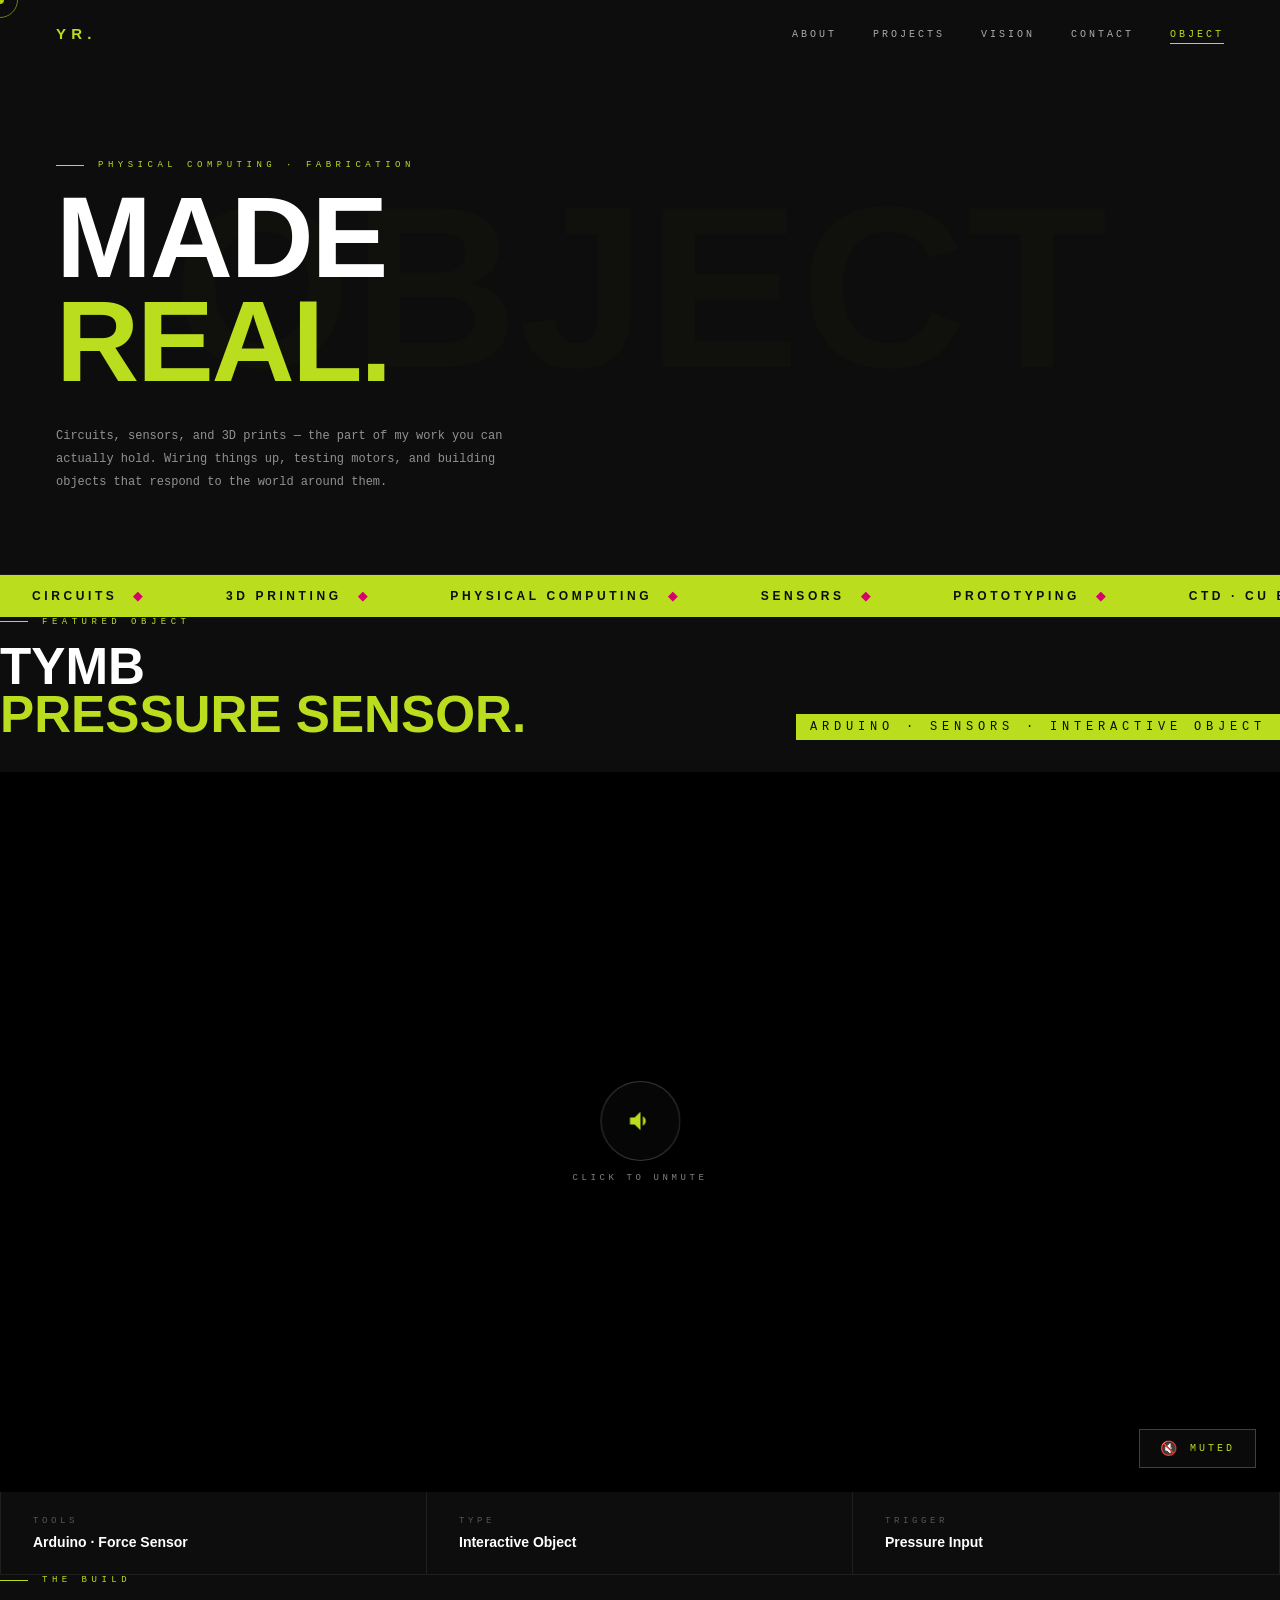
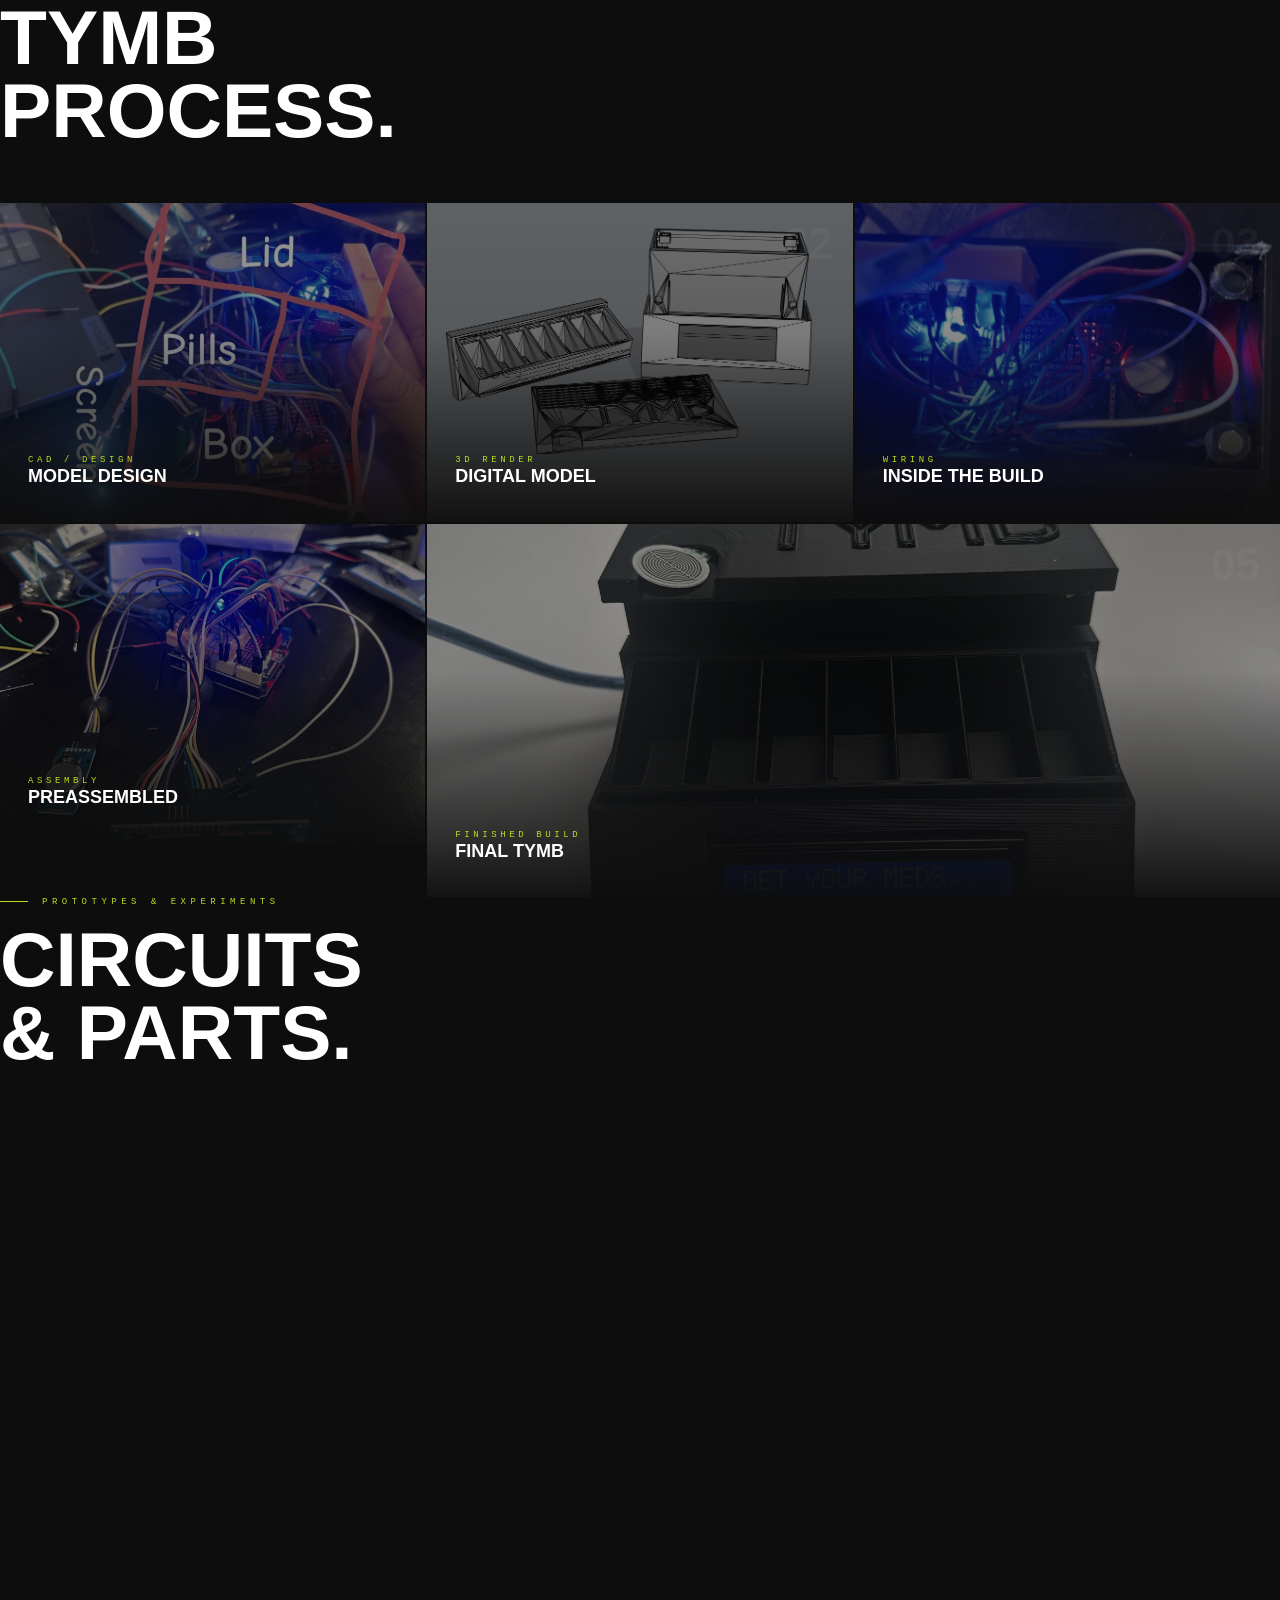
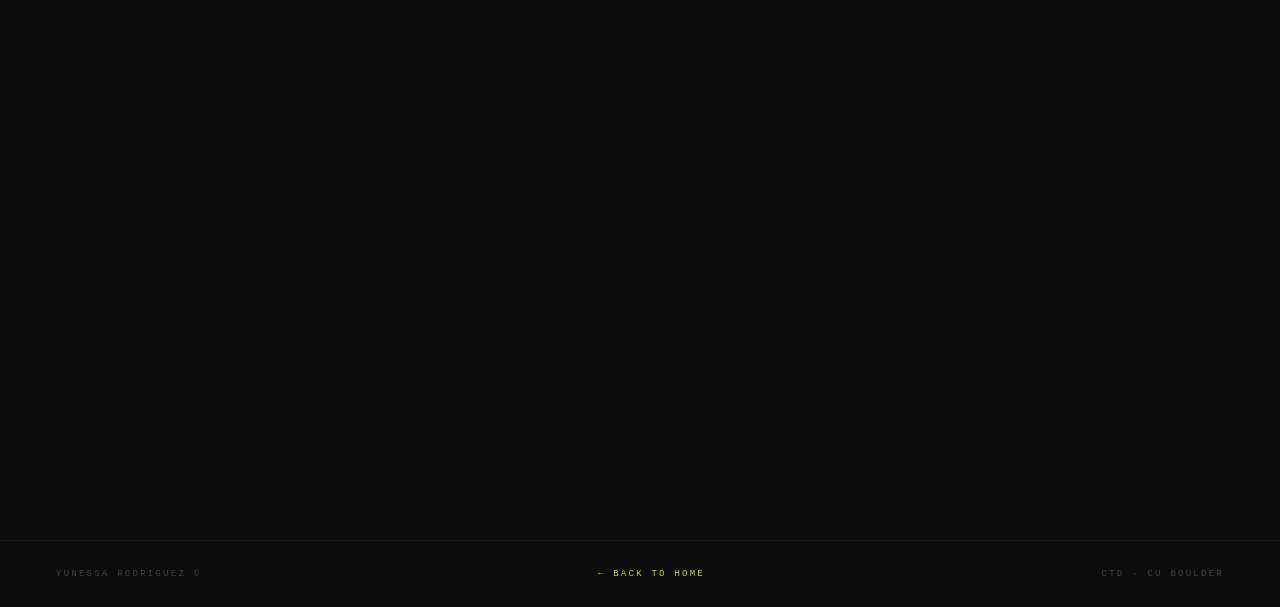
==== object.html @ 344a4f60 "ok again" ====
<!DOCTYPE html>
<html lang="en">
<head>
  <meta charset="UTF-8"/>
  <meta name="viewport" content="width=device-width, initial-scale=1.0"/>
  <title>Object — Yunessa Rodriguez</title>
  <link rel="stylesheet" href="https://use.typekit.net/gbq3omn.css">
  <link rel="stylesheet" href="styles.css">
</head>
<body>

  <div class="cursor-dot" id="cursorDot"></div>
  <div class="cursor-ring" id="cursorRing"></div>

  <nav id="mainNav">
    <a href="index.html#hero" class="nav-logo">YR.</a>
    <button class="nav-toggle" id="navToggle" aria-label="Toggle menu">
      <span></span><span></span><span></span>
    </button>

    <ul class="nav-links">
      <li><a href="index#about.html">About</a></li>
      <li><a href="projects.html">Projects</a></li>
      <li><a href="index#goals.html">Vision</a></li>
      <li><a href="index#contact.html">Contact</a></li>
      <li><a href="object.html" class="active">Object</a></li>
    </ul>
  </nav>

  <!-- PAGE HEADER -->
  <div class="page-header">
    <div class="page-header-bg">OBJECT</div>
    <div class="page-header-inner">
      <p class="page-eyebrow">Physical Computing · Fabrication</p>
      <h1 class="page-title">MADE<br><span>REAL.</span></h1>
      <p class="page-desc">
        Circuits, sensors, and 3D prints — the part of my work you can actually hold.
        Wiring things up, testing motors, and building objects that respond to the world around them.
      </p>
    </div>
  </div>

  <!-- MARQUEE -->
  <div class="marquee-divider">
    <div class="marquee-track">
      <span class="marquee-item">Circuits<span class="sep">◆</span></span>
      <span class="marquee-item">3D Printing<span class="sep">◆</span></span>
      <span class="marquee-item">Physical Computing<span class="sep">◆</span></span>
      <span class="marquee-item">Sensors<span class="sep">◆</span></span>
      <span class="marquee-item">Prototyping<span class="sep">◆</span></span>
      <span class="marquee-item">CTD · CU Boulder<span class="sep">◆</span></span>
      <span class="marquee-item">Circuits<span class="sep">◆</span></span>
      <span class="marquee-item">3D Printing<span class="sep">◆</span></span>
      <span class="marquee-item">Physical Computing<span class="sep">◆</span></span>
      <span class="marquee-item">Sensors<span class="sep">◆</span></span>
      <span class="marquee-item">Prototyping<span class="sep">◆</span></span>
      <span class="marquee-item">CTD · CU Boulder<span class="sep">◆</span></span>
    </div>
  </div>

  <!-- FEATURED: TYMB PRESSURE SENSOR -->
  <section id="tymb-featured">
    <div class="featured-header reveal">
      <div>
        <p class="section-label">Featured Object</p>
        <h2 class="featured-title">TYMB<br><span>Pressure Sensor.</span></h2>
      </div>
      <span class="featured-tag">Arduino · Sensors · Interactive Object</span>
    </div>
    <div class="featured-video-wrap reveal reveal-d1" id="tymbWrap">
      <video id="tymbVideo" src="circutsshit/TYMB-pressure-sensor.MOV" autoplay loop muted playsinline></video>
      <div class="unmute-hint" id="tymbUnmuteHint">
        <div class="unmute-circle">
          <svg viewBox="0 0 24 24" xmlns="http://www.w3.org/2000/svg">
            <path d="M3 9v6h4l5 5V4L7 9H3zm13.5 3c0-1.77-1.02-3.29-2.5-4.03v8.05c1.48-.73 2.5-2.25 2.5-4.02z"/>
          </svg>
        </div>
        <p class="unmute-text">Click to unmute</p>
      </div>
      <button class="sound-toggle" id="tymbSoundToggle">
        <span class="sound-icon">🔇</span>
        <span id="tymbSoundLabel">Muted</span>
      </button>
    </div>
    <div class="featured-meta reveal reveal-d2">
      <div class="meta-item">
        <div class="meta-label">Tools</div>
        <div class="meta-value">Arduino · Force Sensor</div>
      </div>
      <div class="meta-item">
        <div class="meta-label">Type</div>
        <div class="meta-value">Interactive Object</div>
      </div>
      <div class="meta-item">
        <div class="meta-label">Trigger</div>
        <div class="meta-value">Pressure Input</div>
      </div>
    </div>
  </section>

  <!-- TYMB BUILD PROCESS -->
  <section id="tymb-process">
    <p class="section-label reveal">The Build</p>
    <h2 class="section-title reveal">TYMB<br>PROCESS.</h2>
    <div class="projects-grid">
      <div class="project-card reveal" id="tymbDesignWrap">
        <img src="circutsshit/TYMB-model-Design.JPG" alt="TYMB Model Design" />
        <span class="project-num">01</span>
        <div class="project-overlay">
          <span class="project-cat">CAD / Design</span>
          <div class="project-name">Model Design</div>
          <div class="project-desc">Early design pass before any wiring or printing began.</div>
        </div>
      </div>
      <div class="project-card reveal reveal-d1">
        <img src="circutsshit/tymb-model.png" alt="TYMB 3D Model" />
        <span class="project-num">02</span>
        <div class="project-overlay">
          <span class="project-cat">3D Render</span>
          <div class="project-name">Digital Model</div>
          <div class="project-desc">The full digital model, refined before moving to the physical build.</div>
        </div>
      </div>
      <div class="project-card reveal">
        <img src="circutsshit/Inside-TYMB.JPG" alt="Inside TYMB" />
        <span class="project-num">03</span>
        <div class="project-overlay">
          <span class="project-cat">Wiring</span>
          <div class="project-name">Inside The Build</div>
          <div class="project-desc">Wiring and sensor placement before the case closed up.</div>
        </div>
      </div>
      <div class="project-card reveal reveal-d1">
        <img src="circutsshit/preassembled-TYMB.JPG" alt="Preassembled TYMB" />
        <span class="project-num">04</span>
        <div class="project-overlay">
          <span class="project-cat">Assembly</span>
          <div class="project-name">Preassembled</div>
          <div class="project-desc">Components staged and test-fit before final assembly.</div>
        </div>
      </div>
      <div class="project-card wide reveal">
        <img src="circutsshit/Final-TYMB.JPG" alt="Final TYMB" />
        <span class="project-num">05</span>
        <div class="project-overlay">
          <span class="project-cat">Finished Build</span>
          <div class="project-name">Final TYMB</div>
          <div class="project-desc">The finished object, sensor and all.</div>
        </div>
      </div>
    </div>
  </section>

  <!-- CIRCUITS & EXPERIMENTS -->
  <section id="circuits">
    <p class="section-label reveal">Prototypes &amp; Experiments</p>
    <h2 class="section-title reveal">CIRCUITS<br>&amp; PARTS.</h2>
    <div class="projects-grid">
      <div class="project-card reveal">
        <img src="circutsshit/DC-motor.JPG" alt="DC Motor" />
        <span class="project-num">01</span>
        <div class="project-overlay">
          <span class="project-cat">Electronics</span>
          <div class="project-name">DC Motor</div>
          <div class="project-desc">Basic DC motor testing — the starting point for a lot of these builds.</div>
        </div>
      </div>
      <div class="project-card reveal reveal-d1">
        <img src="circutsshit/Stepper-Motor.JPG" alt="Stepper Motor" />
        <span class="project-num">02</span>
        <div class="project-overlay">
          <span class="project-cat">Electronics</span>
          <div class="project-name">Stepper Motor</div>
          <div class="project-desc">Precision movement testing with a stepper motor.</div>
        </div>
      </div>
      <div class="project-card reveal">
        <img src="circutsshit/knob-motor.JPG" alt="Knob Motor Control" />
        <span class="project-num">03</span>
        <div class="project-overlay">
          <span class="project-cat">Electronics</span>
          <div class="project-name">Knob Control</div>
          <div class="project-desc">Motor control through a manual knob interface.</div>
        </div>
      </div>
      <div class="project-card reveal reveal-d1">
        <img src="circutsshit/button.JPG" alt="Button Input" />
        <span class="project-num">04</span>
        <div class="project-overlay">
          <span class="project-cat">Input</span>
          <div class="project-name">Button Input</div>
          <div class="project-desc">Sometimes the simplest interface is the best one.</div>
        </div>
      </div>
      <div class="project-card wide reveal" id="sweepWrap">
        <video id="sweepVideo" src="circutsshit/sweep-motor.MOV" autoplay loop muted playsinline></video>
        <span class="play-badge">Video</span>
        <span class="project-num">05</span>
        <div class="project-overlay">
          <span class="project-cat">Motion Test</span>
          <div class="project-name">Sweep Motor</div>
          <div class="project-desc">A servo sweeping back and forth — motion testing in action.</div>
        </div>
        <button class="sound-toggle" id="sweepToggle" onclick="event.stopPropagation()">
          <span class="sound-icon">🔇</span>
          <span>Muted</span>
        </button>
      </div>
      <div class="project-card reveal reveal-d1">
        <img src="circutsshit/labubu-model.png" alt="Labubu 3D Model" />
        <span class="project-num">06</span>
        <div class="project-overlay">
          <span class="project-cat">3D Design</span>
          <div class="project-name">Labubu Model</div>
          <div class="project-desc">3D model made just for fun — proof not everything has to be serious.</div>
        </div>
      </div>
      <div class="project-card reveal">
        <img src="circutsshit/Final-Labubu.JPG" alt="Printed Labubu" />
        <span class="project-num">07</span>
        <div class="project-overlay">
          <span class="project-cat">3D Print</span>
          <div class="project-name">Printed Labubu</div>
          <div class="project-desc">The finished 3D print, straight off the bed.</div>
        </div>
      </div>
    </div>
  </section>

  <!-- LIGHTBOX -->
  <div class="lightbox" id="lightbox">
    <div class="lightbox-close" id="lightboxClose">✕</div>
    <img id="lightboxImg" class="lightbox-media" src="" alt="" style="display:none;" />
    <video id="lightboxVid" class="lightbox-video" style="display:none;" playsinline controls></video>
    <div class="lightbox-caption" id="lightboxCaption"></div>
    <button class="lightbox-sound" id="lightboxSound">🔇 Muted</button>
  </div>

  <footer>
    <span>Yunessa Rodriguez ©</span>
    <span><a href="index.html" style="color:var(--acid);text-decoration:none;">← Back to Home</a></span>
    <span>CTD · CU Boulder</span>
  </footer>

  <script>
    // ── Cursor ──
    const dot=document.getElementById('cursorDot'), ring=document.getElementById('cursorRing');
    let mx=0,my=0,rx=0,ry=0;
    document.addEventListener('mousemove',e=>{mx=e.clientX;my=e.clientY;dot.style.left=mx+'px';dot.style.top=my+'px';});
    (function animRing(){rx+=(mx-rx)*0.11;ry+=(my-ry)*0.11;ring.style.left=rx+'px';ring.style.top=ry+'px';requestAnimationFrame(animRing);})();
    document.querySelectorAll('a,button,.project-card,.lightbox-close').forEach(el=>{
      el.addEventListener('mouseenter',()=>ring.classList.add('hover'));
      el.addEventListener('mouseleave',()=>ring.classList.remove('hover'));
    });

    // ── Nav ──
    const nav=document.getElementById('mainNav');
    window.addEventListener('scroll',()=>nav.classList.toggle('scrolled',scrollY>60),{passive:true});
    const navToggle=document.getElementById('navToggle');
    if(navToggle){
      navToggle.addEventListener('click',()=>nav.classList.toggle('nav-open'));
      document.querySelectorAll('.nav-links a').forEach(a=>a.addEventListener('click',()=>nav.classList.remove('nav-open')));
    }

    // ── Scroll reveal ──
    const obs=new IntersectionObserver(entries=>{
      entries.forEach(e=>{if(e.isIntersecting){e.target.classList.add('visible');obs.unobserve(e.target);}});
    },{threshold:0.08});
    document.querySelectorAll('.reveal').forEach(el=>obs.observe(el));

    // ── TYMB featured video sound toggle ──
    const tymbVideo=document.getElementById('tymbVideo');
    const tymbSoundToggle=document.getElementById('tymbSoundToggle');
    const tymbSoundLabel=document.getElementById('tymbSoundLabel');
    const tymbSoundIcon=tymbSoundToggle.querySelector('.sound-icon');
    const tymbUnmuteHint=document.getElementById('tymbUnmuteHint');
    function setTymbMuted(m){
      tymbVideo.muted=m;
      tymbSoundIcon.textContent=m?'🔇':'🔊';
      tymbSoundLabel.textContent=m?'Muted':'Sound On';
      if(!m)tymbUnmuteHint.classList.add('hidden');
    }
    tymbSoundToggle.addEventListener('click',()=>setTymbMuted(!tymbVideo.muted));
    document.getElementById('tymbWrap').addEventListener('click',e=>{
      if(e.target!==tymbSoundToggle&&!tymbSoundToggle.contains(e.target))setTymbMuted(!tymbVideo.muted);
    });
    setTimeout(()=>tymbUnmuteHint.classList.add('hidden'),4000);

    // ── Sweep motor video sound toggle ──
    const sweepVideo=document.getElementById('sweepVideo');
    const sweepToggle=document.getElementById('sweepToggle');
    if(sweepVideo&&sweepToggle){
      sweepToggle.addEventListener('click',()=>{
        sweepVideo.muted=!sweepVideo.muted;
        sweepToggle.textContent=sweepVideo.muted?'🔇 Muted':'🔊 Sound On';
      });
      document.getElementById('sweepWrap').addEventListener('click',e=>{
        if(e.target!==sweepToggle&&!sweepToggle.contains(e.target)){
          sweepVideo.muted=!sweepVideo.muted;
          sweepToggle.textContent=sweepVideo.muted?'🔇 Muted':'🔊 Sound On';
        }
      });
    }

    // ── Universal lightbox ──
    const lightbox=document.getElementById('lightbox');
    const lightboxImg=document.getElementById('lightboxImg');
    const lightboxVid=document.getElementById('lightboxVid');
    const lightboxCaption=document.getElementById('lightboxCaption');
    const lightboxSound=document.getElementById('lightboxSound');

    function openLightboxImg(src, label){
      lightboxImg.src=src; lightboxImg.style.display='block';
      lightboxVid.style.display='none'; lightboxVid.pause();
      lightboxSound.classList.remove('visible');
      lightboxCaption.textContent=label||'';
      lightbox.classList.add('open');
      document.body.style.overflow='hidden';
    }

    function openLightboxVideo(src, label){
      lightboxVid.src=src; lightboxVid.muted=true;
      lightboxVid.style.display='block'; lightboxVid.play();
      lightboxImg.style.display='none';
      lightboxSound.classList.add('visible');
      lightboxSound.textContent='🔇 Muted';
      lightboxCaption.textContent=label||'';
      lightbox.classList.add('open');
      document.body.style.overflow='hidden';
    }

    function closeLightbox(){
      lightbox.classList.remove('open');
      lightboxVid.pause(); lightboxVid.src='';
      lightboxImg.src='';
      document.body.style.overflow='';
    }

    lightboxSound.addEventListener('click',e=>{
      e.stopPropagation();
      lightboxVid.muted=!lightboxVid.muted;
      lightboxSound.textContent=lightboxVid.muted?'🔇 Muted':'🔊 Sound On';
    });

    // project cards (images + videos)
    document.querySelectorAll('.project-card').forEach(card=>{
      card.addEventListener('click',e=>{
        if(e.target.closest('button')) return;
        const vid=card.querySelector('video');
        const img=card.querySelector('img');
        const label=card.querySelector('.project-name')?.textContent||'';
        if(vid) openLightboxVideo(vid.src||vid.currentSrc, label);
        else if(img) openLightboxImg(img.src, label);
      });
    });

    document.getElementById('lightboxClose').addEventListener('click',closeLightbox);
    lightbox.addEventListener('click',e=>{if(e.target===lightbox)closeLightbox();});
    document.addEventListener('keydown',e=>{if(e.key==='Escape')closeLightbox();});
  </script>
</body>
</html>
---- styles.css ----
/* ═══════════════════════════════════════
   YUNESSA RODRIGUEZ — PORTFOLIO STYLES
   styles.css
═══════════════════════════════════════ */

:root {
  --acid: #badd1e;
  --pink: #D7006F;
  --blue: #1E1EFA;
  --black: #0D0D0D;
  --white: #FFFFFF;
}

*, *::before, *::after { box-sizing: border-box; margin: 0; padding: 0; }
html { scroll-behavior: smooth; }

body {
  background: var(--black);
  color: var(--white);
  font-family: "fantabular-sans-mvb", monospace;
  font-weight: 400;
  cursor: none;
  overflow-x: hidden;
}

/* ══════════════════════════════
   CURSOR
══════════════════════════════ */
.cursor-dot {
  width: 8px; height: 8px;
  background: var(--acid); border-radius: 50%;
  position: fixed; top: 0; left: 0;
  pointer-events: none; z-index: 9999;
  transform: translate(-50%,-50%);
  mix-blend-mode: difference;
}
.cursor-ring {
  width: 36px; height: 36px;
  border: 1.5px solid var(--acid); border-radius: 50%;
  position: fixed; top: 0; left: 0;
  pointer-events: none; z-index: 9998;
  transform: translate(-50%,-50%);
  transition: width 0.3s, height 0.3s, border-color 0.2s, opacity 0.2s;
  opacity: 0.6;
  mix-blend-mode: difference;
}
.cursor-ring.hover { width: 64px; height: 64px; border-color: var(--pink); opacity: 1; }

/* ══════════════════════════════
   NAV
══════════════════════════════ */
nav {
  position: fixed; top: 0; left: 0; right: 0; z-index: 200;
  display: flex; justify-content: space-between; align-items: center;
  padding: 24px 56px;
  transition: background 0.4s, padding 0.3s;
}
nav.scrolled {
  background: rgba(13,13,13,0.92);
  backdrop-filter: blur(14px);
  padding: 14px 56px;
  border-bottom: 1px solid rgba(186,221,30,0.1);
}
.nav-logo {
  font-family: kallisto, sans-serif; font-weight: 900; font-size: 15px;
  letter-spacing: 0.35em; color: var(--acid); text-decoration: none; text-transform: uppercase;
}
.nav-links { display: flex; gap: 36px; list-style: none; }
.nav-links a {
  color: rgba(255,255,255,0.65); text-decoration: none;
  font-size: 10px; letter-spacing: 0.3em; text-transform: uppercase;
  position: relative; transition: color 0.2s; padding-bottom: 4px;
}
.nav-links a::after {
  content: ''; position: absolute; bottom: 0; left: 0;
  width: 0; height: 1px; background: var(--acid); transition: width 0.3s;
}
.nav-links a:hover,
.nav-links a.active { color: var(--acid); }
.nav-links a:hover::after,
.nav-links a.active::after { width: 100%; }

.nav-toggle {
  display: none;
  flex-direction: column; justify-content: center; gap: 5px;
  width: 30px; height: 24px; background: none; border: none; cursor: pointer;
  z-index: 250; position: relative; padding: 0;
}
.nav-toggle span {
  display: block; width: 100%; height: 2px; background: var(--acid);
  transition: transform 0.3s ease, opacity 0.2s ease;
}
nav.nav-open .nav-toggle span:nth-child(1) { transform: translateY(7px) rotate(45deg); }
nav.nav-open .nav-toggle span:nth-child(2) { opacity: 0; }
nav.nav-open .nav-toggle span:nth-child(3) { transform: translateY(-7px) rotate(-45deg); }

/* ══════════════════════════════
   SHARED SECTION ELEMENTS
══════════════════════════════ */
.section-label {
  font-size: 9px; letter-spacing: 0.5em; text-transform: uppercase;
  color: var(--acid); margin-bottom: 16px;
  display: flex; align-items: center; gap: 14px;
}
.section-label::before {
  content: ''; width: 28px; height: 1px; background: var(--acid); display: block;
}
.section-title {
  font-family: kallisto, sans-serif;
  font-size: clamp(42px, 6vw, 80px);
  font-weight: 900; line-height: 0.95; text-transform: uppercase; margin-bottom: 56px;
}

/* ══════════════════════════════
   MARQUEE
══════════════════════════════ */
.marquee-divider { overflow: hidden; padding: 14px 0; background: var(--acid); }
.marquee-divider.pink { background: var(--pink); }
.marquee-track { display: flex; width: max-content; animation: ticker 14s linear infinite; }
.marquee-divider.pink .marquee-track { animation-direction: reverse; }
.marquee-item {
  font-family: kallisto, sans-serif; font-size: 12px; font-weight: 900;
  letter-spacing: 0.3em; text-transform: uppercase; color: var(--black);
  padding: 0 32px; white-space: nowrap;
}
.marquee-divider.pink .marquee-item { color: var(--white); }
.marquee-item .sep { color: var(--pink); margin: 0 16px; }
.marquee-divider.pink .marquee-item .sep { color: var(--acid); }

/* ══════════════════════════════
   BUTTONS
══════════════════════════════ */
.btn {
  font-family: "fantabular-sans-mvb", monospace; font-size: 10px;
  letter-spacing: 0.3em; text-transform: uppercase; text-decoration: none;
  padding: 16px 32px; border: 1px solid; transition: all 0.3s ease;
  display: inline-block; position: relative; overflow: hidden;
}
.btn::before {
  content: ''; position: absolute; inset: 0;
  transform: translateX(-101%); transition: transform 0.3s ease;
}
.btn:hover::before { transform: translateX(0); }
.btn span { position: relative; z-index: 1; }
.btn-primary { background: var(--acid); color: var(--black); border-color: var(--acid); }
.btn-primary::before { background: var(--pink); }
.btn-primary:hover { color: var(--white); border-color: var(--pink); }
.btn-secondary { background: transparent; color: var(--white); border-color: rgba(255,255,255,0.25); }
.btn-secondary::before { background: rgba(255,255,255,0.06); }
.btn-secondary:hover { border-color: rgba(255,255,255,0.5); }
.btn-outline { background: transparent; color: var(--white); border-color: rgba(255,255,255,0.25); }
.btn-outline::before { background: rgba(255,255,255,0.05); }
.btn-outline:hover { border-color: rgba(255,255,255,0.5); }

/* ══════════════════════════════
   FOOTER
══════════════════════════════ */
footer {
  border-top: 1px solid rgba(255,255,255,0.06); padding: 28px 56px;
  display: flex; justify-content: space-between; align-items: center;
  font-size: 9px; letter-spacing: 0.25em; text-transform: uppercase;
  color: rgba(255,255,255,0.22);
}

/* ══════════════════════════════
   SCROLL REVEAL
══════════════════════════════ */
.reveal { opacity: 0; transform: translateY(36px); transition: opacity 0.75s ease, transform 0.75s ease; }
.reveal.visible { opacity: 1; transform: none; }
.reveal-d1 { transition-delay: 0.1s; }
.reveal-d2 { transition-delay: 0.2s; }
.reveal-d3 { transition-delay: 0.3s; }
.reveal-d4 { transition-delay: 0.4s; }

/* ══════════════════════════════
   KEYFRAMES
══════════════════════════════ */
@keyframes fadeUp {
  from { opacity: 0; transform: translateY(28px); }
  to   { opacity: 1; transform: none; }
}
@keyframes fadeIn { from { opacity: 0; } to { opacity: 1; } }
@keyframes ticker { from { transform: translateX(0); } to { transform: translateX(-50%); } }

/* ══════════════════════════════
   HERO
══════════════════════════════ */
#hero { position: relative; width: 100%; height: 100vh; overflow: hidden; }

.hero-bg { position: absolute; inset: 0; z-index: 0; isolation: isolate; }

.hero-bg img {
  width: 100%; height: 100%;
  object-fit: cover; object-position: center top;
  animation: heroZoom 12s ease forwards;
  filter: grayscale(100%) brightness(0.55) contrast(1.1);
  transform: scaleX(-1) scale(1.06);
}
@keyframes heroZoom {
  from { transform: scaleX(-1) scale(1.08); }
  to   { transform: scaleX(-1) scale(1.0); }
}

/* green duotone */
.hero-bg::before {
  content: ''; position: absolute; inset: 0; z-index: 1;
  background: var(--acid);
  mix-blend-mode: multiply;
  pointer-events: none;
}
/* dark gradients */
.hero-bg::after {
  content: ''; position: absolute; inset: 0; z-index: 2;
  background:
    linear-gradient(to top,   rgba(13,13,13,1.0) 0%, rgba(13,13,13,0.85) 45%, rgba(13,13,13,0.4) 70%, transparent 100%),
    linear-gradient(to right, rgba(13,13,13,0.85) 0%, transparent 65%),
    linear-gradient(to bottom,rgba(13,13,13,0.7)  0%, transparent 30%);
  pointer-events: none;
}

.hero-scanlines {
  position: absolute; inset: 0; z-index: 3; pointer-events: none;
  background: repeating-linear-gradient(
    to bottom, transparent 0, transparent 3px, rgba(0,0,0,0.12) 3px, rgba(0,0,0,0.12) 4px
  );
}
.hero-grain {
  position: absolute; inset: -40px; z-index: 3; pointer-events: none; opacity: 0.045;
  background-image: url("data:image/svg+xml,%3Csvg viewBox='0 0 200 200' xmlns='http://www.w3.org/2000/svg'%3E%3Cfilter id='n'%3E%3CfeTurbulence type='fractalNoise' baseFrequency='0.85' numOctaves='4' stitchTiles='stitch'/%3E%3C/filter%3E%3Crect width='100%25' height='100%25' filter='url(%23n)'/%3E%3C/svg%3E");
  animation: grainShift 0.6s steps(1) infinite;
}
@keyframes grainShift {
  0%  { transform: translate(0,0); }
  25% { transform: translate(-3%,-2%); }
  50% { transform: translate(2%,3%); }
  75% { transform: translate(3%,-1%); }
}

.hero-content {
  position: relative; z-index: 10; height: 100%;
  display: flex; flex-direction: column; justify-content: flex-end;
  padding: 0 56px 108px; max-width: 980px;
}
.hero-eyebrow {
  font-size: 10px; letter-spacing: 0.5em; text-transform: uppercase;
  color: var(--acid); margin-bottom: 20px;
  opacity: 0; animation: fadeUp 0.8s ease 0.3s forwards;
  display: flex; align-items: center; gap: 14px;
}
.hero-eyebrow::before { content: ''; width: 28px; height: 1px; background: var(--acid); display: block; }
.hero-name {
  font-family: kallisto, sans-serif;
  font-size: clamp(42px, 12vw, 156px);
  font-weight: 900; line-height: 0.88; text-transform: uppercase;
  color: var(--white); opacity: 0; animation: fadeUp 0.9s ease 0.5s forwards;
  letter-spacing: -0.02em;
}
.hero-name .outline {
  display: block;
  -webkit-text-stroke: 2px var(--acid);
  color: transparent;
  transition: color 0.4s, -webkit-text-stroke 0.4s;
}
.hero-name .outline:hover { color: var(--acid); -webkit-text-stroke: 2px transparent; }
.hero-sub {
  display: flex; align-items: flex-end; gap: 56px; margin-top: 36px;
  opacity: 0; animation: fadeUp 0.8s ease 0.8s forwards;
}
.hero-desc { font-size: 12px; line-height: 1.9; max-width: 340px; color: rgba(255,255,255,0.6); }
.hero-desc em { color: var(--acid); font-style: normal; }
.hero-ctas { display: flex; gap: 14px; flex-shrink: 0; }

.scroll-hint {
  position: absolute; bottom: 44px; right: 56px; z-index: 10;
  display: flex; flex-direction: column; align-items: center; gap: 10px;
  opacity: 0; animation: fadeIn 1s ease 1.5s forwards;
}
.scroll-hint span {
  font-size: 9px; letter-spacing: 0.45em; text-transform: uppercase;
  color: rgba(255,255,255,0.3); writing-mode: vertical-rl;
}
.scroll-line {
  width: 1px; height: 56px;
  background: linear-gradient(to bottom, var(--acid), transparent);
  animation: scrollPulse 2.2s ease infinite;
}
@keyframes scrollPulse {
  0%,100% { opacity:1; transform:scaleY(1); transform-origin:top; }
  50%      { opacity:0.25; transform:scaleY(0.4); transform-origin:top; }
}

.ticker-wrap {
  position: absolute; bottom: 0; left: 0; right: 0;
  overflow: hidden; z-index: 10; padding: 13px 0;
  border-top: 1px solid rgba(186,221,30,0.12);
  background: rgba(13,13,13,0.55); backdrop-filter: blur(6px);
}
.ticker { display: flex; width: max-content; animation: ticker 24s linear infinite; }
.ticker-item {
  font-family: kallisto, sans-serif; font-size: 10px;
  letter-spacing: 0.35em; text-transform: uppercase;
  color: rgba(255,255,255,0.4); padding: 0 44px; white-space: nowrap;
}
.ticker-item .dot { color: var(--acid); margin-right: 44px; }

/* ══════════════════════════════
   ABOUT
══════════════════════════════ */
#about {
  display: grid; grid-template-columns: 1fr 1fr; gap: 80px; align-items: center;
  padding: 120px 56px; border-top: 1px solid rgba(255,255,255,0.06);
}
.about-image-wrap { position: relative; overflow: hidden; }
.about-image-wrap img {
  width: 100%; aspect-ratio: 4/5; object-fit: cover; object-position: center top;
  display: block; transition: transform 0.6s ease, filter 0.5s; filter: grayscale(15%);
}
.about-image-wrap:hover img { transform: scale(1.03); filter: grayscale(0%); }
.about-image-wrap::before, .about-image-wrap::after {
  content: ''; position: absolute; width: 22px; height: 22px; z-index: 2; pointer-events: none;
}
.about-image-wrap::before { top: 14px; left: 14px; border-top: 2px solid var(--acid); border-left: 2px solid var(--acid); }
.about-image-wrap::after  { bottom: 14px; right: 14px; border-bottom: 2px solid var(--acid); border-right: 2px solid var(--acid); }
.about-content p { font-size: 12px; line-height: 2; color: rgba(255,255,255,0.68); margin-bottom: 20px; }
.about-content p strong { color: var(--white); }
.stat-row { display: flex; gap: 32px; margin-top: 48px; padding-top: 40px; border-top: 1px solid rgba(255,255,255,0.08); }
.stat { flex: 1; }
.stat-num { font-family: kallisto, sans-serif; font-size: 44px; font-weight: 900; color: var(--acid); line-height: 1; }
.stat-label { font-size: 9px; letter-spacing: 0.3em; text-transform: uppercase; color: rgba(255,255,255,0.3); margin-top: 6px; }

/* ══════════════════════════════
   INTERESTS
══════════════════════════════ */
#interests { padding: 120px 56px 0; border-top: 1px solid rgba(255,255,255,0.06); }
.interests-grid {
  display: grid;
  grid-template-columns: repeat(3, 1fr);
  grid-template-rows: 320px 320px;
  gap: 3px;
}
.interest-card { position: relative; overflow: hidden; background: #0e0e0e; }
.interest-card.wide { grid-column: span 2; }
.interest-card img {
  width: 100%; height: 100%; object-fit: cover;
  transition: transform 0.7s cubic-bezier(0.25,0.46,0.45,0.94), filter 0.5s;
  filter: grayscale(55%) brightness(0.5);
}
.interest-card:hover img { transform: scale(1.06); filter: grayscale(0%) brightness(0.72); }
.interest-overlay {
  position: absolute; inset: 0;
  display: flex; flex-direction: column; justify-content: flex-end;
  padding: 32px;
  background: linear-gradient(to top, rgba(13,13,13,0.95) 0%, rgba(13,13,13,0.25) 55%, transparent 100%);
}
.interest-tag {
  font-size: 9px; letter-spacing: 0.4em; text-transform: uppercase; color: var(--acid);
  margin-bottom: 8px; transform: translateY(4px); transition: transform 0.3s;
}
.interest-card:hover .interest-tag { transform: translateY(0); }
.interest-title {
  font-family: kallisto, sans-serif; font-size: 22px; font-weight: 900;
  text-transform: uppercase; line-height: 1.05;
}
.interest-desc {
  font-size: 11px; line-height: 1.75; color: rgba(255,255,255,0.58);
  margin-top: 10px; max-height: 0; overflow: hidden; opacity: 0;
  transition: max-height 0.5s cubic-bezier(0.25,0.46,0.45,0.94), opacity 0.35s;
}
.interest-card:hover .interest-desc { max-height: 110px; opacity: 1; }
.interest-num {
  position: absolute; top: 18px; right: 22px;
  font-family: kallisto, sans-serif; font-size: 52px; font-weight: 900;
  color: rgba(255,255,255,0.05); line-height: 1; pointer-events: none; transition: color 0.4s;
}
.interest-card:hover .interest-num { color: rgba(186,221,30,0.1); }

/* ══════════════════════════════
   GOALS
══════════════════════════════ */
#goals {
  padding: 140px 56px; border-top: 1px solid rgba(255,255,255,0.06);
  position: relative; overflow: hidden;
}
.goals-watermark {
  position: absolute; font-family: kallisto, sans-serif;
  font-size: clamp(130px, 24vw, 300px); font-weight: 900;
  top: 50%; left: 50%; transform: translate(-50%,-50%);
  color: rgba(186,221,30,0.025); text-transform: uppercase;
  white-space: nowrap; pointer-events: none; letter-spacing: -0.04em; user-select: none;
}
.goals-inner {
  display: grid; grid-template-columns: 1fr 2fr; gap: 96px;
  align-items: start; position: relative; z-index: 1;
}
.goals-quote {
  font-family: kallisto, sans-serif; font-size: clamp(30px, 3.5vw, 52px);
  font-weight: 900; line-height: 1.05; text-transform: uppercase;
}
.goals-quote em { color: var(--acid); font-style: normal; }
.acc-item { border-top: 1px solid rgba(255,255,255,0.1); }
.acc-item:last-child { border-bottom: 1px solid rgba(255,255,255,0.1); }
.acc-header {
  display: flex; justify-content: space-between; align-items: center;
  padding: 22px 0; cursor: pointer; user-select: none; transition: color 0.2s;
}
.acc-header:hover { color: var(--acid); }
.acc-title {
  font-family: kallisto, sans-serif; font-size: 13px; font-weight: 700;
  letter-spacing: 0.1em; text-transform: uppercase;
}
.acc-icon { font-size: 22px; color: var(--acid); transition: transform 0.35s ease; line-height: 1; }
.acc-item.open .acc-icon { transform: rotate(45deg); }
.acc-body { max-height: 0; overflow: hidden; transition: max-height 0.45s cubic-bezier(0.25,0.46,0.45,0.94); }
.acc-item.open .acc-body { max-height: 260px; }
.acc-body-inner { padding-bottom: 24px; font-size: 12px; line-height: 1.9; color: rgba(255,255,255,0.62); }
.acc-body-inner strong { color: var(--white); }
.acc-body-inner em { color: var(--acid); font-style: normal; }
.goals-cta { margin-top: 48px; display: flex; gap: 16px; }

/* ══════════════════════════════
   CONTACT
══════════════════════════════ */
#contact { border-top: 1px solid rgba(255,255,255,0.06); padding: 120px 56px; text-align: center; }
.contact-big {
  font-family: kallisto, sans-serif;
  font-size: clamp(40px, 10vw, 140px); font-weight: 900;
  text-transform: uppercase; line-height: 0.88; margin-bottom: 72px; letter-spacing: -0.02em;
}
.contact-big span { color: var(--acid); }
.contact-links { display: flex; justify-content: center; gap: 64px; flex-wrap: wrap; }
.contact-link {
  color: var(--white); text-decoration: none; font-size: 10px;
  letter-spacing: 0.3em; text-transform: uppercase;
  display: flex; flex-direction: column; align-items: center; gap: 14px;
  transition: color 0.25s;
}
.contact-link:hover { color: var(--acid); }
.contact-icon {
  width: 56px; height: 56px; border: 1px solid rgba(255,255,255,0.15);
  display: flex; align-items: center; justify-content: center;
  font-size: 15px; font-family: kallisto, sans-serif; font-weight: 700;
  transition: border-color 0.25s, background 0.25s, transform 0.3s;
}
.contact-link:hover .contact-icon {
  border-color: var(--acid); background: rgba(186,221,30,0.08); transform: translateY(-5px);
}

/* ══════════════════════════════
   PROJECTS PAGE — PAGE HEADER
══════════════════════════════ */
.page-header {
  padding: 160px 56px 80px;
  border-bottom: 1px solid rgba(255,255,255,0.06);
  position: relative; overflow: hidden;
}
.page-header-bg {
  position: absolute; font-family: kallisto, sans-serif;
  font-size: clamp(100px, 18vw, 240px); font-weight: 900;
  top: 50%; left: 50%; transform: translate(-50%,-50%);
  color: rgba(186,221,30,0.025); text-transform: uppercase;
  white-space: nowrap; pointer-events: none; user-select: none;
}
.page-header-inner { position: relative; z-index: 1; }
.page-eyebrow {
  font-size: 9px; letter-spacing: 0.5em; text-transform: uppercase;
  color: var(--acid); margin-bottom: 16px;
  display: flex; align-items: center; gap: 14px;
  opacity: 0; animation: fadeUp 0.7s ease 0.2s forwards;
}
.page-eyebrow::before { content: ''; width: 28px; height: 1px; background: var(--acid); display: block; }
.page-title {
  font-family: kallisto, sans-serif;
  font-size: clamp(38px, 9vw, 120px); font-weight: 900;
  line-height: 0.9; text-transform: uppercase; letter-spacing: -0.02em;
  opacity: 0; animation: fadeUp 0.8s ease 0.4s forwards;
}
.page-title span { color: var(--acid); }
.page-desc {
  font-size: 12px; line-height: 1.9; max-width: 480px;
  color: rgba(255,255,255,0.55); margin-top: 32px;
  opacity: 0; animation: fadeUp 0.7s ease 0.6s forwards;
}

/* ══════════════════════════════
   PROJECTS PAGE — FEATURED VIDEO
══════════════════════════════ */
#visualizer { padding: 100px 56px; border-bottom: 1px solid rgba(255,255,255,0.06); }
.featured-header { display: flex; justify-content: space-between; align-items: flex-end; margin-bottom: 32px; }
.featured-title {
  font-family: kallisto, sans-serif; font-size: clamp(28px, 4vw, 52px);
  font-weight: 900; text-transform: uppercase; line-height: 0.95;
}
.featured-title span { color: var(--acid); }
.featured-tag {
  font-size: 12px; letter-spacing: 0.4em; text-transform: uppercase;
  color: var(--black); background: var(--acid); padding: 6px 14px; align-self: flex-end;
}
.featured-video-wrap {
  position: relative; width: 100%; aspect-ratio: 16/9;
  background: #000; overflow: hidden; cursor: pointer;
}
.featured-video-wrap video { width: 100%; height: 100%; object-fit: cover; display: block; filter: brightness(0.33) contrast(1.1); }
.sound-toggle {
  position: absolute; bottom: 24px; right: 24px; z-index: 10;
  background: rgba(13,13,13,0.8); backdrop-filter: blur(8px);
  border: 1px solid rgba(186,221,30,0.3);
  color: var(--acid); font-family: "fantabular-sans-mvb", monospace;
  font-size: 10px; letter-spacing: 0.3em; text-transform: uppercase;
  padding: 10px 20px; cursor: pointer;
  transition: background 0.2s, border-color 0.2s;
  display: flex; align-items: center; gap: 10px;
}
.sound-toggle:hover { background: rgba(186,221,30,0.1); border-color: var(--acid); }
.sound-icon { font-size: 14px; }
.unmute-hint {
  position: absolute; top: 50%; left: 50%; transform: translate(-50%,-50%);
  z-index: 10; text-align: center; pointer-events: none;
  opacity: 1; transition: opacity 0.5s;
}
.unmute-hint.hidden { opacity: 0; }
.unmute-circle {
  width: 80px; height: 80px; border: 1px solid rgba(255,255,255,0.2);
  border-radius: 50%; display: flex; align-items: center; justify-content: center;
  margin: 0 auto 12px; backdrop-filter: blur(4px); background: rgba(13,13,13,0.5);
  animation: pulseRing 2s ease infinite;
}
.unmute-circle svg { width: 28px; height: 28px; fill: var(--acid); }
.unmute-text { font-size: 9px; letter-spacing: 0.4em; text-transform: uppercase; color: rgba(255,255,255,0.5); }
@keyframes pulseRing {
  0%,100% { box-shadow: 0 0 0 0 rgba(186,221,30,0.3); }
  50%      { box-shadow: 0 0 0 16px rgba(186,221,30,0); }
}
.featured-meta {
  display: grid; grid-template-columns: 1fr 1fr 1fr; gap: 0;
  border: 1px solid rgba(255,255,255,0.08); border-top: none;
}
.meta-item { padding: 24px 32px; border-right: 1px solid rgba(255,255,255,0.08); }
.meta-item:last-child { border-right: none; }
.meta-label { font-size: 9px; letter-spacing: 0.4em; text-transform: uppercase; color: rgba(255,255,255,0.3); margin-bottom: 8px; }
.meta-value { font-family: kallisto, sans-serif; font-size: 14px; font-weight: 700; }

/* ══════════════════════════════
   PROJECTS PAGE — GRID
══════════════════════════════ */
#projects { padding: 100px 56px; border-bottom: 1px solid rgba(255,255,255,0.06); }
.projects-grid { display: grid; grid-template-columns: repeat(3, 1fr); gap: 2px; }
.project-card { position: relative; overflow: hidden; background: #0e0e0e; aspect-ratio: 4/3; cursor: pointer; }
.project-card.wide { grid-column: span 2; aspect-ratio: 16/7; }
.project-card img, .project-card video {
  width: 100%; height: 100%; object-fit: cover; display: block;
  transition: transform 0.7s cubic-bezier(0.25,0.46,0.45,0.94), filter 0.5s;
  filter: grayscale(30%) brightness(0.6);
}
.project-card:hover img, .project-card:hover video { transform: scale(1.05); filter: grayscale(0%) brightness(0.8); }
.project-overlay {
  position: absolute; inset: 0;
  display: flex; flex-direction: column; justify-content: flex-end; padding: 28px;
  background: linear-gradient(to top, rgba(13,13,13,0.95) 0%, rgba(13,13,13,0.1) 60%, transparent 100%);
}
.project-cat { font-size: 9px; letter-spacing: 0.4em; text-transform: uppercase; color: var(--acid); margin-bottom: 6px; transform: translateY(4px); transition: transform 0.3s; }
.project-card:hover .project-cat { transform: translateY(0); }
.project-name { font-family: kallisto, sans-serif; font-size: 18px; font-weight: 900; text-transform: uppercase; line-height: 1.05; }
.project-desc { font-size: 11px; line-height: 1.7; color: rgba(255,255,255,0.55); margin-top: 8px; max-height: 0; overflow: hidden; opacity: 0; transition: max-height 0.5s ease, opacity 0.3s; }
.project-card:hover .project-desc { max-height: 80px; opacity: 1; }
.project-num { position: absolute; top: 16px; right: 20px; font-family: kallisto, sans-serif; font-size: 44px; font-weight: 900; color: rgba(255,255,255,0.04); pointer-events: none; transition: color 0.4s; }
.project-card:hover .project-num { color: rgba(186,221,30,0.08); }
.play-badge { position: absolute; top: 16px; left: 16px; background: var(--pink); color: var(--white); font-size: 9px; letter-spacing: 0.3em; text-transform: uppercase; padding: 5px 10px; }

/* ══════════════════════════════
   PROJECTS PAGE — MEDIUM SERIES
══════════════════════════════ */
#medium { padding: 100px 56px; border-bottom: 1px solid rgba(255,255,255,0.06); }
.medium-intro { display: grid; grid-template-columns: 1fr 1fr; gap: 80px; align-items: end; margin-bottom: 64px; }
.medium-desc { font-size: 12px; line-height: 2; color: rgba(255,255,255,0.6); }
.medium-desc strong { color: var(--white); }
.medium-grid { display: grid; grid-template-columns: repeat(4, 1fr); gap: 2px; }
.medium-item { position: relative; overflow: hidden; aspect-ratio: 1; background: #0a0a0a; cursor: pointer; }
.medium-item.wide2 { grid-column: span 2; grid-row: span 2; aspect-ratio: 1; }
.medium-item.wide3 { grid-column: span 2; aspect-ratio: 2/1; }
.medium-item img { width: 100%; height: 100%; object-fit: cover; display: block; transition: transform 0.6s ease, filter 0.4s; filter: grayscale(20%) brightness(0.65); }
.medium-item:hover img { transform: scale(1.06); filter: grayscale(0%) brightness(0.85); }
.medium-label {
  position: absolute; bottom: 0; left: 0; right: 0; padding: 16px 18px;
  background: linear-gradient(to top, rgba(13,13,13,0.9) 0%, transparent 100%);
  font-size: 9px; letter-spacing: 0.3em; text-transform: uppercase; color: rgba(255,255,255,0.5);
  transform: translateY(4px); opacity: 0; transition: opacity 0.3s, transform 0.3s;
}
.medium-item:hover .medium-label { opacity: 1; transform: translateY(0); }

/* ══════════════════════════════
   LIGHTBOX
══════════════════════════════ */
.lightbox {
  position: fixed; inset: 0; z-index: 1000;
  background: rgba(13,13,13,0.96); backdrop-filter: blur(12px);
  display: flex; align-items: center; justify-content: center;
  opacity: 0; pointer-events: none; transition: opacity 0.3s;
}
.lightbox.open { opacity: 1; pointer-events: all; }
.lightbox-media { max-width: 88vw; max-height: 88vh; object-fit: contain; display: block; transform: scale(0.95); transition: transform 0.3s; }
.lightbox.open .lightbox-media { transform: scale(1); }
.lightbox-video { max-width: 88vw; max-height: 88vh; width: 80vw; display: block; transform: scale(0.95); transition: transform 0.3s; }
.lightbox.open .lightbox-video { transform: scale(1); }
.lightbox-close { position: absolute; top: 32px; right: 40px; font-family: kallisto, sans-serif; font-size: 28px; font-weight: 900; color: rgba(255,255,255,0.4); cursor: pointer; transition: color 0.2s; line-height: 1; z-index: 10; }
.lightbox-close:hover { color: var(--acid); }
.lightbox-caption { position: absolute; bottom: 32px; left: 50%; transform: translateX(-50%); font-size: 9px; letter-spacing: 0.4em; text-transform: uppercase; color: rgba(255,255,255,0.3); }
.lightbox-sound {
  position: absolute; bottom: 32px; right: 40px; z-index: 10;
  background: rgba(13,13,13,0.8); backdrop-filter: blur(8px);
  border: 1px solid rgba(186,221,30,0.3); color: var(--acid);
  font-family: "fantabular-sans-mvb", monospace;
  font-size: 10px; letter-spacing: 0.3em; text-transform: uppercase;
  padding: 8px 16px; cursor: pointer;
  transition: background 0.2s, border-color 0.2s;
  display: none; align-items: center; gap: 8px;
}
.lightbox-sound.visible { display: flex; }
.lightbox-sound:hover { background: rgba(186,221,30,0.1); border-color: var(--acid); }

/* ══════════════════════════════
   DRAWING PLANS
══════════════════════════════ */
#drawing-plans { padding: 100px 56px; border-bottom: 1px solid rgba(255,255,255,0.06); }
.drawing-intro { display: grid; grid-template-columns: 1fr 1fr; gap: 80px; align-items: end; margin-bottom: 48px; }
.drawing-desc { font-size: 12px; line-height: 2; color: rgba(255,255,255,0.55); }
.drawing-embed { border: 1px solid rgba(186,221,30,0.15); overflow: hidden; }
.drawing-embed iframe { display: block; border: none; background: #111; width: 100%; height: 880px; }

/* ══════════════════════════════
   RESPONSIVE
══════════════════════════════ */
@media (max-width: 900px) {
  nav, nav.scrolled { padding: 20px 28px; }
  .nav-toggle { display: flex; }
  .nav-links {
    position: fixed; inset: 0; flex-direction: column;
    align-items: flex-start; justify-content: center; gap: 30px;
    padding: 0 40px; margin: 0;
    background: rgba(13,13,13,0.98); backdrop-filter: blur(16px);
    transform: translateX(100%); transition: transform 0.4s ease;
  }
  nav.nav-open .nav-links { transform: translateX(0); }
  .nav-links a {
    font-family: kallisto, sans-serif; font-size: 26px; font-weight: 900;
    letter-spacing: 0.05em;
  }
  #about { grid-template-columns: 1fr; gap: 48px; padding: 80px 28px; }
  .interests-grid { grid-template-columns: 1fr 1fr; grid-template-rows: auto; }
  .interest-card.wide { grid-column: span 2; height: 280px; }
  .goals-inner { grid-template-columns: 1fr; gap: 48px; }
  #interests { padding: 80px 28px 0; }
  #goals, #contact { padding: 80px 28px; }
  .hero-content { padding: 0 28px 100px; }
  .page-header { padding: 120px 28px 60px; }
  #visualizer, #projects, #medium, #drawing-plans,
  #tymb-featured, #tymb-process, #circuits { padding: 80px 28px; }
  .drawing-embed iframe { height: 480px; }
  .projects-grid { grid-template-columns: 1fr 1fr; }
  .project-card.wide { grid-column: span 2; }
  .medium-grid { grid-template-columns: repeat(2, 1fr); }
  .medium-item.wide2 { grid-column: span 2; }
  .medium-intro, .drawing-intro { grid-template-columns: 1fr; gap: 32px; }
  .featured-header { flex-direction: column; align-items: flex-start; gap: 16px; }
  .featured-meta { grid-template-columns: 1fr 1fr; }
  .featured-meta .meta-item:nth-child(2) { border-right: none; }
  footer { padding: 24px 28px; flex-direction: column; gap: 8px; text-align: center; }
}
@media (max-width: 600px) {
  .interests-grid { grid-template-columns: 1fr; }
  .interest-card.wide { grid-column: span 1; height: 260px; }
  .projects-grid { grid-template-columns: 1fr; }
  .project-card.wide { grid-column: span 1; aspect-ratio: 4/3; }
  .medium-grid { grid-template-columns: 1fr 1fr; }
  .nav-links { gap: 16px; }
  .hero-sub { flex-direction: column; gap: 24px; }
}
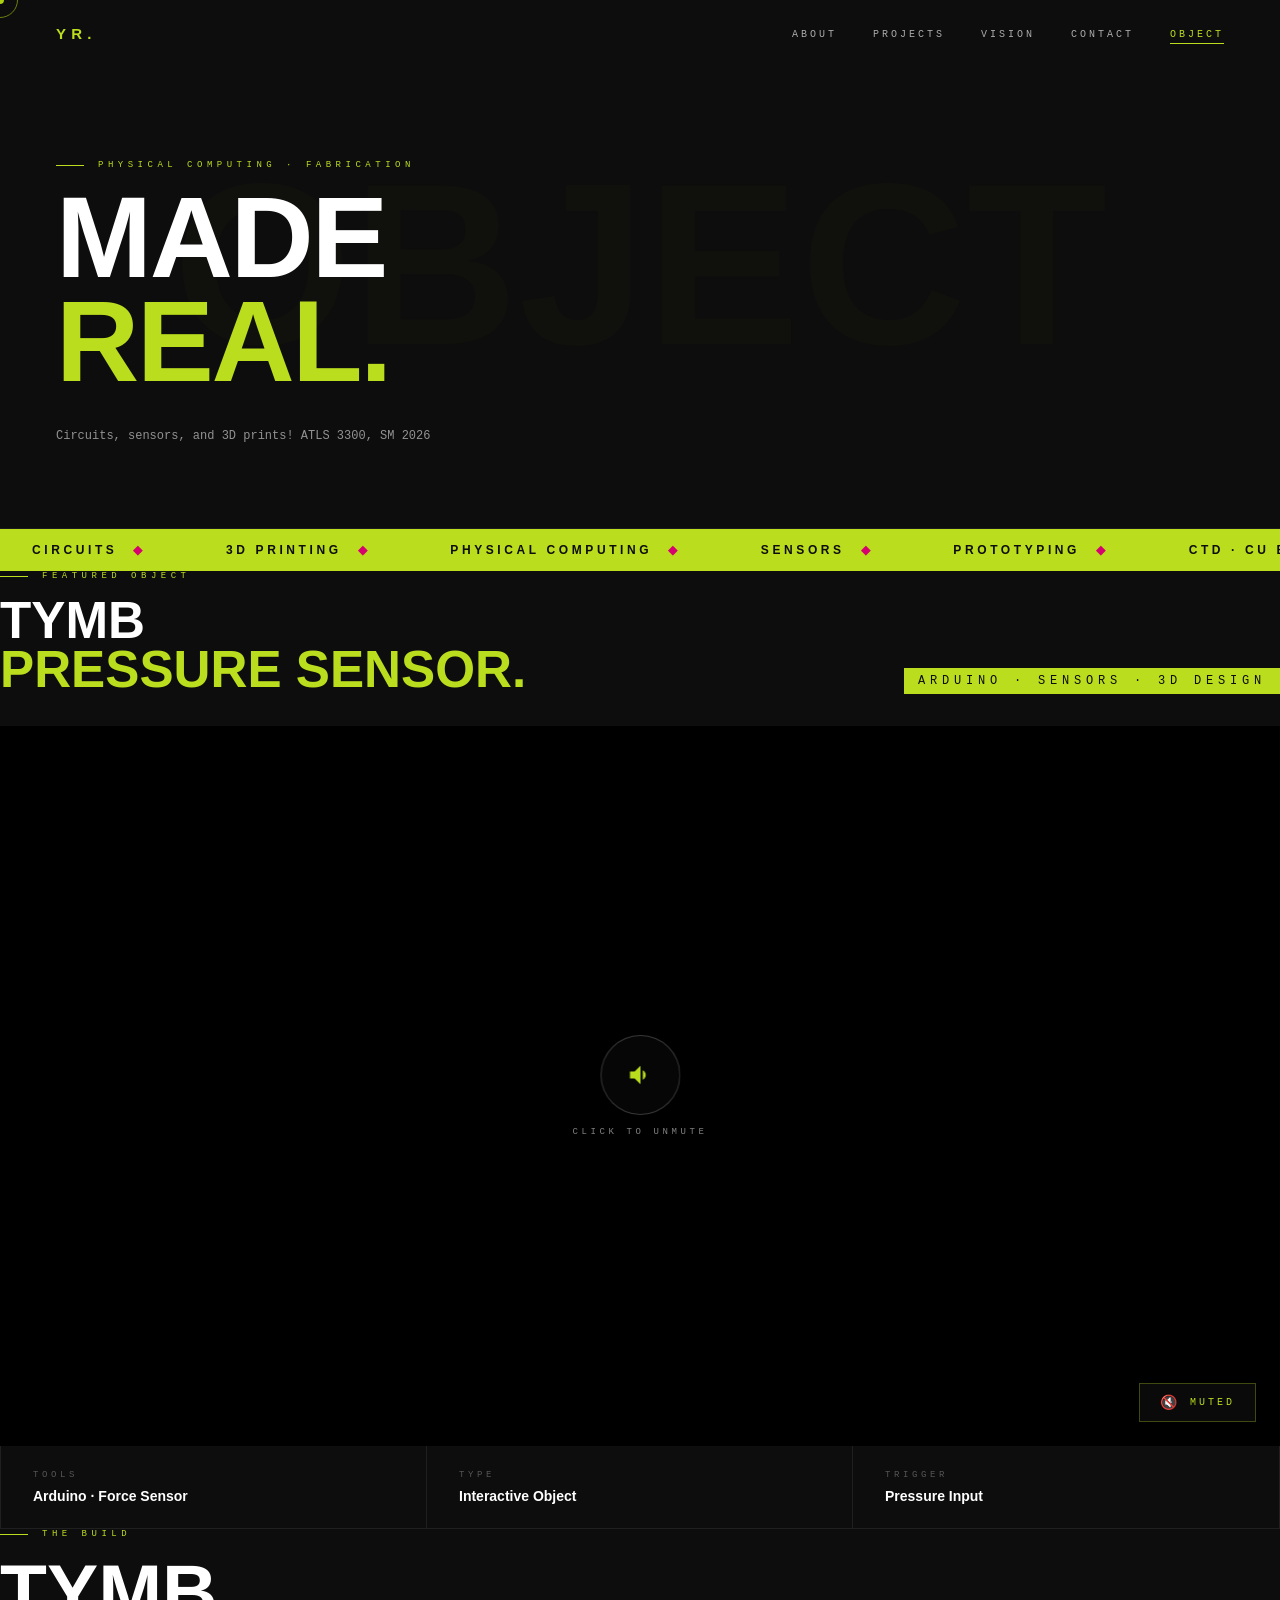
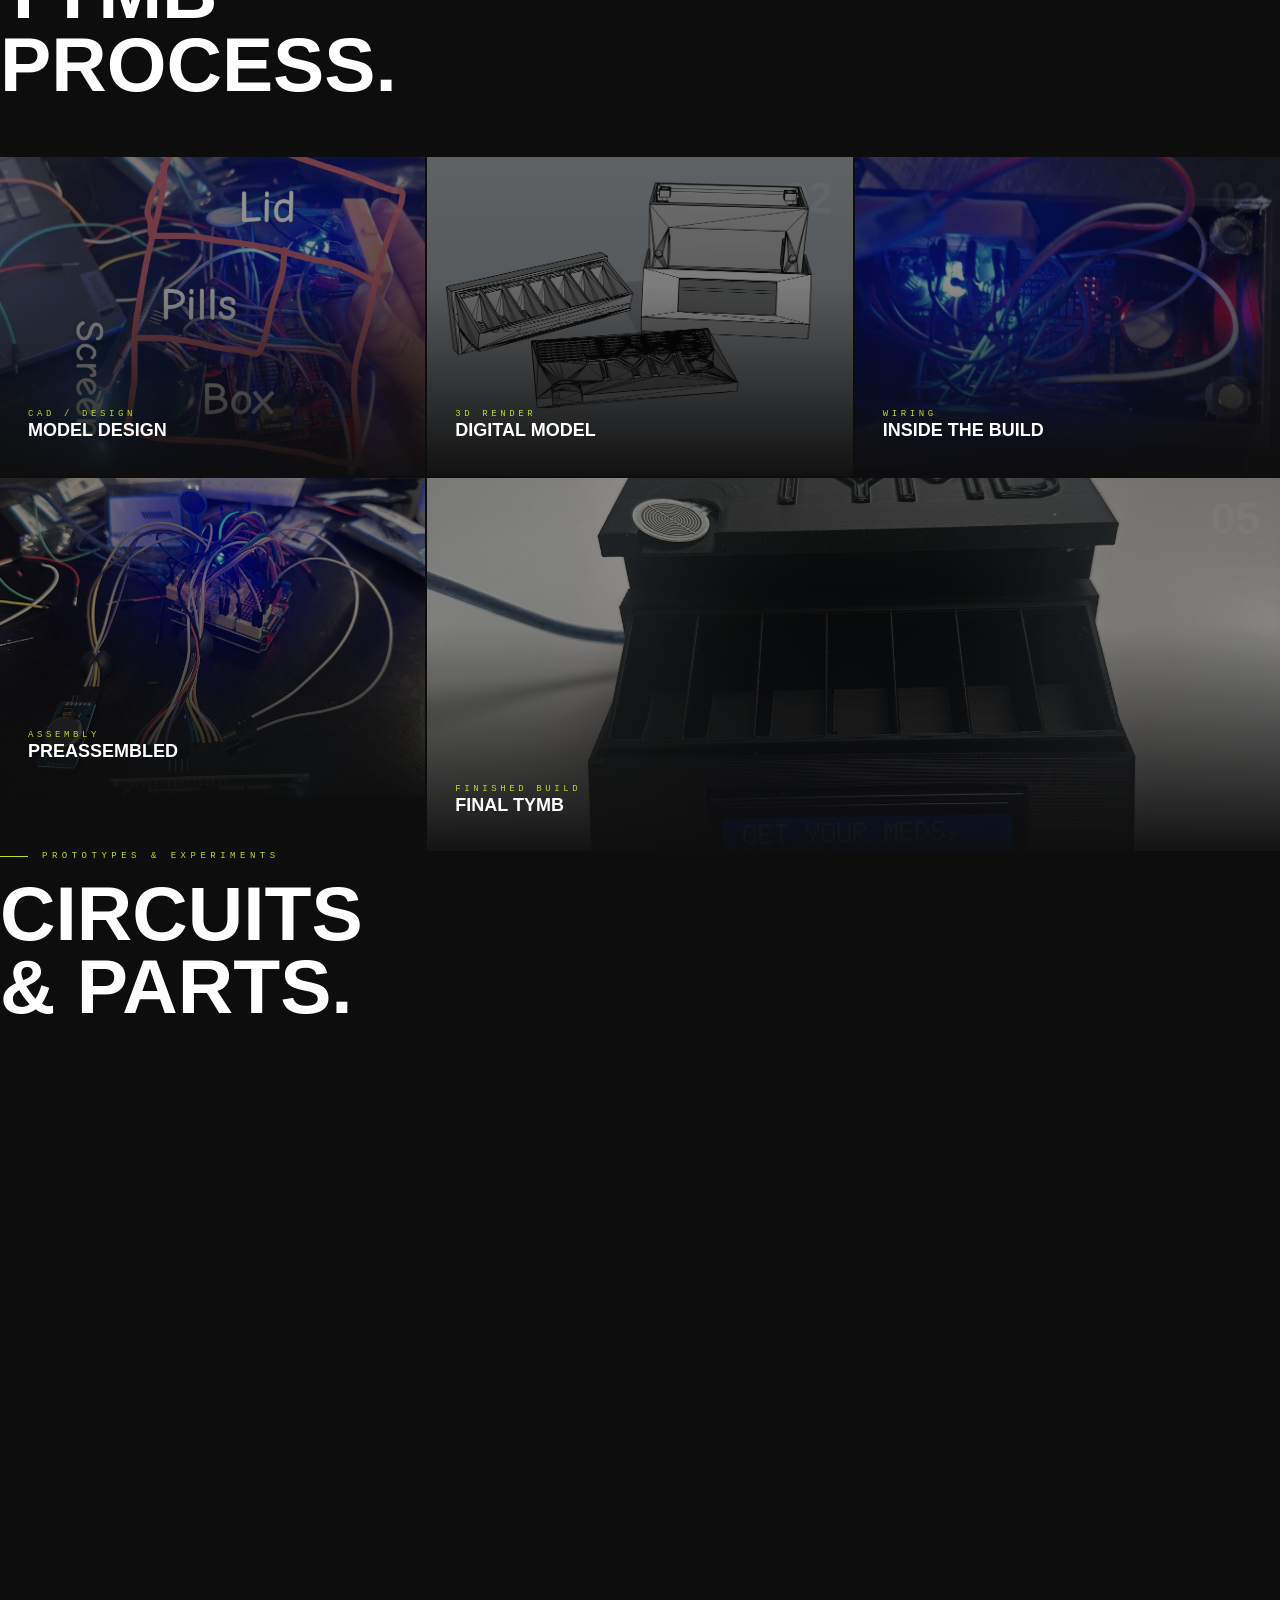
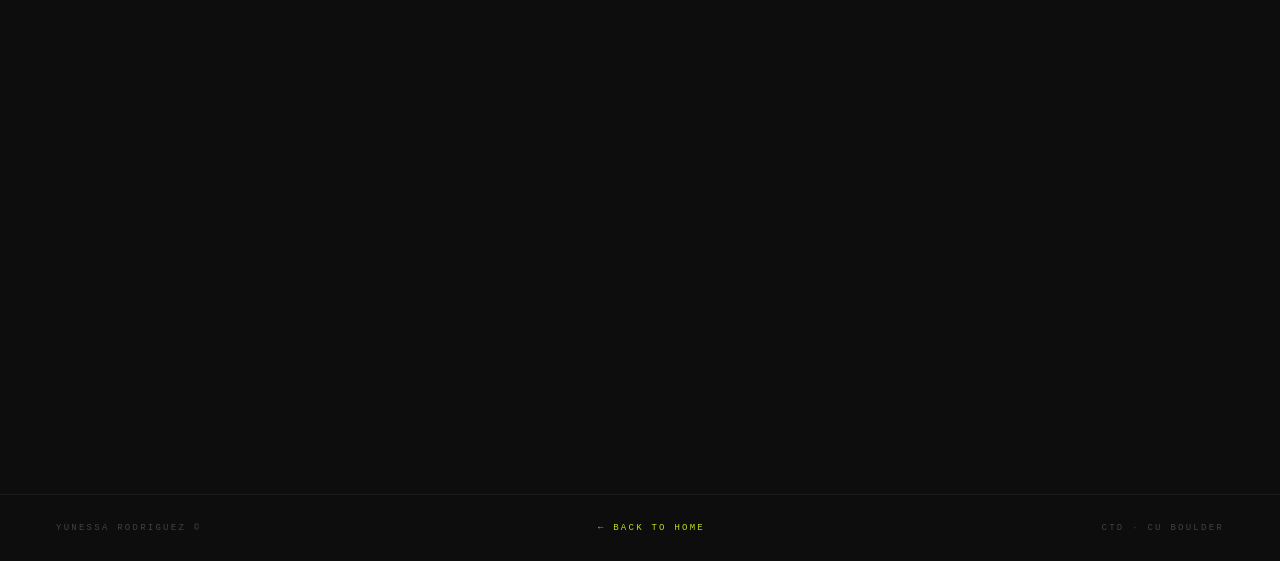
==== commit 7cd8a3a3: "Update object.html" ====
--- a/object.html
+++ b/object.html
@@ -19,10 +19,10 @@
     </button>
 
     <ul class="nav-links">
-      <li><a href="index#about.html">About</a></li>
+      <li><a href="index.html#about">About</a></li>
       <li><a href="projects.html">Projects</a></li>
-      <li><a href="index#goals.html">Vision</a></li>
-      <li><a href="index#contact.html">Contact</a></li>
+      <li><a href="index.html#goals">Vision</a></li>
+      <li><a href="index.html#contact">Contact</a></li>
       <li><a href="object.html" class="active">Object</a></li>
     </ul>
   </nav>
@@ -34,8 +34,8 @@
       <p class="page-eyebrow">Physical Computing · Fabrication</p>
       <h1 class="page-title">MADE<br><span>REAL.</span></h1>
       <p class="page-desc">
-        Circuits, sensors, and 3D prints — the part of my work you can actually hold.
-        Wiring things up, testing motors, and building objects that respond to the world around them.
+        Circuits, sensors, and 3D prints! 
+        ATLS 3300, SM 2026
       </p>
     </div>
   </div>
@@ -65,7 +65,7 @@
         <p class="section-label">Featured Object</p>
         <h2 class="featured-title">TYMB<br><span>Pressure Sensor.</span></h2>
       </div>
-      <span class="featured-tag">Arduino · Sensors · Interactive Object</span>
+      <span class="featured-tag">Arduino · Sensors · 3D design</span>
     </div>
     <div class="featured-video-wrap reveal reveal-d1" id="tymbWrap">
       <video id="tymbVideo" src="circutsshit/TYMB-pressure-sensor.MOV" autoplay loop muted playsinline></video>
@@ -145,7 +145,7 @@
         <div class="project-overlay">
           <span class="project-cat">Finished Build</span>
           <div class="project-name">Final TYMB</div>
-          <div class="project-desc">The finished object, sensor and all.</div>
+          <div class="project-desc">The finished object. Originally, this piece was going to work based on the force pressure sensor detecting the opening and closing of the lid, but later redesigned.</div>
         </div>
       </div>
     </div>
@@ -162,7 +162,7 @@
         <div class="project-overlay">
           <span class="project-cat">Electronics</span>
           <div class="project-name">DC Motor</div>
-          <div class="project-desc">Basic DC motor testing — the starting point for a lot of these builds.</div>
+          <div class="project-desc">Basic DC motor testing.</div>
         </div>
       </div>
       <div class="project-card reveal reveal-d1">
@@ -171,7 +171,7 @@
         <div class="project-overlay">
           <span class="project-cat">Electronics</span>
           <div class="project-name">Stepper Motor</div>
-          <div class="project-desc">Precision movement testing with a stepper motor.</div>
+          <div class="project-desc">Precision movement testing with a stepper motor, hopefully later integrated into TYMB.</div>
         </div>
       </div>
       <div class="project-card reveal">
@@ -189,7 +189,7 @@
         <div class="project-overlay">
           <span class="project-cat">Input</span>
           <div class="project-name">Button Input</div>
-          <div class="project-desc">Sometimes the simplest interface is the best one.</div>
+          <div class="project-desc">Wow, look where we started!</div>
         </div>
       </div>
       <div class="project-card wide reveal" id="sweepWrap">
@@ -212,7 +212,7 @@
         <div class="project-overlay">
           <span class="project-cat">3D Design</span>
           <div class="project-name">Labubu Model</div>
-          <div class="project-desc">3D model made just for fun — proof not everything has to be serious.</div>
+          <div class="project-desc">3D model in Rhino3D</div>
         </div>
       </div>
       <div class="project-card reveal">
@@ -221,7 +221,7 @@
         <div class="project-overlay">
           <span class="project-cat">3D Print</span>
           <div class="project-name">Printed Labubu</div>
-          <div class="project-desc">The finished 3D print, straight off the bed.</div>
+          <div class="project-desc">The finished 3D print, surrounding a basic button and light circut</div>
         </div>
       </div>
     </div>
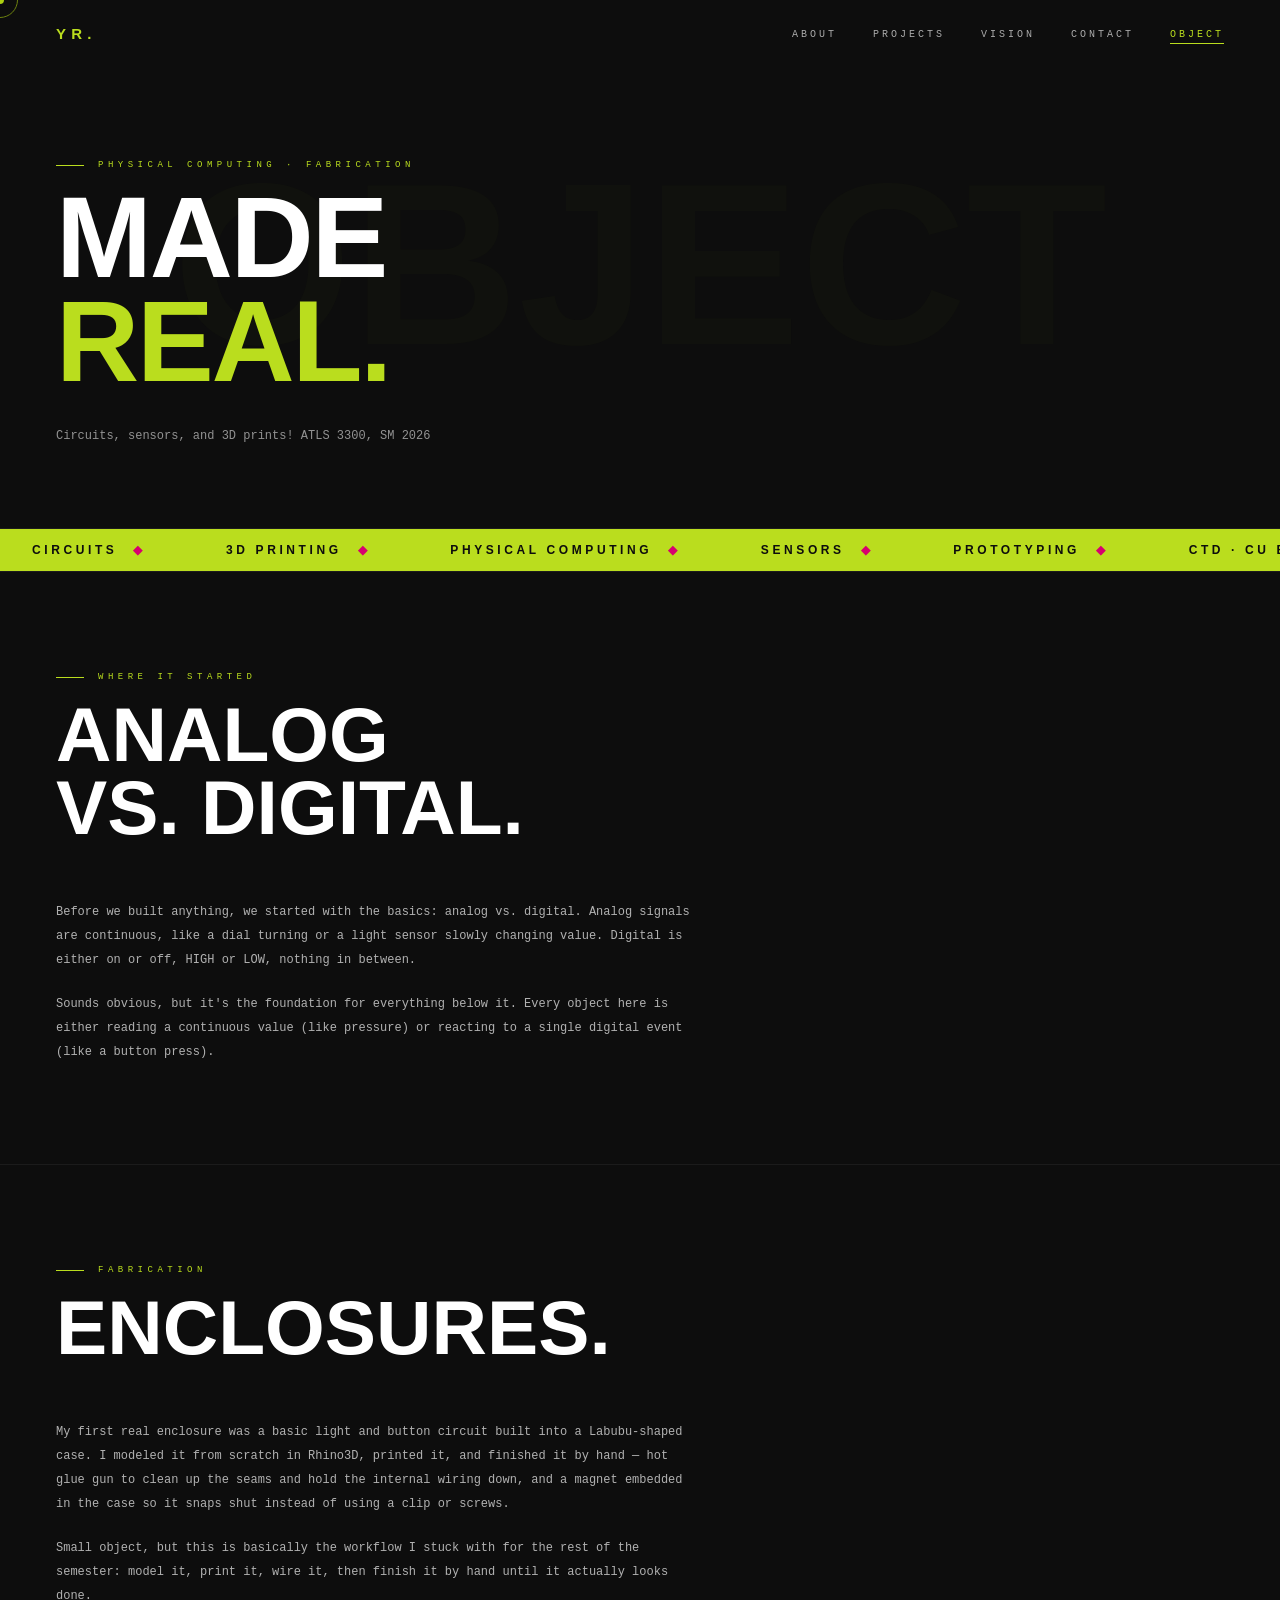
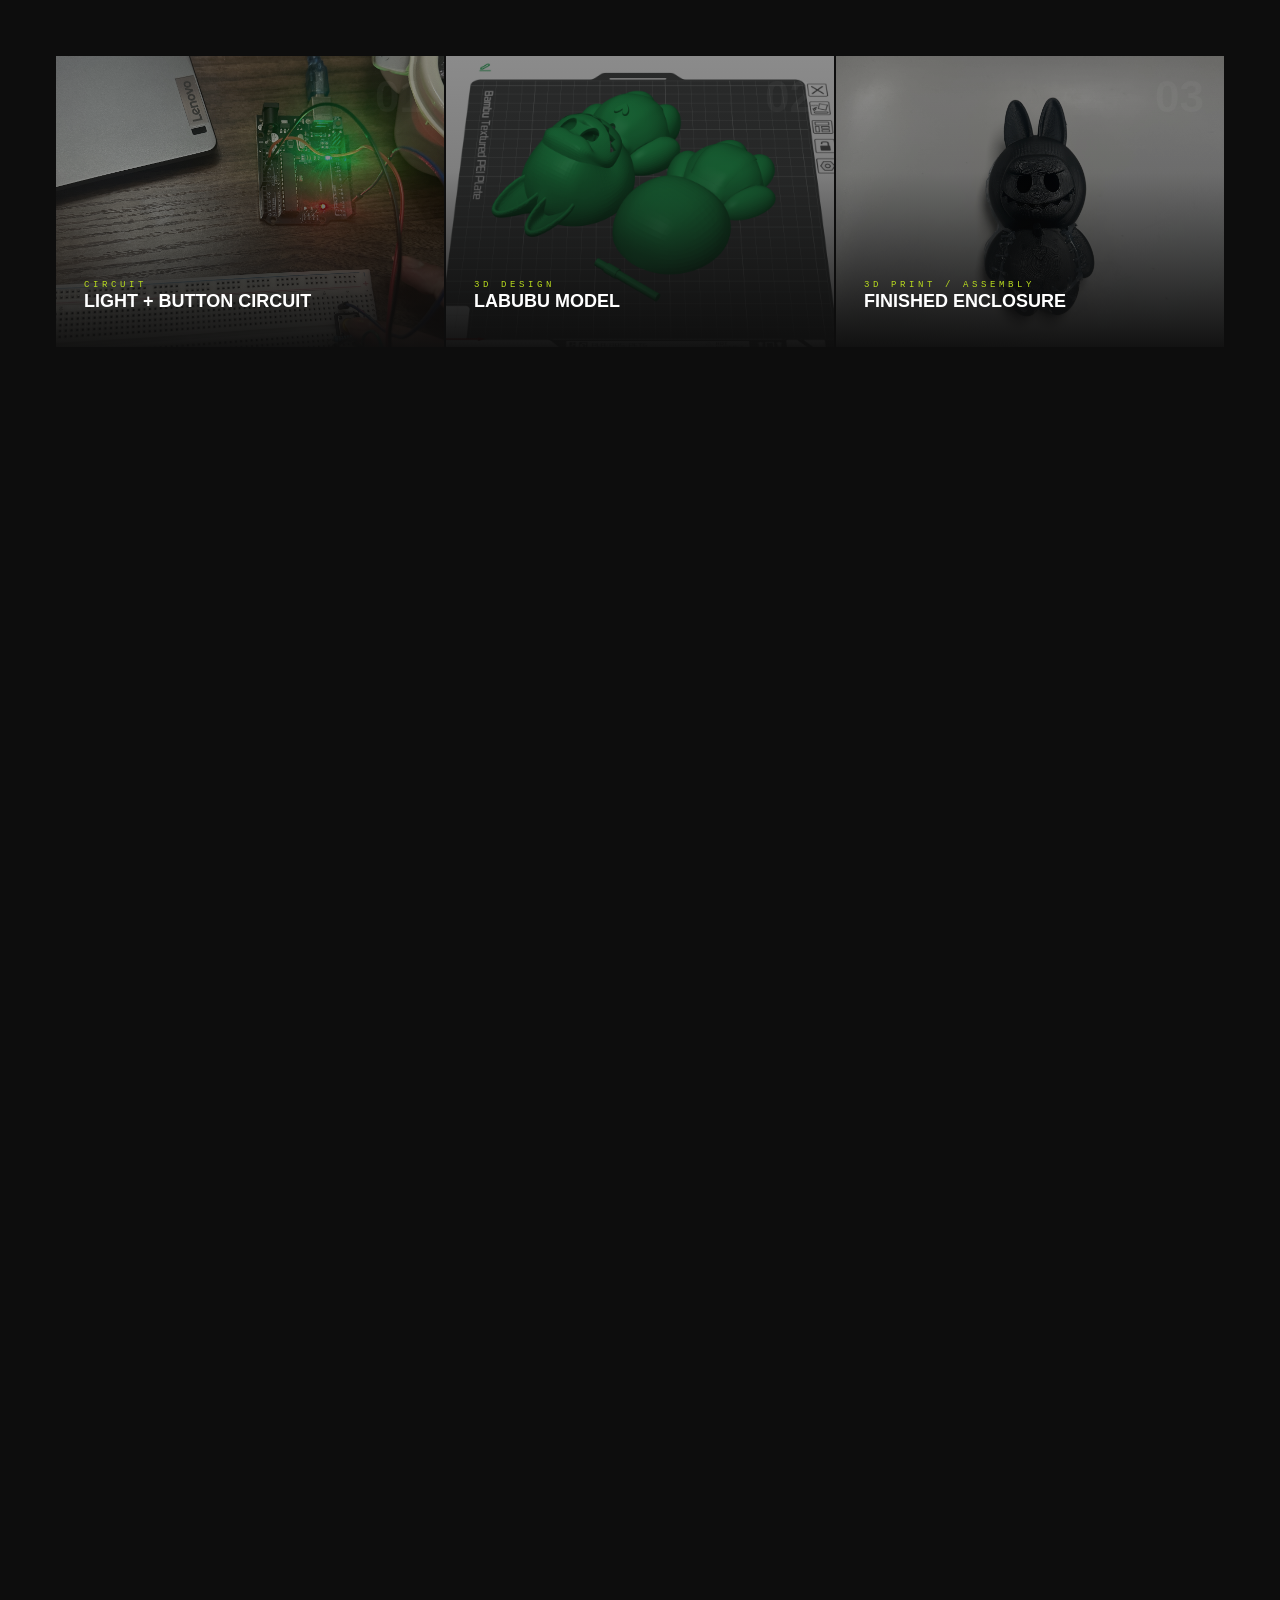
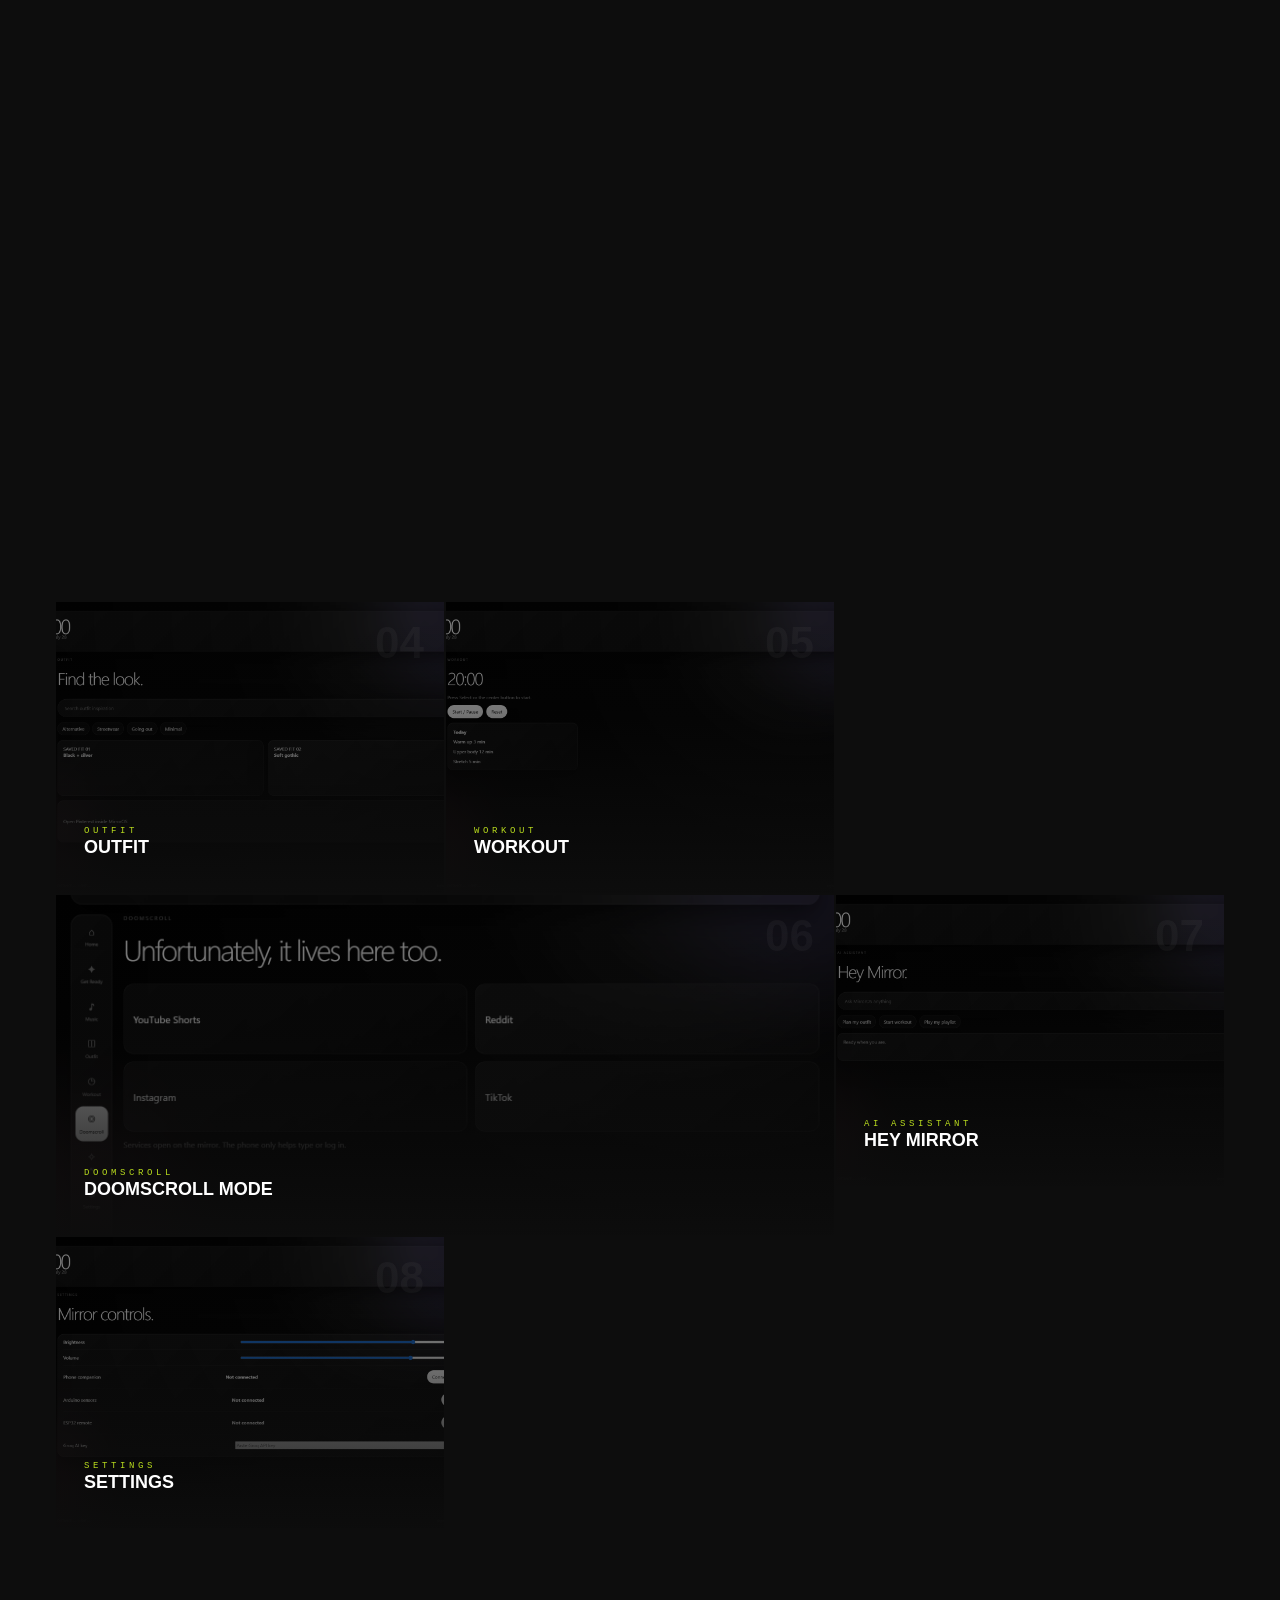
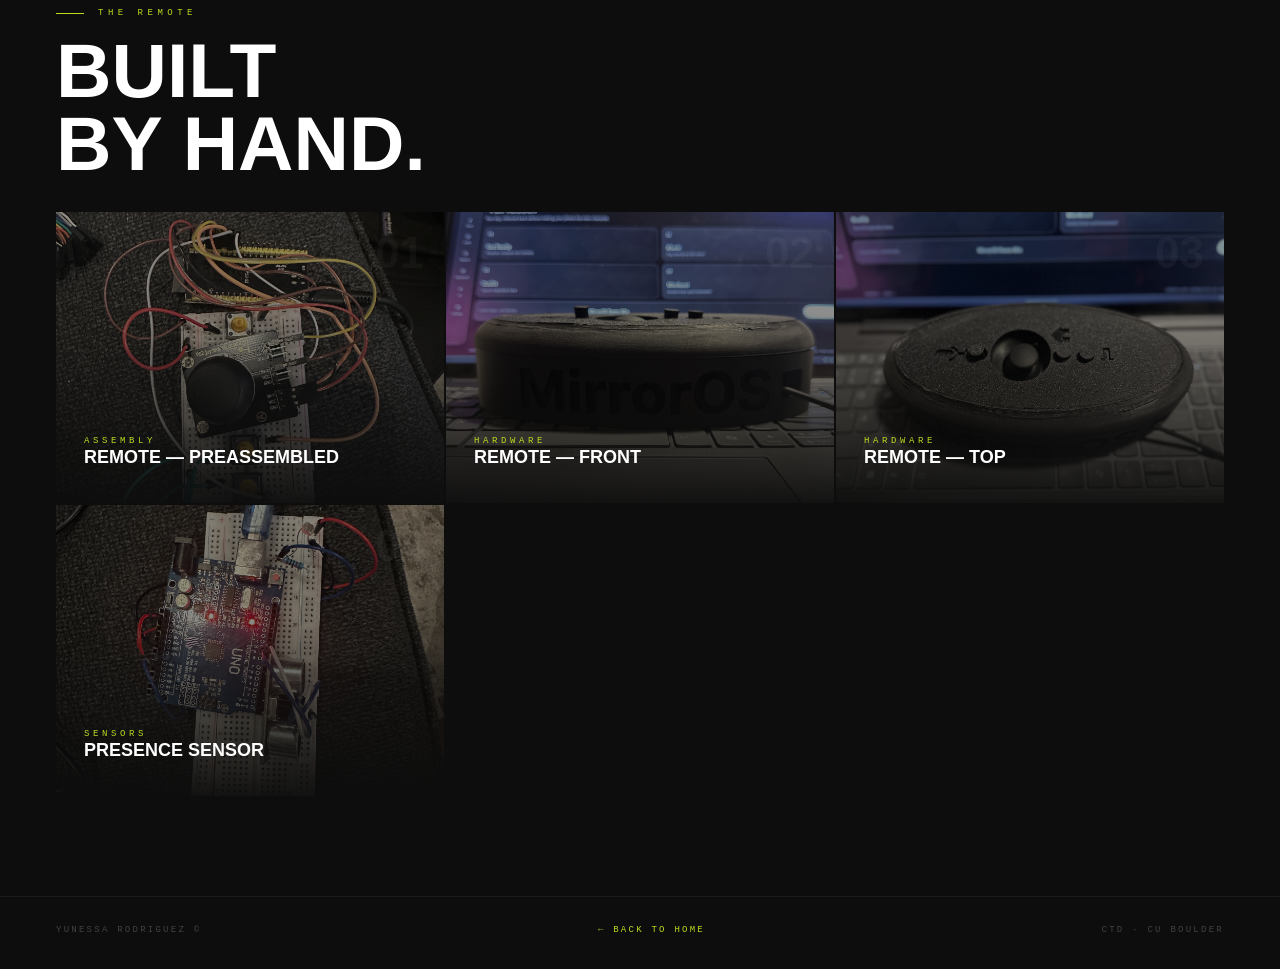
==== commit 76eca624: "oop" ====
--- a/object.html
+++ b/object.html
@@ -58,15 +58,67 @@
     </div>
   </div>
 
+  <!-- BASICS -->
+  <section id="basics" class="doc-section">
+    <p class="section-label reveal">Where It Started</p>
+    <h2 class="section-title reveal">ANALOG<br>VS. DIGITAL.</h2>
+    <div class="doc-copy reveal reveal-d1">
+      <p>Before we built anything, we started with the basics: analog vs. digital. Analog signals are continuous, like a dial turning or a light sensor slowly changing value. Digital is either on or off, HIGH or LOW, nothing in between.</p>
+      <p>Sounds obvious, but it's the foundation for everything below it. Every object here is either reading a continuous value (like pressure) or reacting to a single digital event (like a button press).</p>
+    </div>
+  </section>
+
+  <!-- ENCLOSURES -->
+  <section id="enclosures" class="doc-section">
+    <p class="section-label reveal">Fabrication</p>
+    <h2 class="section-title reveal">ENCLOSURES.</h2>
+    <div class="doc-copy reveal reveal-d1">
+      <p>My first real enclosure was a basic light and button circuit built into a Labubu-shaped case. I modeled it from scratch in Rhino3D, printed it, and finished it by hand — hot glue gun to clean up the seams and hold the internal wiring down, and a magnet embedded in the case so it snaps shut instead of using a clip or screws.</p>
+      <p>Small object, but this is basically the workflow I stuck with for the rest of the semester: model it, print it, wire it, then finish it by hand until it actually looks done.</p>
+    </div>
+    <div class="projects-grid" style="margin-top:48px;">
+      <div class="project-card reveal">
+        <img src="circutsshit/button.JPG" alt="Button Input Circuit" />
+        <span class="project-num">01</span>
+        <div class="project-overlay">
+          <span class="project-cat">Circuit</span>
+          <div class="project-name">Light + Button Circuit</div>
+          <div class="project-desc">The circuit before it had a home. Just a button triggering a light.</div>
+        </div>
+      </div>
+      <div class="project-card reveal reveal-d1">
+        <img src="circutsshit/labubu-model.png" alt="Labubu 3D Model" />
+        <span class="project-num">02</span>
+        <div class="project-overlay">
+          <span class="project-cat">3D Design</span>
+          <div class="project-name">Labubu Model</div>
+          <div class="project-desc">Modeled from scratch in Rhino3D to fit the circuit and close with a magnet.</div>
+        </div>
+      </div>
+      <div class="project-card reveal">
+        <img src="circutsshit/Final-Labubu.JPG" alt="Printed Labubu Enclosure" />
+        <span class="project-num">03</span>
+        <div class="project-overlay">
+          <span class="project-cat">3D Print / Assembly</span>
+          <div class="project-name">Finished Enclosure</div>
+          <div class="project-desc">Printed, wired, and cleaned up with hot glue around the internals.</div>
+        </div>
+      </div>
+    </div>
+  </section>
+
   <!-- FEATURED: TYMB PRESSURE SENSOR -->
   <section id="tymb-featured">
     <div class="featured-header reveal">
       <div>
-        <p class="section-label">Featured Object</p>
-        <h2 class="featured-title">TYMB<br><span>Pressure Sensor.</span></h2>
+        <p class="section-label">IDC 1</p>
+        <h2 class="featured-title">TYMB<br><span>Take Your Meds.</span></h2>
       </div>
       <span class="featured-tag">Arduino · Sensors · 3D design</span>
     </div>
+    <p class="doc-copy reveal reveal-d1" style="margin: -24px 0 32px;">
+      TYMB stands for <strong>Take Your Meds, Bitch</strong>. I have ADHD, so remembering to take my meds is genuinely hard — before this, I'd get anxious about forgetting and end up counting all my pills by hand almost every day just to check. TYMB does that counting for me now.
+    </p>
     <div class="featured-video-wrap reveal reveal-d1" id="tymbWrap">
       <video id="tymbVideo" src="circutsshit/TYMB-pressure-sensor.MOV" autoplay loop muted playsinline></video>
       <div class="unmute-hint" id="tymbUnmuteHint">
@@ -85,7 +137,7 @@
     <div class="featured-meta reveal reveal-d2">
       <div class="meta-item">
         <div class="meta-label">Tools</div>
-        <div class="meta-value">Arduino · Force Sensor</div>
+        <div class="meta-value">Arduino · Force Sensor · RTC · LCD</div>
       </div>
       <div class="meta-item">
         <div class="meta-label">Type</div>
@@ -94,6 +146,35 @@
       <div class="meta-item">
         <div class="meta-label">Trigger</div>
         <div class="meta-value">Pressure Input</div>
+      </div>
+    </div>
+
+    <div class="doc-grid">
+      <div class="doc-copy reveal">
+        <p>There's a pressure sensor built into a finger slot on the case. Press it to pull out a dose and it logs that against a real-time clock. An LCD screen shows what's been taken, what's next, and how many pills you've got left.</p>
+        <p>The <strong>pill tray</strong> and the <strong>lid</strong> both come off separately, so refilling doesn't mean taking the whole thing apart. There are seven slots total, one for each day of the week.</p>
+        <div class="future-box">
+          <span class="future-label">Future Work</span>
+          I want to switch the navigation over to a physical button, and pair the pressure sensor with stepper motors so the case can actually dispense a pill on its own instead of just logging that one was taken.
+        </div>
+      </div>
+      <div class="state-list reveal reveal-d1">
+        <div class="state-row">
+          <span class="state-dot blue"></span>
+          <div class="state-copy"><strong>Blue — Logged</strong><span>A dose was tracked and the day is on schedule.</span></div>
+        </div>
+        <div class="state-row">
+          <span class="state-dot yellow"></span>
+          <div class="state-copy"><strong>Yellow — Almost Time</strong><span>The next dose window is coming up.</span></div>
+        </div>
+        <div class="state-row">
+          <span class="state-dot red"></span>
+          <div class="state-copy"><strong>Red + Buzzer — Take Your Meds</strong><span>The window is here and nothing's been logged yet.</span></div>
+        </div>
+        <div class="state-row">
+          <span class="state-dot red"></span>
+          <div class="state-copy"><strong>Solid Red — Refill</strong><span>The case is running low, and the screen switches to a standing refill reminder until it's restocked.</span></div>
+        </div>
       </div>
     </div>
   </section>
@@ -145,16 +226,20 @@
         <div class="project-overlay">
           <span class="project-cat">Finished Build</span>
           <div class="project-name">Final TYMB</div>
-          <div class="project-desc">The finished object. Originally, this piece was going to work based on the force pressure sensor detecting the opening and closing of the lid, but later redesigned.</div>
+          <div class="project-desc">The finished object. I originally wanted the pressure sensor to trigger off the lid opening and closing, but switched to the finger slot — it ended up being a much cleaner trigger.</div>
         </div>
       </div>
     </div>
   </section>
 
-  <!-- CIRCUITS & EXPERIMENTS -->
+  <!-- MOTOR BUFFET -->
   <section id="circuits">
     <p class="section-label reveal">Prototypes &amp; Experiments</p>
-    <h2 class="section-title reveal">CIRCUITS<br>&amp; PARTS.</h2>
+    <h2 class="section-title reveal">MOTOR<br>BUFFET.</h2>
+    <div class="doc-copy reveal reveal-d1" style="margin-bottom:48px;">
+      <p>For this one I built all three required sensor circuits on a breadboard, each one running off a battery instead of the bench power supply.</p>
+      <p>I want to reuse this same logic with stepper motors for TYMB's auto-dispenser eventually, and maybe for an automatic joint roller down the line too.</p>
+    </div>
     <div class="projects-grid">
       <div class="project-card reveal">
         <img src="circutsshit/DC-motor.JPG" alt="DC Motor" />
@@ -162,7 +247,7 @@
         <div class="project-overlay">
           <span class="project-cat">Electronics</span>
           <div class="project-name">DC Motor</div>
-          <div class="project-desc">Basic DC motor testing.</div>
+          <div class="project-desc">Basic DC motor test, just continuous rotation.</div>
         </div>
       </div>
       <div class="project-card reveal reveal-d1">
@@ -171,7 +256,7 @@
         <div class="project-overlay">
           <span class="project-cat">Electronics</span>
           <div class="project-name">Stepper Motor</div>
-          <div class="project-desc">Precision movement testing with a stepper motor, hopefully later integrated into TYMB.</div>
+          <div class="project-desc">Step-by-step movement — this is what I want to build TYMB's dispenser around.</div>
         </div>
       </div>
       <div class="project-card reveal">
@@ -180,48 +265,164 @@
         <div class="project-overlay">
           <span class="project-cat">Electronics</span>
           <div class="project-name">Knob Control</div>
-          <div class="project-desc">Motor control through a manual knob interface.</div>
-        </div>
-      </div>
-      <div class="project-card reveal reveal-d1">
-        <img src="circutsshit/button.JPG" alt="Button Input" />
-        <span class="project-num">04</span>
-        <div class="project-overlay">
-          <span class="project-cat">Input</span>
-          <div class="project-name">Button Input</div>
-          <div class="project-desc">Wow, look where we started!</div>
-        </div>
-      </div>
-      <div class="project-card wide reveal" id="sweepWrap">
+          <div class="project-desc">Motor speed controlled directly with a knob.</div>
+        </div>
+      </div>
+      <div class="project-card wide reveal reveal-d1" id="sweepWrap">
         <video id="sweepVideo" src="circutsshit/sweep-motor.MOV" autoplay loop muted playsinline></video>
         <span class="play-badge">Video</span>
-        <span class="project-num">05</span>
+        <span class="project-num">04</span>
         <div class="project-overlay">
           <span class="project-cat">Motion Test</span>
           <div class="project-name">Sweep Motor</div>
-          <div class="project-desc">A servo sweeping back and forth — motion testing in action.</div>
+          <div class="project-desc">A servo sweeping back and forth, testing the motion before mounting it to anything.</div>
         </div>
         <button class="sound-toggle" id="sweepToggle" onclick="event.stopPropagation()">
           <span class="sound-icon">🔇</span>
           <span>Muted</span>
         </button>
       </div>
-      <div class="project-card reveal reveal-d1">
-        <img src="circutsshit/labubu-model.png" alt="Labubu 3D Model" />
+    </div>
+  </section>
+
+  <!-- IDC 2: MIRROROS -->
+  <section id="mirroros" class="doc-section">
+    <p class="section-label reveal">IDC 2</p>
+    <h2 class="section-title reveal">MIRROROS.</h2>
+    <div class="doc-copy reveal reveal-d1">
+      <p>MirrorOS is a smart mirror app, plus a physical remote that controls it so I never have to touch my phone. I wanted the interface to feel like Apple software — clean, glassy panels, no clutter. I built it in Electron and used Claude to help write a lot of the code.</p>
+      <p>The mirror itself is a discontinued Lululemon smart mirror, which already came with speakers, a camera, and a mic built in, so I figured I'd build on top of that instead of starting from a blank panel. There's an ultrasonic sensor behind the glass that checks if someone's actually standing in front of it, and dims, lights up, or turns the display off based on that.</p>
+    </div>
+
+    <div class="doc-grid">
+      <div class="doc-copy reveal">
+        <p>I built a remote to control it instead of relying on touch. It's got a joystick — every direction moves you through the app, pressing down selects — plus back, home, and voice buttons. There's an ESP32 inside, which is what gives it Bluetooth and Wi-Fi. It talks to the mirror over Wi-Fi, but I set it up to run off a phone hotspot too, so it's not locked to one router.</p>
+      </div>
+      <ul class="spec-list reveal reveal-d1">
+        <li><strong>Voice</strong>Hold it down and it triggers an AI agent (powered by Groq) that can navigate the app for you — "mirror, open Spotify," "mirror, open Pinterest."</li>
+        <li><strong>Joystick</strong>Moves through every page. Press down to select.</li>
+        <li><strong>Back / Home</strong>Gets you out of whatever page you're on.</li>
+        <li><strong>ESP32</strong>Bluetooth and Wi-Fi, can run off a phone hotspot to stay portable.</li>
+      </ul>
+    </div>
+
+    <p class="section-label reveal" style="margin-top:80px;">Inside The App</p>
+    <h2 class="section-title reveal" style="margin-bottom:32px;">WHAT IT<br>DOES.</h2>
+    <div class="doc-copy reveal reveal-d1" style="margin-bottom:48px;">
+      <p><strong>Getting ready</strong> pulls outfit ideas from Pinterest. <strong>Workout</strong> is just a timer. <strong>Music</strong> connects to YouTube Music and Spotify. And <strong>doomscroll mode</strong> — because apparently that had to exist too — puts TikTok, Instagram, Reddit, and YouTube Shorts on the mirror instead of your phone.</p>
+    </div>
+    <div class="projects-grid">
+      <div class="project-card reveal">
+        <img src="circutsshit/mirroros-home.png" alt="MirrorOS Home Screen" />
+        <span class="project-num">01</span>
+        <div class="project-overlay">
+          <span class="project-cat">Home</span>
+          <div class="project-name">Home</div>
+          <div class="project-desc">Greeting, weather, and quick links into everything else.</div>
+        </div>
+      </div>
+      <div class="project-card reveal reveal-d1">
+        <img src="circutsshit/mirroros-ready.png" alt="MirrorOS Get Ready Screen" />
+        <span class="project-num">02</span>
+        <div class="project-overlay">
+          <span class="project-cat">Get Ready</span>
+          <div class="project-name">Get Ready</div>
+          <div class="project-desc">Weather, what's next on the calendar, a checklist, and an AI prompt to help plan the outfit.</div>
+        </div>
+      </div>
+      <div class="project-card reveal">
+        <img src="circutsshit/mirroros-music.png" alt="MirrorOS Music Screen" />
+        <span class="project-num">03</span>
+        <div class="project-overlay">
+          <span class="project-cat">Music</span>
+          <div class="project-name">Music</div>
+          <div class="project-desc">Playback controls on the mirror itself, or hand it off to Spotify or YouTube Music.</div>
+        </div>
+      </div>
+      <div class="project-card reveal reveal-d1">
+        <img src="circutsshit/mirroros-outfit.png" alt="MirrorOS Outfit Screen" />
+        <span class="project-num">04</span>
+        <div class="project-overlay">
+          <span class="project-cat">Outfit</span>
+          <div class="project-name">Outfit</div>
+          <div class="project-desc">Pulls outfit inspo straight from Pinterest.</div>
+        </div>
+      </div>
+      <div class="project-card reveal">
+        <img src="circutsshit/mirroros-workout.png" alt="MirrorOS Workout Screen" />
+        <span class="project-num">05</span>
+        <div class="project-overlay">
+          <span class="project-cat">Workout</span>
+          <div class="project-name">Workout</div>
+          <div class="project-desc">Just a guided timer, runs from the remote.</div>
+        </div>
+      </div>
+      <div class="project-card wide reveal reveal-d1">
+        <img src="circutsshit/mirroros-doomscroll.png" alt="MirrorOS Doomscroll Screen" />
         <span class="project-num">06</span>
         <div class="project-overlay">
-          <span class="project-cat">3D Design</span>
-          <div class="project-name">Labubu Model</div>
-          <div class="project-desc">3D model in Rhino3D</div>
-        </div>
-      </div>
-      <div class="project-card reveal">
-        <img src="circutsshit/Final-Labubu.JPG" alt="Printed Labubu" />
+          <span class="project-cat">Doomscroll</span>
+          <div class="project-name">Doomscroll Mode</div>
+          <div class="project-desc">TikTok, Reddit, Instagram, YouTube Shorts. Yes, on the mirror.</div>
+        </div>
+      </div>
+      <div class="project-card reveal">
+        <img src="circutsshit/mirroros-assistant.png" alt="MirrorOS AI Assistant Screen" />
         <span class="project-num">07</span>
         <div class="project-overlay">
-          <span class="project-cat">3D Print</span>
-          <div class="project-name">Printed Labubu</div>
-          <div class="project-desc">The finished 3D print, surrounding a basic button and light circut</div>
+          <span class="project-cat">AI Assistant</span>
+          <div class="project-name">Hey Mirror</div>
+          <div class="project-desc">Same voice agent as the remote, but you can type to it here too.</div>
+        </div>
+      </div>
+      <div class="project-card reveal reveal-d1">
+        <img src="circutsshit/mirroros-settings.png" alt="MirrorOS Settings Screen" />
+        <span class="project-num">08</span>
+        <div class="project-overlay">
+          <span class="project-cat">Settings</span>
+          <div class="project-name">Settings</div>
+          <div class="project-desc">Brightness, volume, and connection status for everything else.</div>
+        </div>
+      </div>
+    </div>
+
+    <p class="section-label reveal" style="margin-top:80px;">The Remote</p>
+    <h2 class="section-title reveal" style="margin-bottom:32px;">BUILT<br>BY HAND.</h2>
+    <div class="projects-grid">
+      <div class="project-card reveal">
+        <img src="circutsshit/IDC2-joystick-preassembled.JPG" alt="MirrorOS Remote Preassembled" />
+        <span class="project-num">01</span>
+        <div class="project-overlay">
+          <span class="project-cat">Assembly</span>
+          <div class="project-name">Remote — Preassembled</div>
+          <div class="project-desc">Joystick and buttons wired up before I closed the case.</div>
+        </div>
+      </div>
+      <div class="project-card reveal reveal-d1">
+        <img src="circutsshit/IDC2-front-remote.jpg" alt="MirrorOS Remote Front" />
+        <span class="project-num">02</span>
+        <div class="project-overlay">
+          <span class="project-cat">Hardware</span>
+          <div class="project-name">Remote — Front</div>
+          <div class="project-desc">Joystick in the center, back/home/voice buttons around it.</div>
+        </div>
+      </div>
+      <div class="project-card reveal">
+        <img src="circutsshit/IDC2-top-remote.jpg" alt="MirrorOS Remote Top" />
+        <span class="project-num">03</span>
+        <div class="project-overlay">
+          <span class="project-cat">Hardware</span>
+          <div class="project-name">Remote — Top</div>
+          <div class="project-desc">The ESP32 inside, this is what gives the remote Bluetooth and Wi-Fi.</div>
+        </div>
+      </div>
+      <div class="project-card reveal reveal-d1">
+        <img src="circutsshit/IDC2-Ultrasonic-Sensor.JPG" alt="MirrorOS Ultrasonic Presence Sensor" />
+        <span class="project-num">04</span>
+        <div class="project-overlay">
+          <span class="project-cat">Sensors</span>
+          <div class="project-name">Presence Sensor</div>
+          <div class="project-desc">Sits behind the glass and reads distance to dim, light, or sleep the mirror.</div>
         </div>
       </div>
     </div>
--- a/styles.css
+++ b/styles.css
@@ -625,6 +625,48 @@
 .drawing-desc { font-size: 12px; line-height: 2; color: rgba(255,255,255,0.55); }
 .drawing-embed { border: 1px solid rgba(186,221,30,0.15); overflow: hidden; }
 .drawing-embed iframe { display: block; border: none; background: #111; width: 100%; height: 880px; }
+
+/* ══════════════════════════════
+   OBJECT PAGE — DOC SECTIONS
+══════════════════════════════ */
+.doc-section { padding: 100px 56px; border-top: 1px solid rgba(255,255,255,0.06); }
+.doc-copy { max-width: 640px; }
+.doc-copy p { font-size: 12px; line-height: 2; color: rgba(255,255,255,0.68); margin-bottom: 20px; }
+.doc-copy p:last-child { margin-bottom: 0; }
+.doc-copy strong { color: var(--white); }
+.doc-grid { display: grid; grid-template-columns: 1.3fr 1fr; gap: 64px; align-items: start; margin-top: 48px; }
+.doc-grid .doc-copy { max-width: none; }
+
+.spec-list { list-style: none; border-top: 1px solid rgba(255,255,255,0.08); }
+.spec-list li {
+  padding: 16px 0; border-bottom: 1px solid rgba(255,255,255,0.08);
+  font-size: 12px; line-height: 1.8; color: rgba(255,255,255,0.65);
+  display: flex; gap: 12px;
+}
+.spec-list li::before { content: '◆'; color: var(--acid); font-size: 8px; flex: none; margin-top: 5px; }
+.spec-list li strong { color: var(--white); display: block; font-family: kallisto, sans-serif; font-size: 11px; letter-spacing: 0.15em; text-transform: uppercase; margin-bottom: 4px; }
+
+.state-list { border-top: 1px solid rgba(255,255,255,0.08); }
+.state-row {
+  display: flex; gap: 16px; align-items: flex-start;
+  padding: 16px 0; border-bottom: 1px solid rgba(255,255,255,0.08);
+}
+.state-dot { width: 10px; height: 10px; border-radius: 50%; margin-top: 5px; flex: none; box-shadow: 0 0 10px currentColor; }
+.state-dot.blue { background: var(--blue); color: var(--blue); }
+.state-dot.yellow { background: #F0C93A; color: #F0C93A; }
+.state-dot.red { background: #E6493A; color: #E6493A; }
+.state-copy strong { display: block; font-family: kallisto, sans-serif; font-size: 12px; letter-spacing: 0.1em; text-transform: uppercase; color: var(--white); margin-bottom: 4px; }
+.state-copy span { font-size: 11.5px; line-height: 1.7; color: rgba(255,255,255,0.6); }
+
+.future-box {
+  margin-top: 32px; padding: 22px 28px;
+  border: 1px solid rgba(186,221,30,0.25); background: rgba(186,221,30,0.03);
+  font-size: 12px; line-height: 1.85; color: rgba(255,255,255,0.65);
+}
+.future-box .future-label {
+  display: block; font-size: 9px; letter-spacing: 0.4em; text-transform: uppercase;
+  color: var(--acid); margin-bottom: 10px;
+}
 
 /* ══════════════════════════════
    RESPONSIVE
@@ -654,6 +696,8 @@
   .page-header { padding: 120px 28px 60px; }
   #visualizer, #projects, #medium, #drawing-plans,
   #tymb-featured, #tymb-process, #circuits { padding: 80px 28px; }
+  .doc-section { padding: 80px 28px; }
+  .doc-grid { grid-template-columns: 1fr; gap: 32px; }
   .drawing-embed iframe { height: 480px; }
   .projects-grid { grid-template-columns: 1fr 1fr; }
   .project-card.wide { grid-column: span 2; }
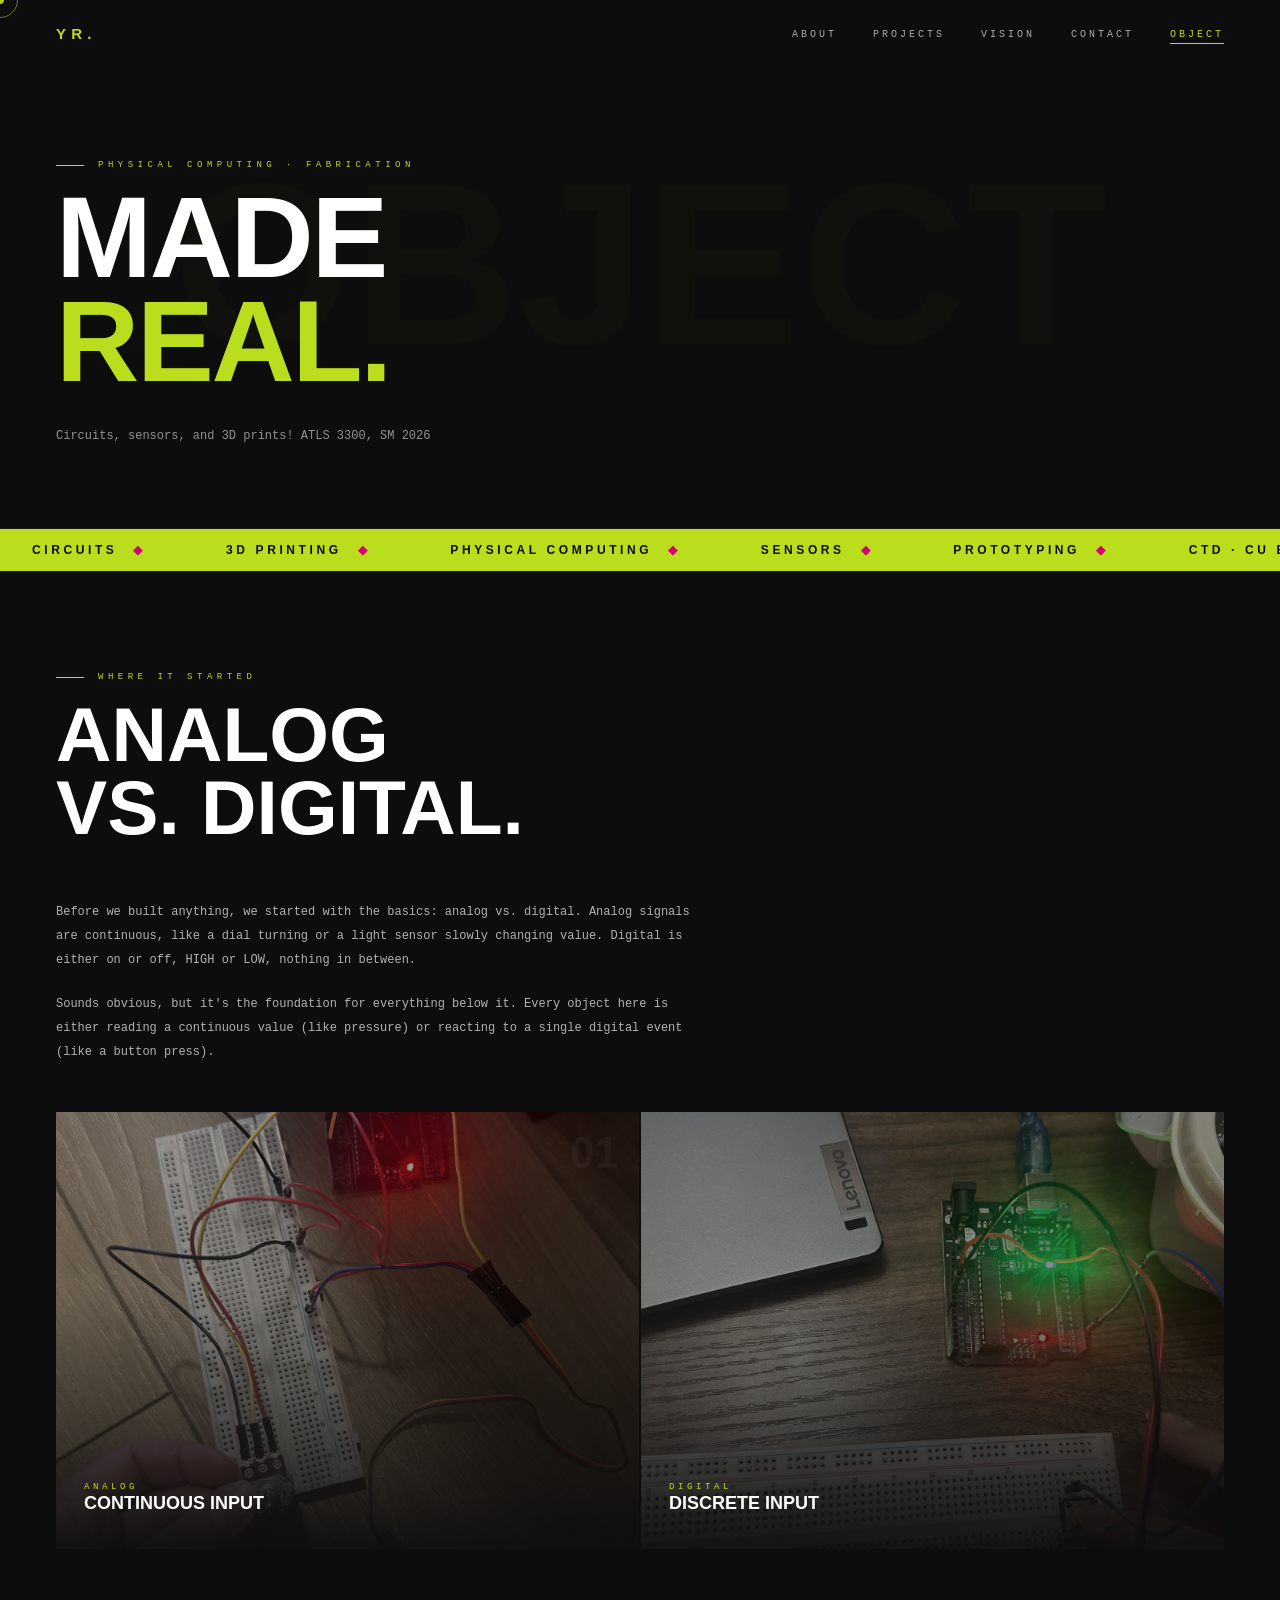
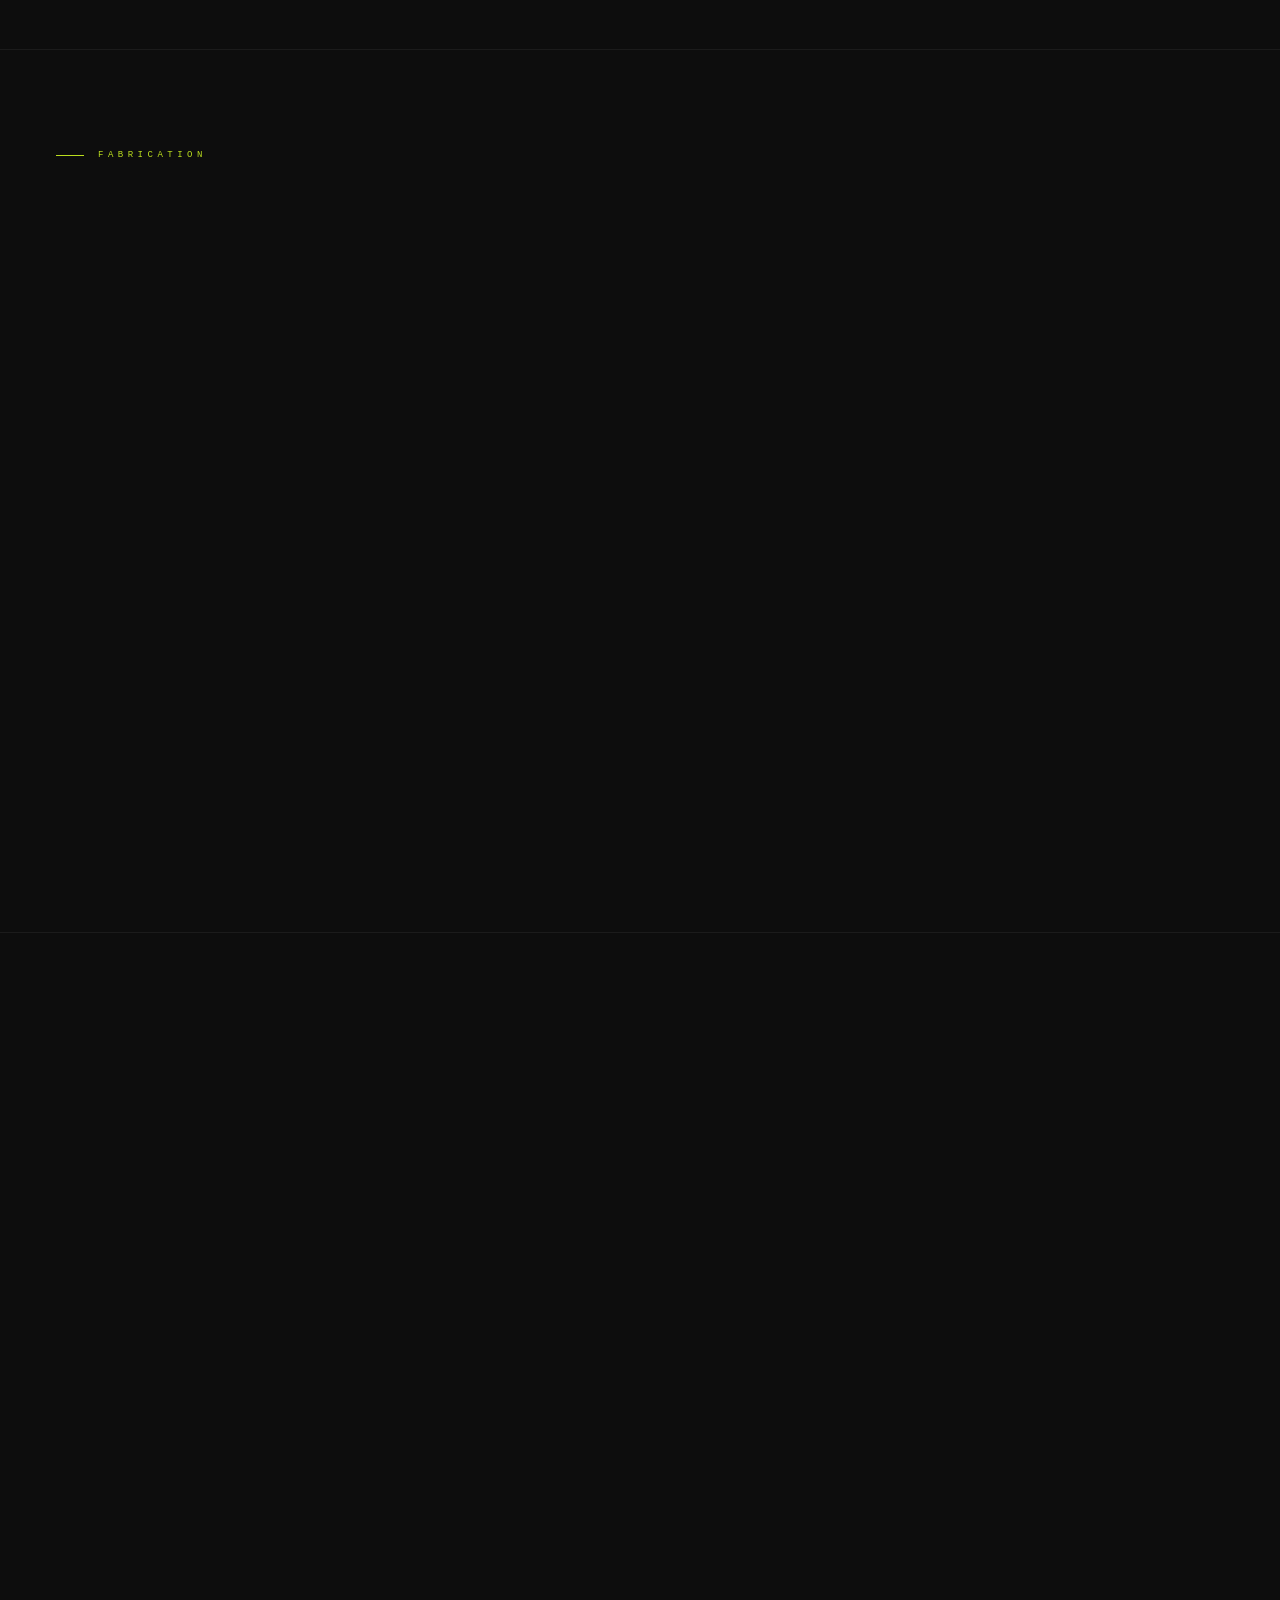
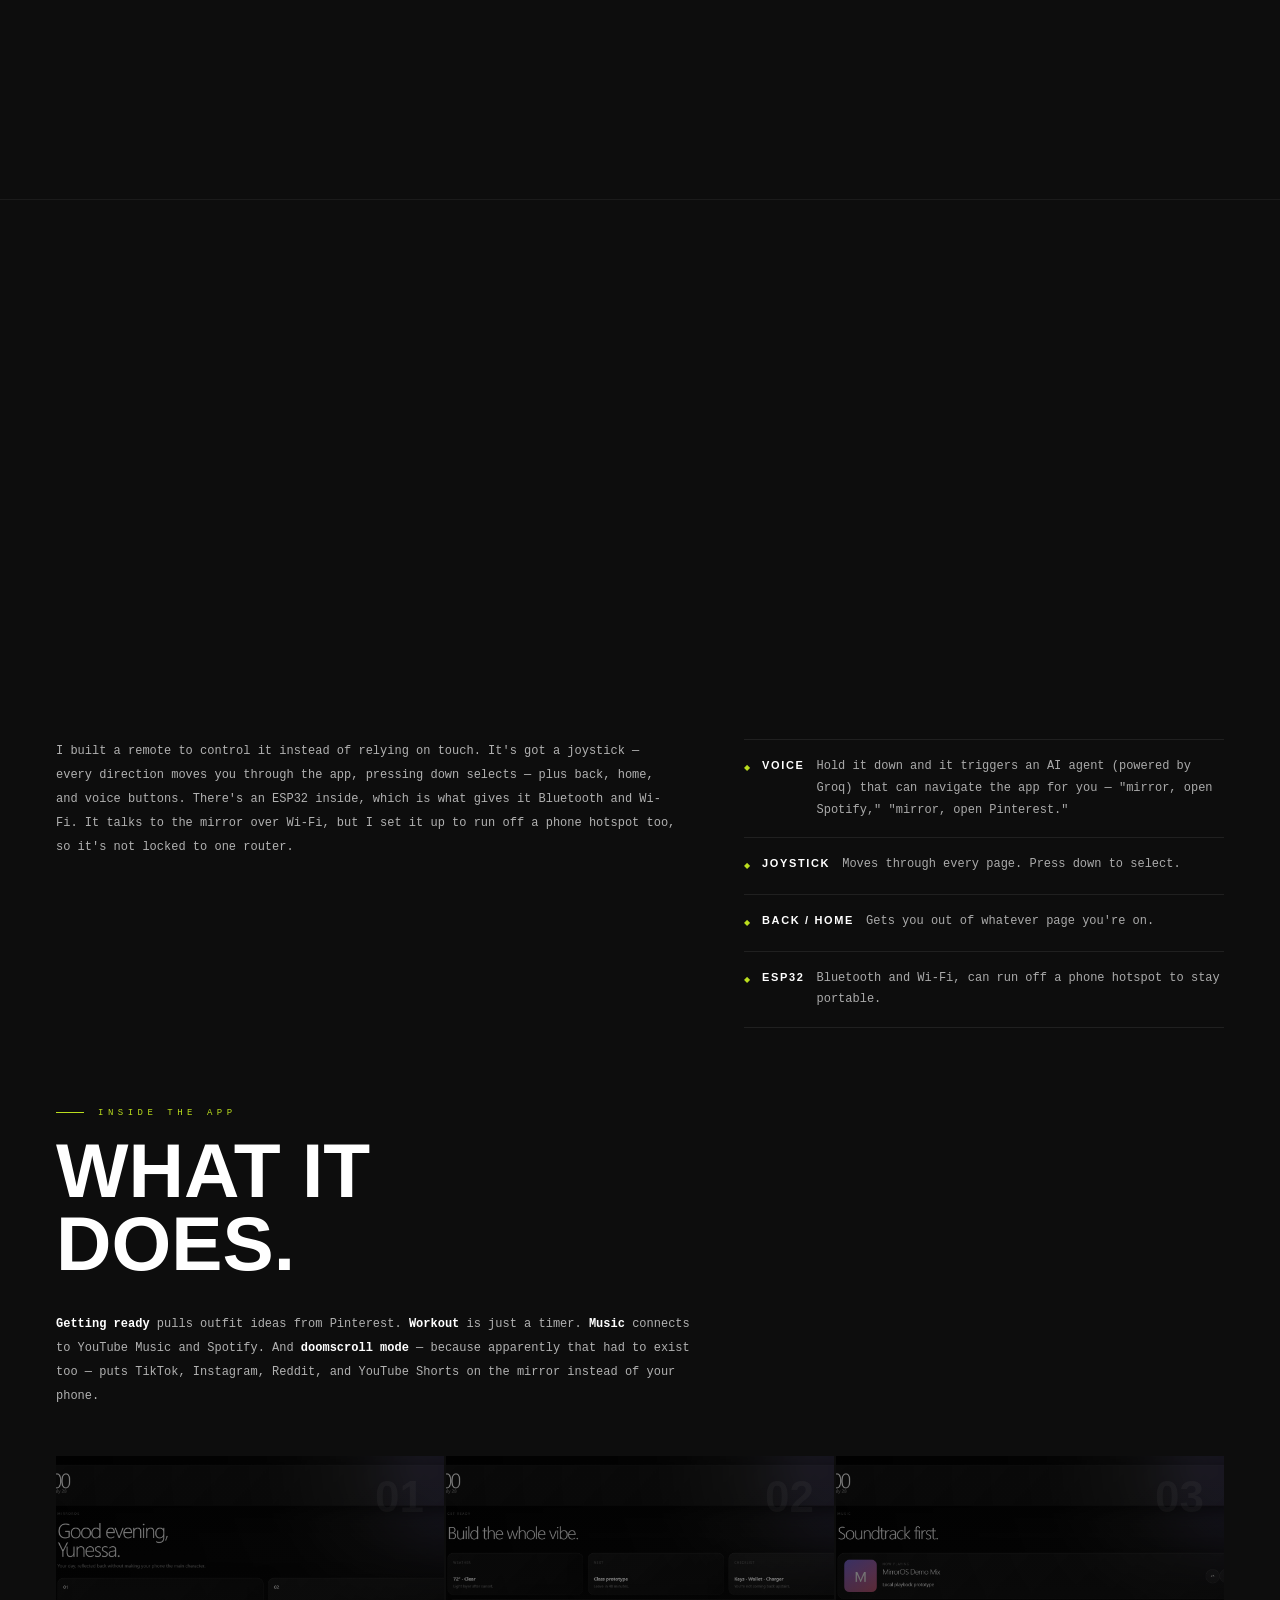
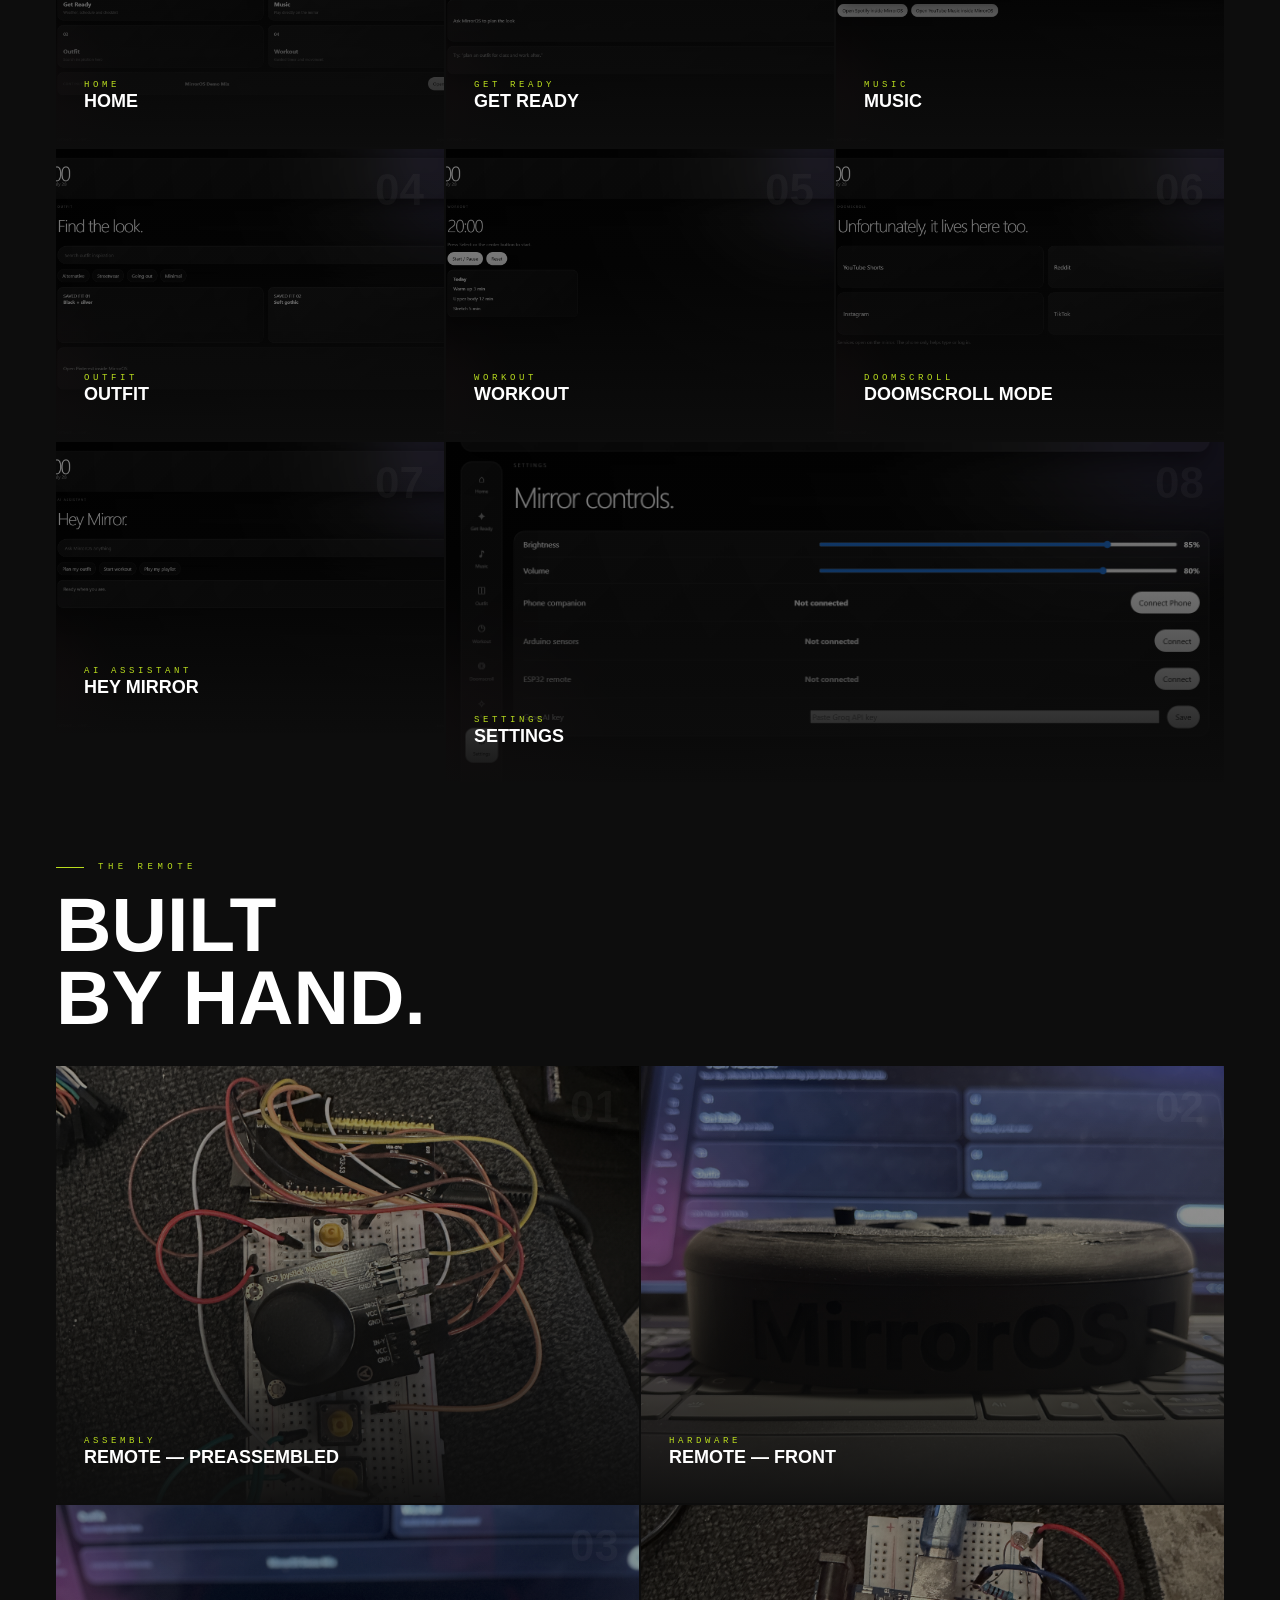
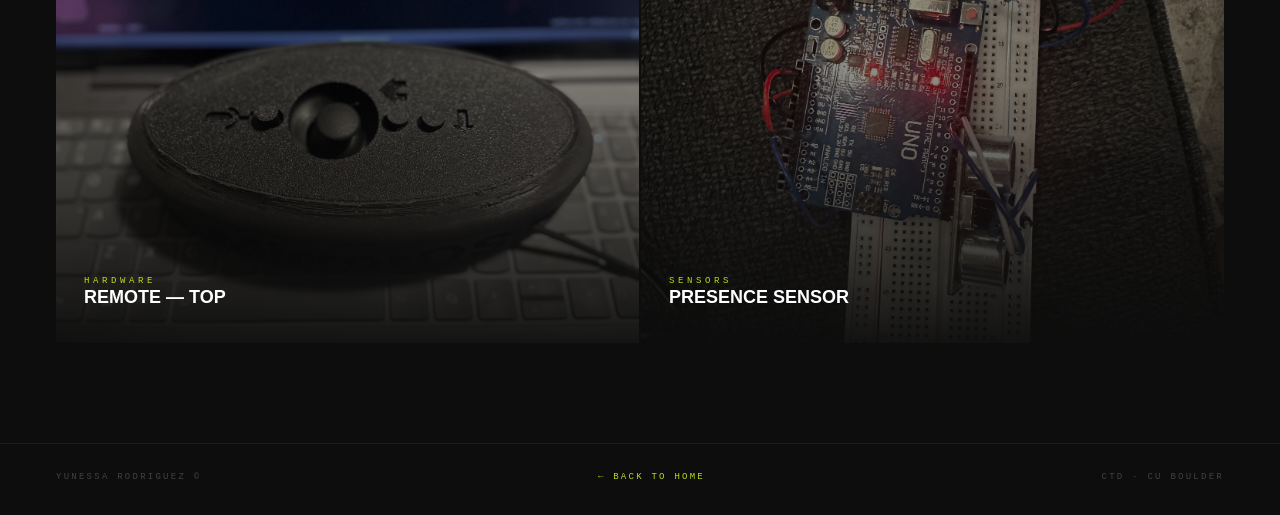
==== commit 73383c5d: "a" ====
--- a/object.html
+++ b/object.html
@@ -66,6 +66,26 @@
       <p>Before we built anything, we started with the basics: analog vs. digital. Analog signals are continuous, like a dial turning or a light sensor slowly changing value. Digital is either on or off, HIGH or LOW, nothing in between.</p>
       <p>Sounds obvious, but it's the foundation for everything below it. Every object here is either reading a continuous value (like pressure) or reacting to a single digital event (like a button press).</p>
     </div>
+    <div class="projects-grid grid-2col" style="margin-top:48px;">
+      <div class="project-card reveal">
+        <img src="circutsshit/knob-motor.JPG" alt="Potentiometer Knob" />
+        <span class="project-num">01</span>
+        <div class="project-overlay">
+          <span class="project-cat">Analog</span>
+          <div class="project-name">Continuous Input</div>
+          <div class="project-desc">A potentiometer — the value slides smoothly across a range instead of snapping between states.</div>
+        </div>
+      </div>
+      <div class="project-card reveal reveal-d1">
+        <img src="circutsshit/button.JPG" alt="Button Input" />
+        <span class="project-num">02</span>
+        <div class="project-overlay">
+          <span class="project-cat">Digital</span>
+          <div class="project-name">Discrete Input</div>
+          <div class="project-desc">A button — only ever reads as one of two states, HIGH or LOW.</div>
+        </div>
+      </div>
+    </div>
   </section>
 
   <!-- ENCLOSURES -->
@@ -240,7 +260,7 @@
       <p>For this one I built all three required sensor circuits on a breadboard, each one running off a battery instead of the bench power supply.</p>
       <p>I want to reuse this same logic with stepper motors for TYMB's auto-dispenser eventually, and maybe for an automatic joint roller down the line too.</p>
     </div>
-    <div class="projects-grid">
+    <div class="projects-grid grid-2col">
       <div class="project-card reveal">
         <img src="circutsshit/DC-motor.JPG" alt="DC Motor" />
         <span class="project-num">01</span>
@@ -268,7 +288,7 @@
           <div class="project-desc">Motor speed controlled directly with a knob.</div>
         </div>
       </div>
-      <div class="project-card wide reveal reveal-d1" id="sweepWrap">
+      <div class="project-card reveal reveal-d1" id="sweepWrap">
         <video id="sweepVideo" src="circutsshit/sweep-motor.MOV" autoplay loop muted playsinline></video>
         <span class="play-badge">Video</span>
         <span class="project-num">04</span>
@@ -357,7 +377,7 @@
           <div class="project-desc">Just a guided timer, runs from the remote.</div>
         </div>
       </div>
-      <div class="project-card wide reveal reveal-d1">
+      <div class="project-card reveal reveal-d1">
         <img src="circutsshit/mirroros-doomscroll.png" alt="MirrorOS Doomscroll Screen" />
         <span class="project-num">06</span>
         <div class="project-overlay">
@@ -375,7 +395,7 @@
           <div class="project-desc">Same voice agent as the remote, but you can type to it here too.</div>
         </div>
       </div>
-      <div class="project-card reveal reveal-d1">
+      <div class="project-card wide reveal reveal-d1">
         <img src="circutsshit/mirroros-settings.png" alt="MirrorOS Settings Screen" />
         <span class="project-num">08</span>
         <div class="project-overlay">
@@ -388,7 +408,7 @@
 
     <p class="section-label reveal" style="margin-top:80px;">The Remote</p>
     <h2 class="section-title reveal" style="margin-bottom:32px;">BUILT<br>BY HAND.</h2>
-    <div class="projects-grid">
+    <div class="projects-grid grid-2col">
       <div class="project-card reveal">
         <img src="circutsshit/IDC2-joystick-preassembled.JPG" alt="MirrorOS Remote Preassembled" />
         <span class="project-num">01</span>
--- a/styles.css
+++ b/styles.css
@@ -629,6 +629,9 @@
 /* ══════════════════════════════
    OBJECT PAGE — DOC SECTIONS
 ══════════════════════════════ */
+#tymb-featured, #tymb-process, #circuits {
+  padding: 100px 56px; border-top: 1px solid rgba(255,255,255,0.06);
+}
 .doc-section { padding: 100px 56px; border-top: 1px solid rgba(255,255,255,0.06); }
 .doc-copy { max-width: 640px; }
 .doc-copy p { font-size: 12px; line-height: 2; color: rgba(255,255,255,0.68); margin-bottom: 20px; }
@@ -636,6 +639,7 @@
 .doc-copy strong { color: var(--white); }
 .doc-grid { display: grid; grid-template-columns: 1.3fr 1fr; gap: 64px; align-items: start; margin-top: 48px; }
 .doc-grid .doc-copy { max-width: none; }
+.projects-grid.grid-2col { grid-template-columns: repeat(2, 1fr); }
 
 .spec-list { list-style: none; border-top: 1px solid rgba(255,255,255,0.08); }
 .spec-list li {
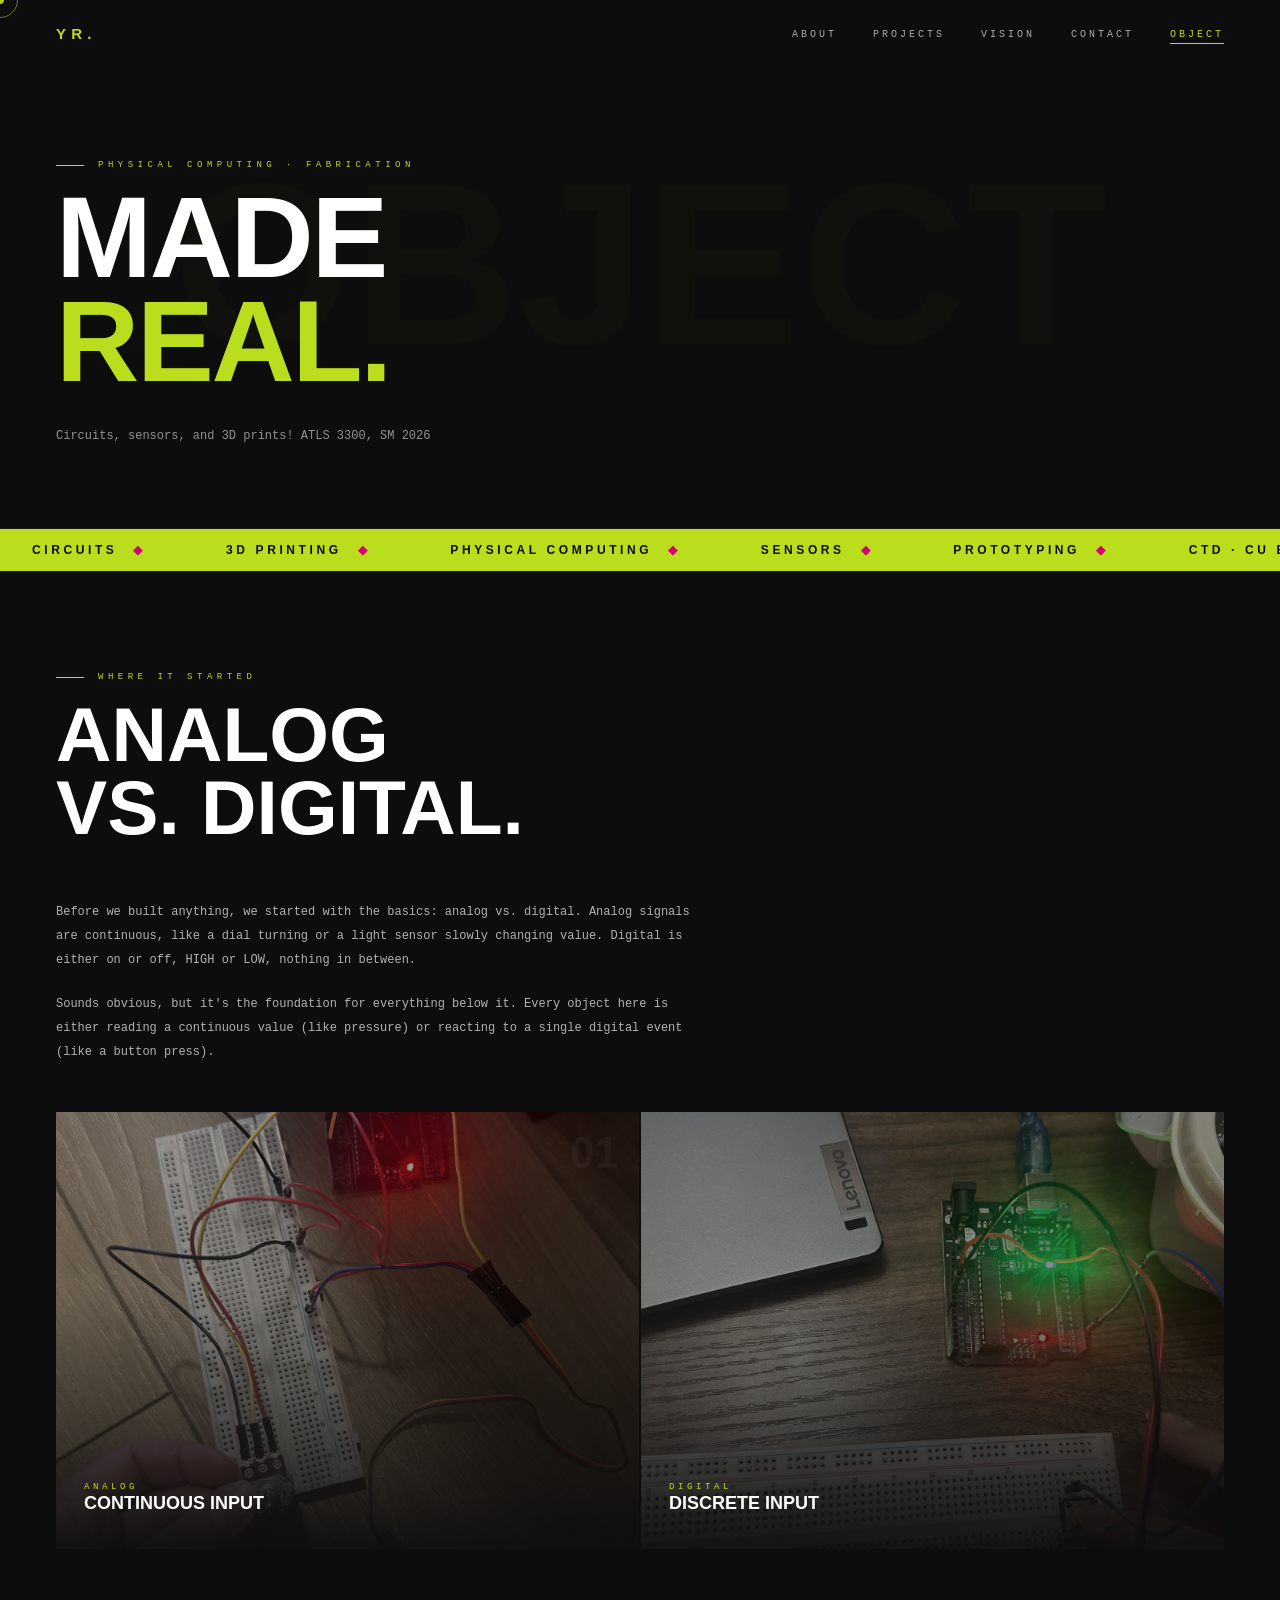
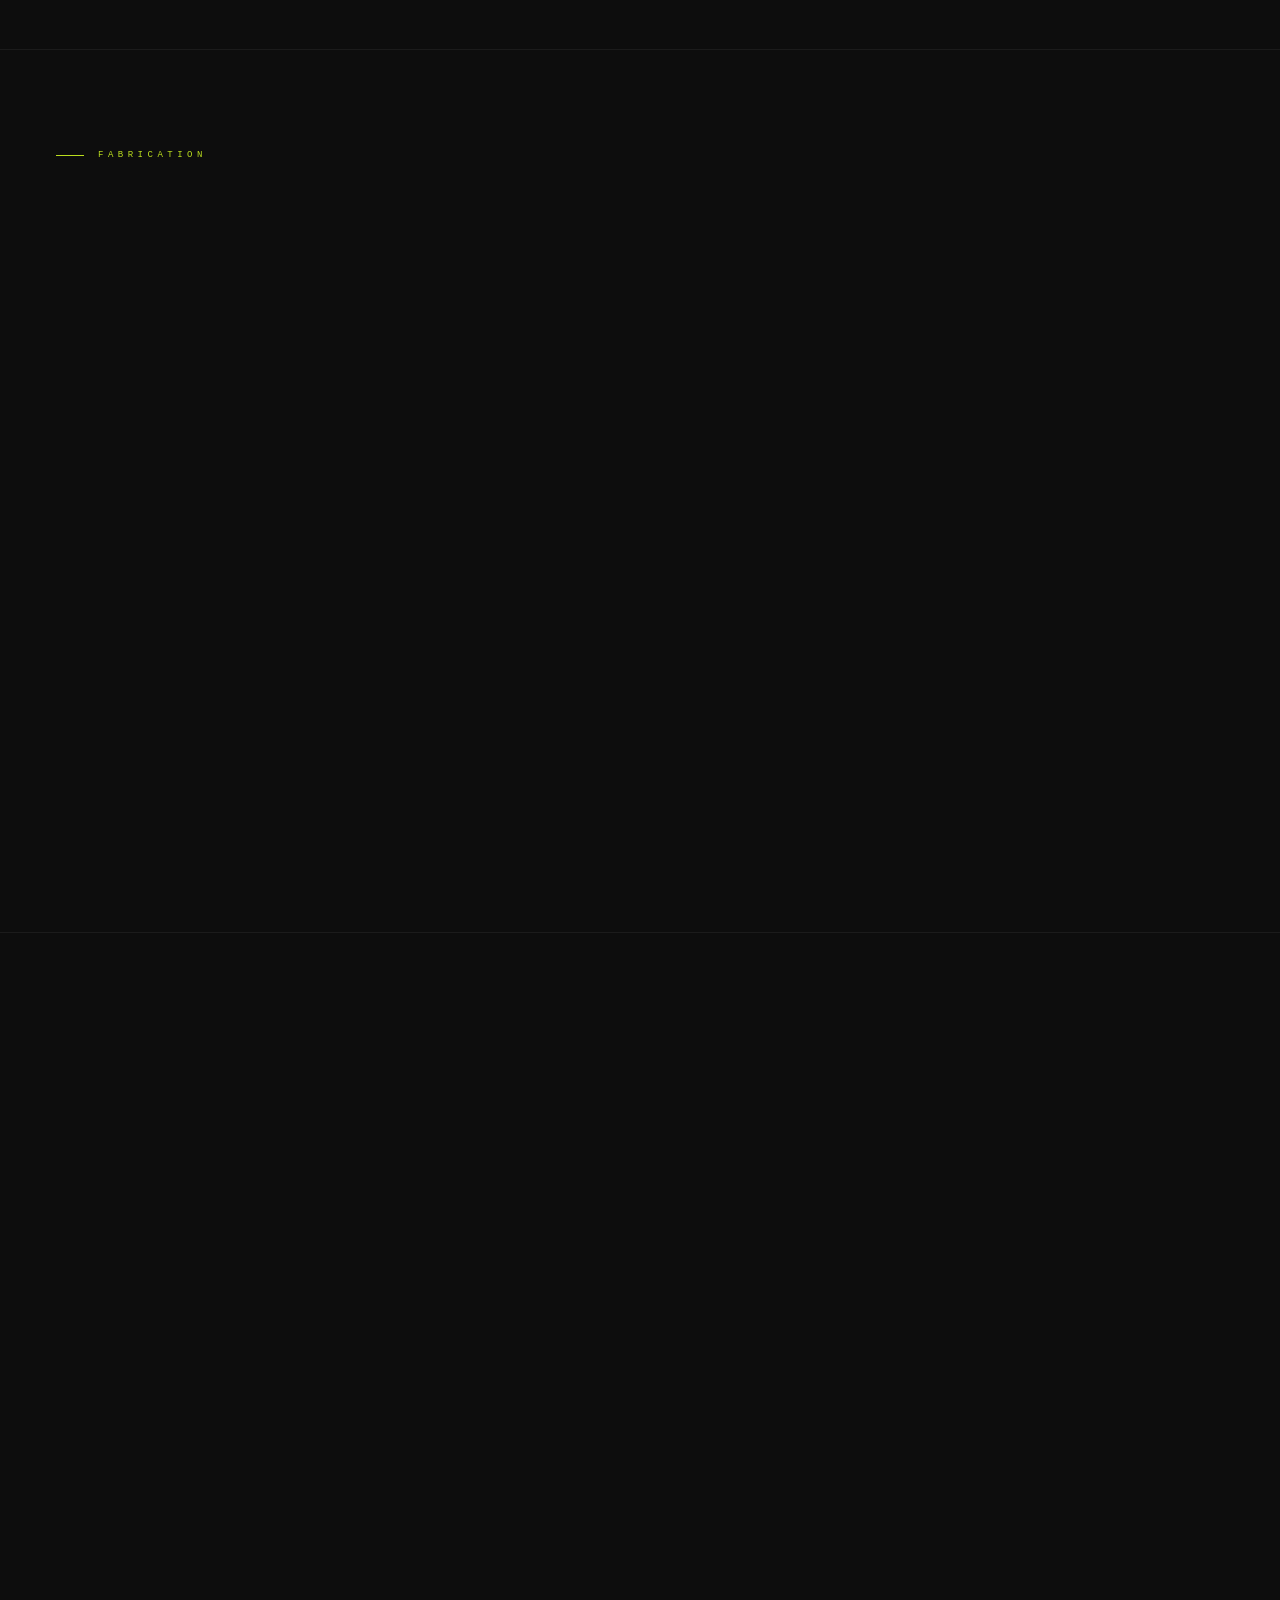
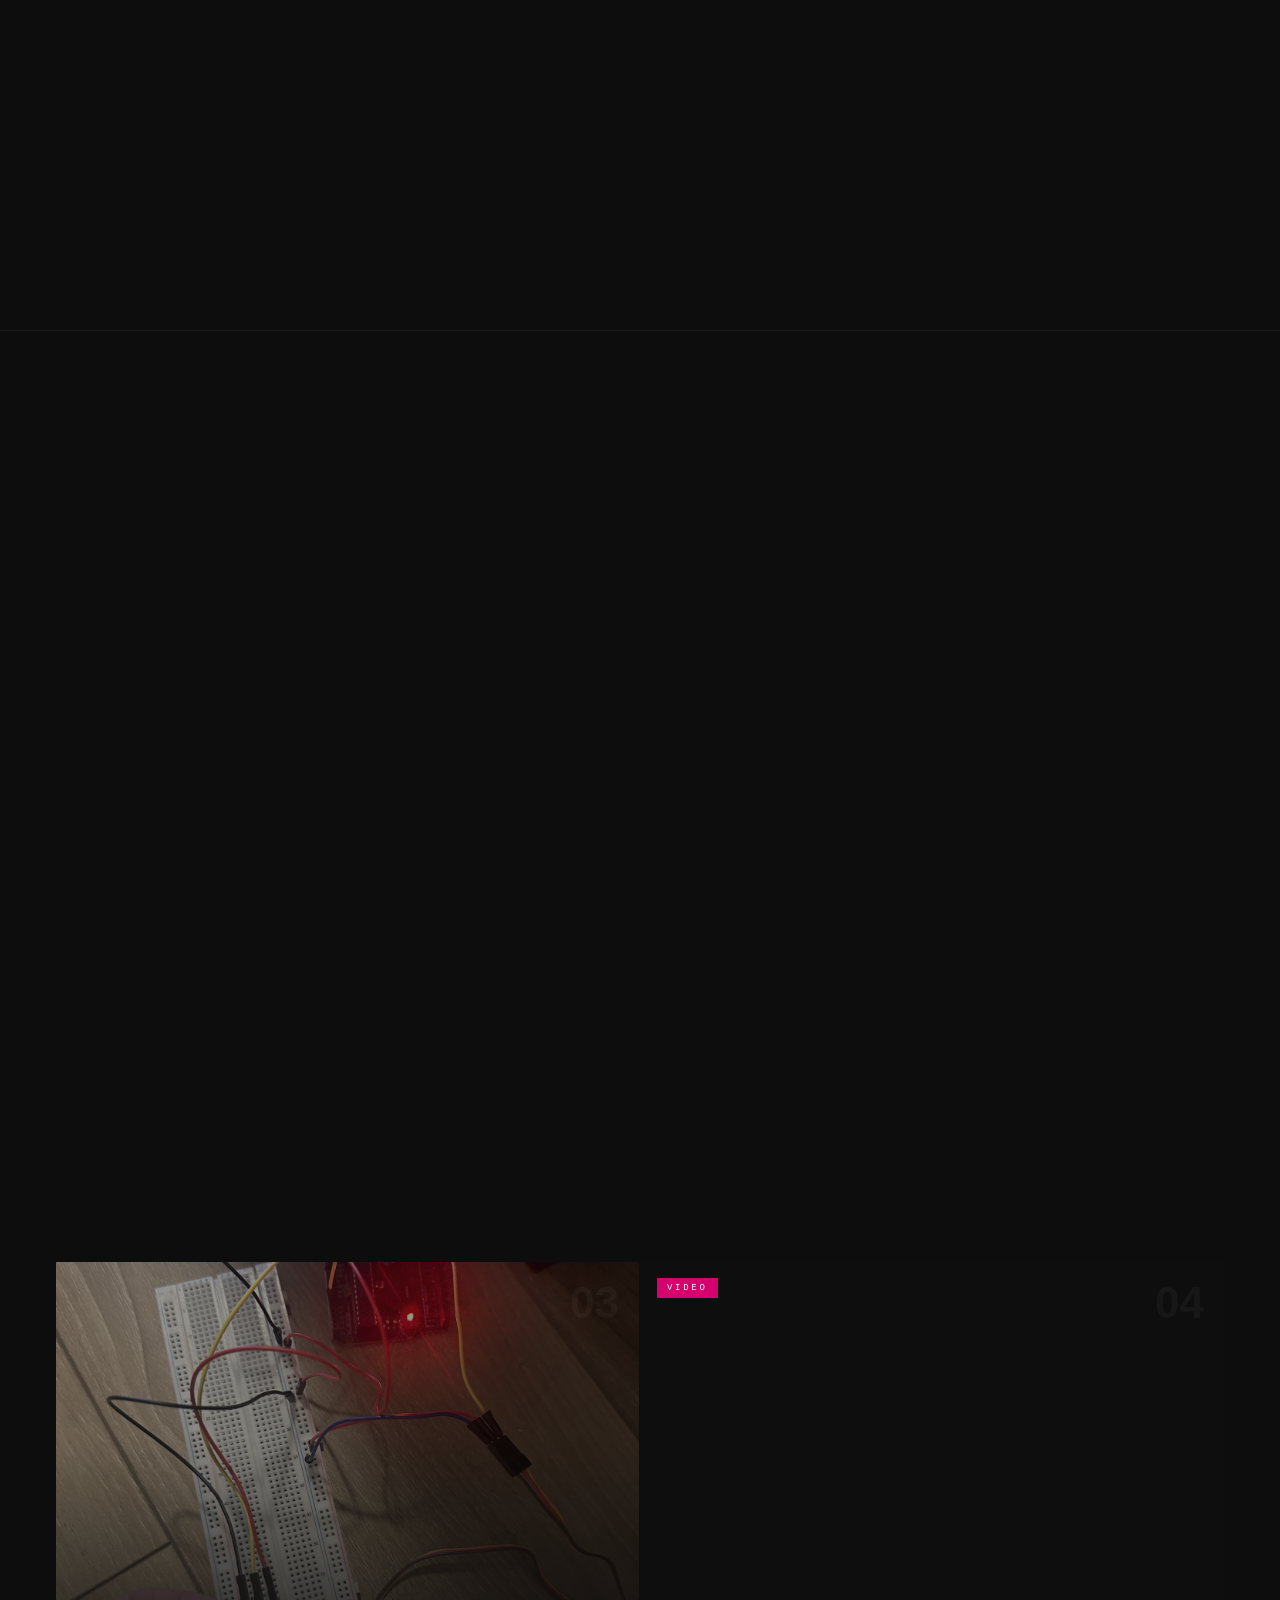
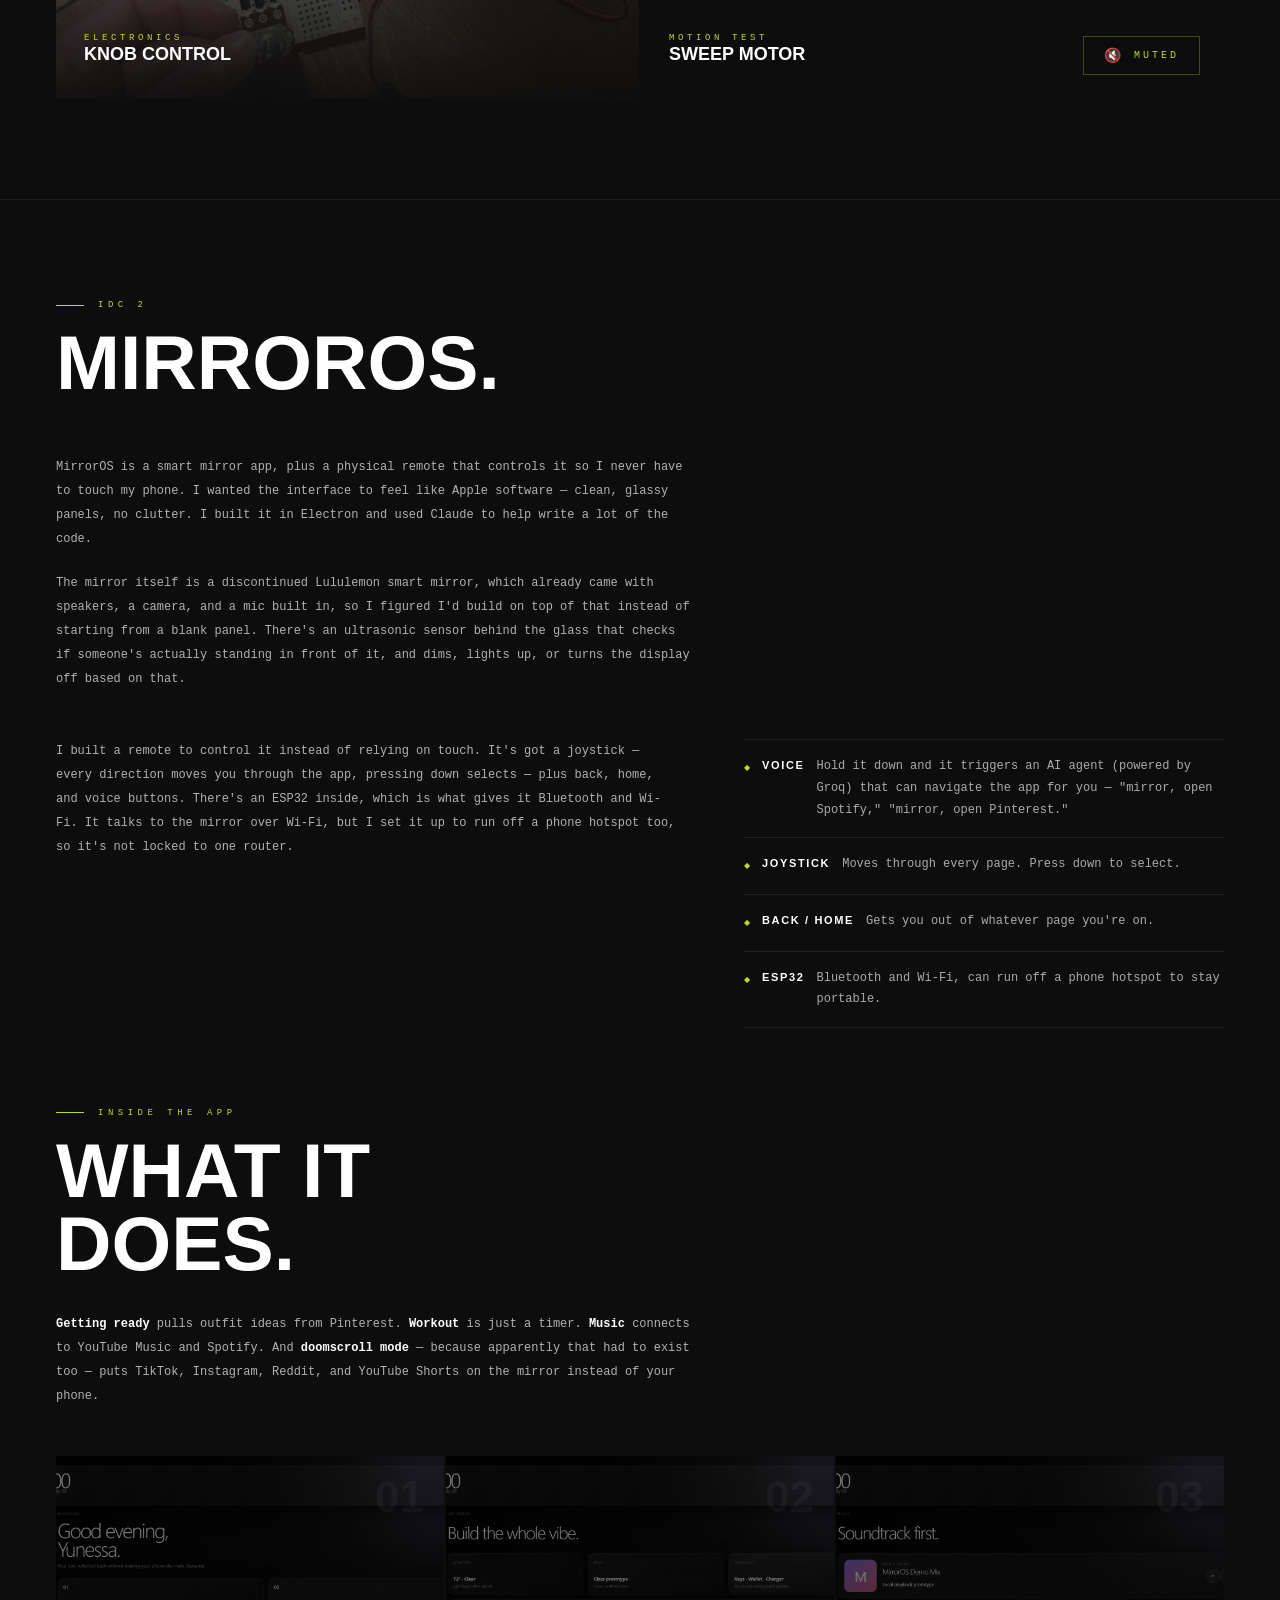
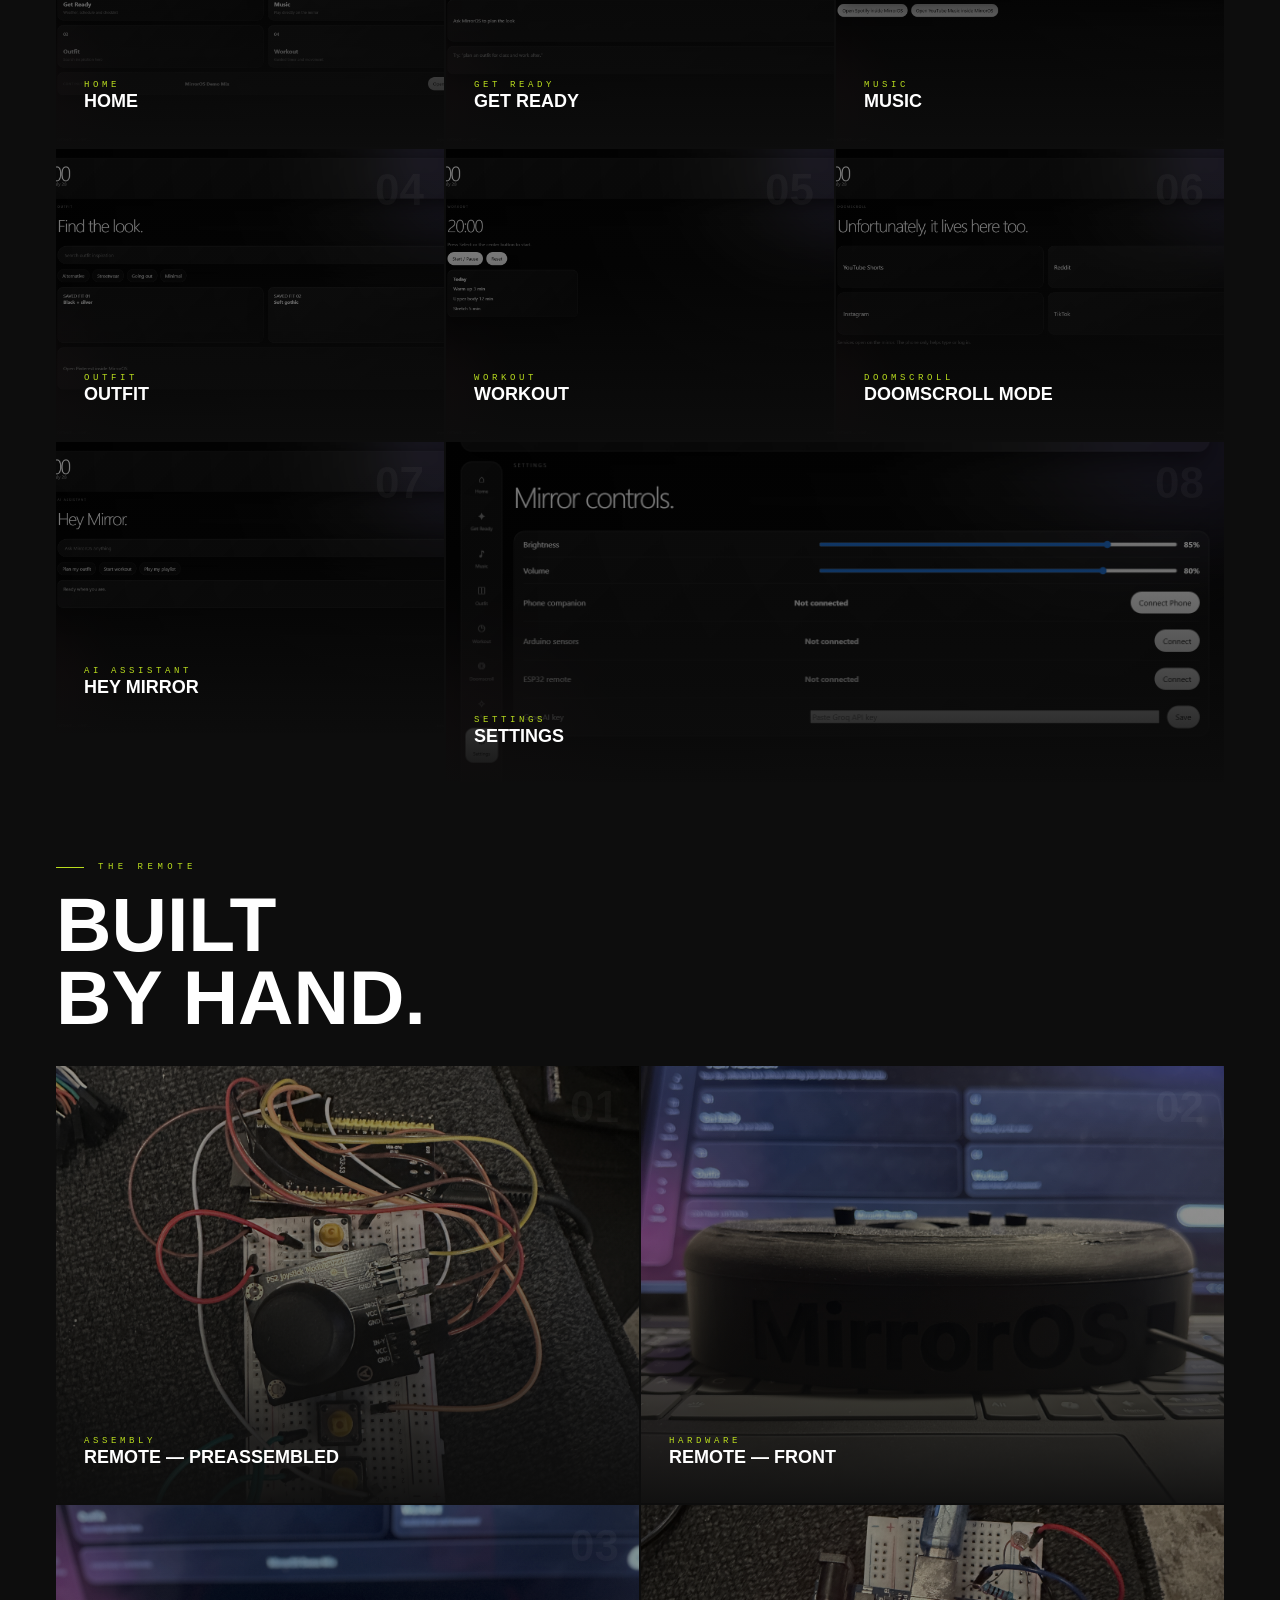
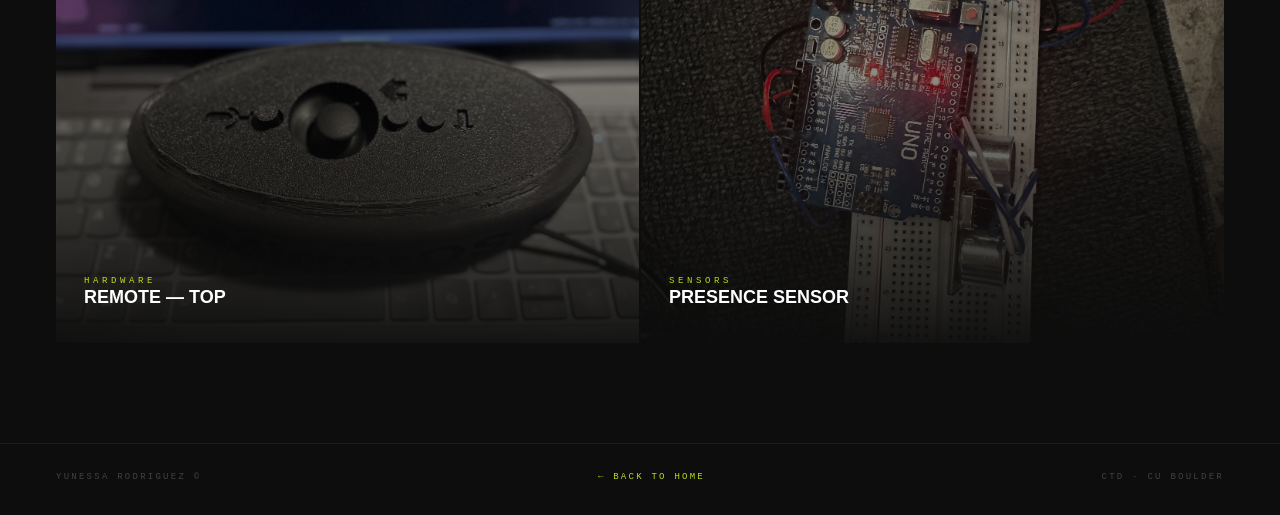
==== commit ca719aa8: "Update object.html" ====
--- a/object.html
+++ b/object.html
@@ -1,6 +1,15 @@
 <!DOCTYPE html>
 <html lang="en">
 <head>
+  <!-- Google Analytics -->
+  <script async src="https://www.googletagmanager.com/gtag/js?id=G-MSSTT3QEL1"></script>
+  <script>
+  window.dataLayer = window.dataLayer || [];
+  function gtag(){dataLayer.push(arguments);}
+  gtag('js', new Date());
+
+  gtag('config', 'G-MSSTT3QEL1');
+  </script>
   <meta charset="UTF-8"/>
   <meta name="viewport" content="width=device-width, initial-scale=1.0"/>
   <title>Object — Yunessa Rodriguez</title>
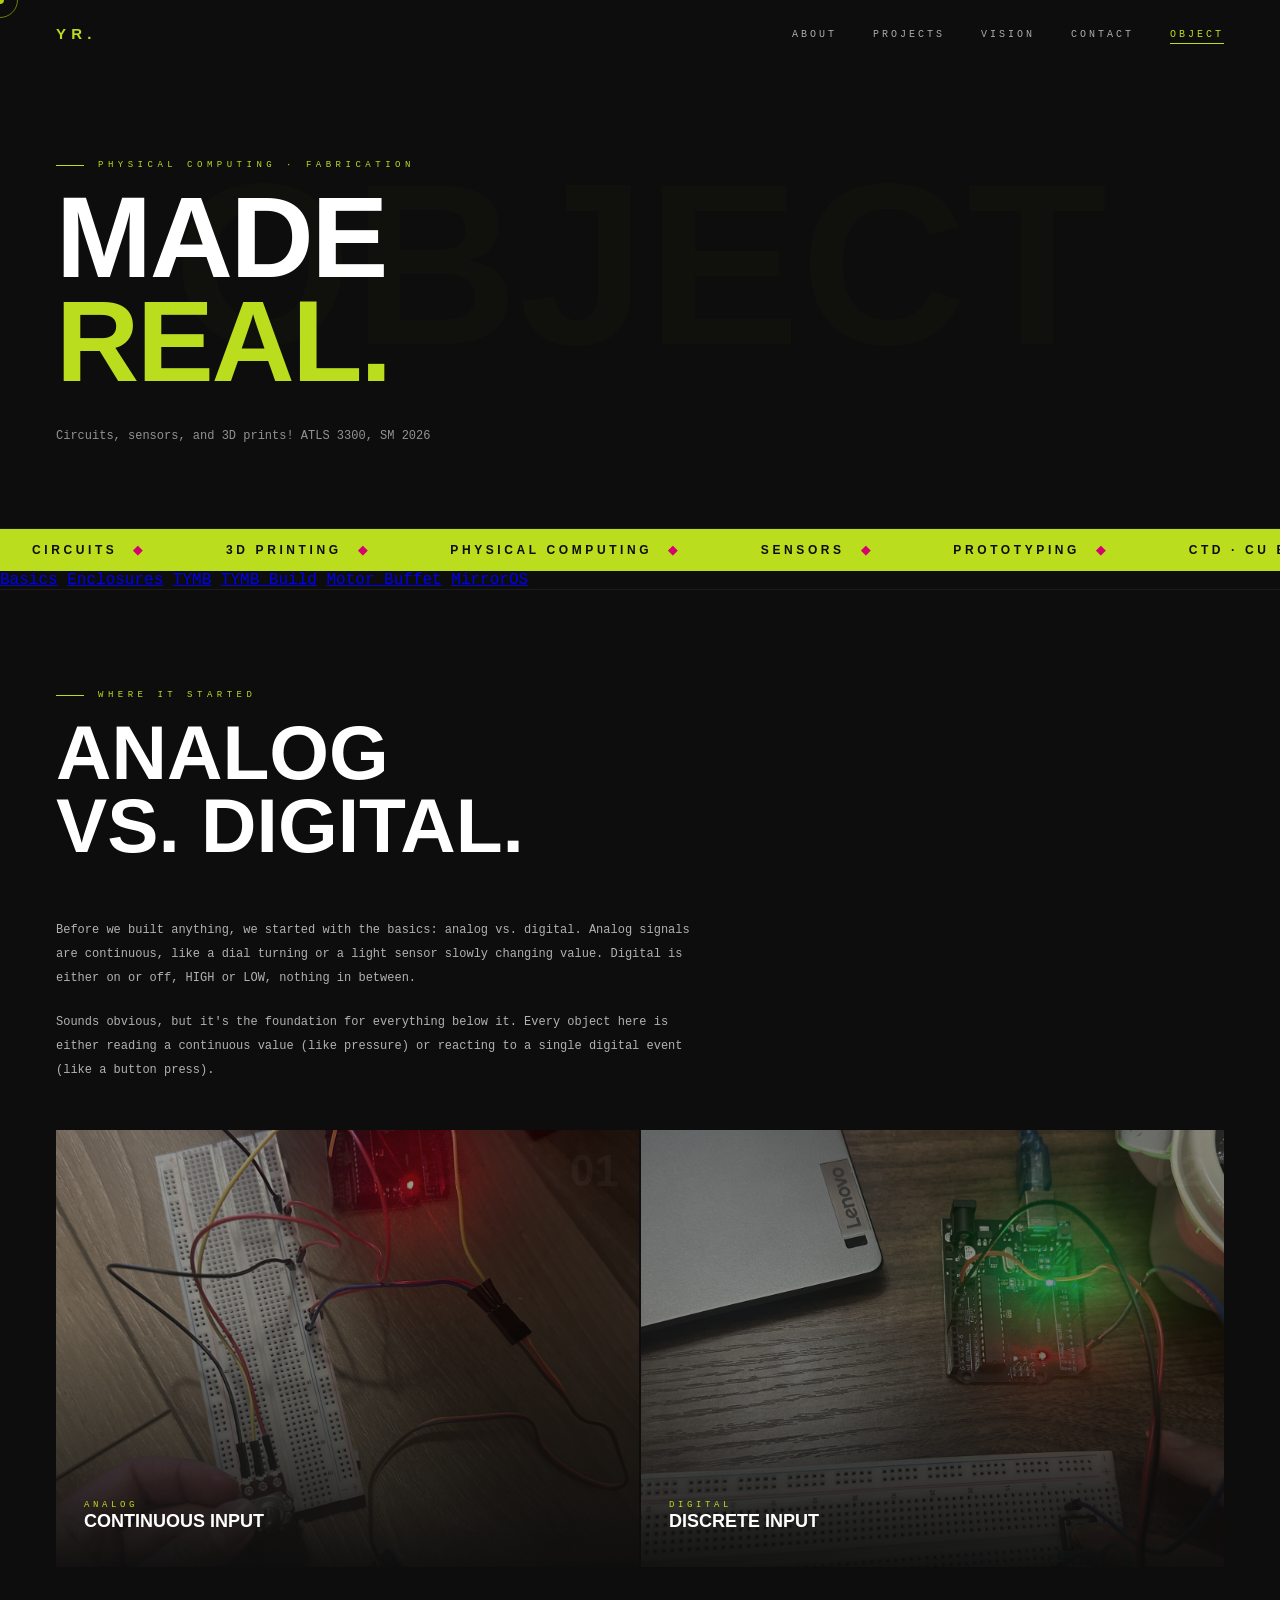
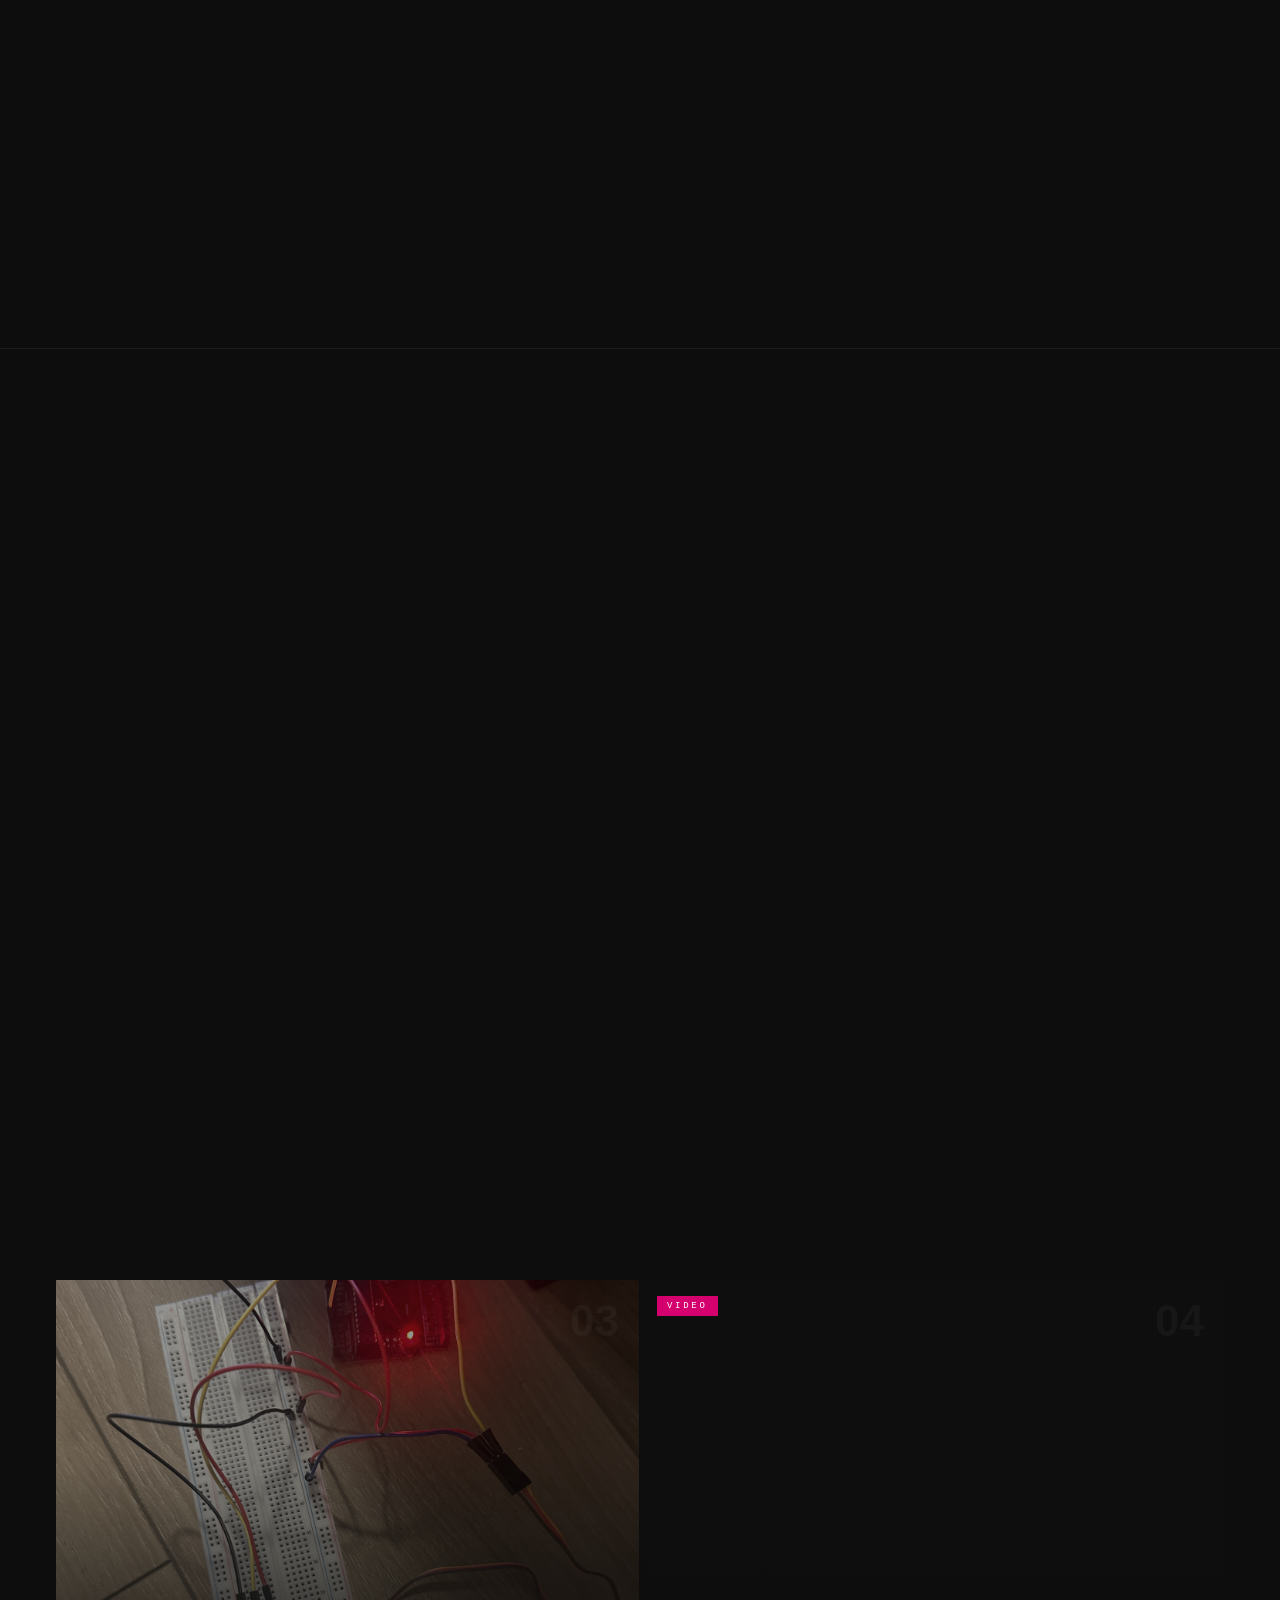
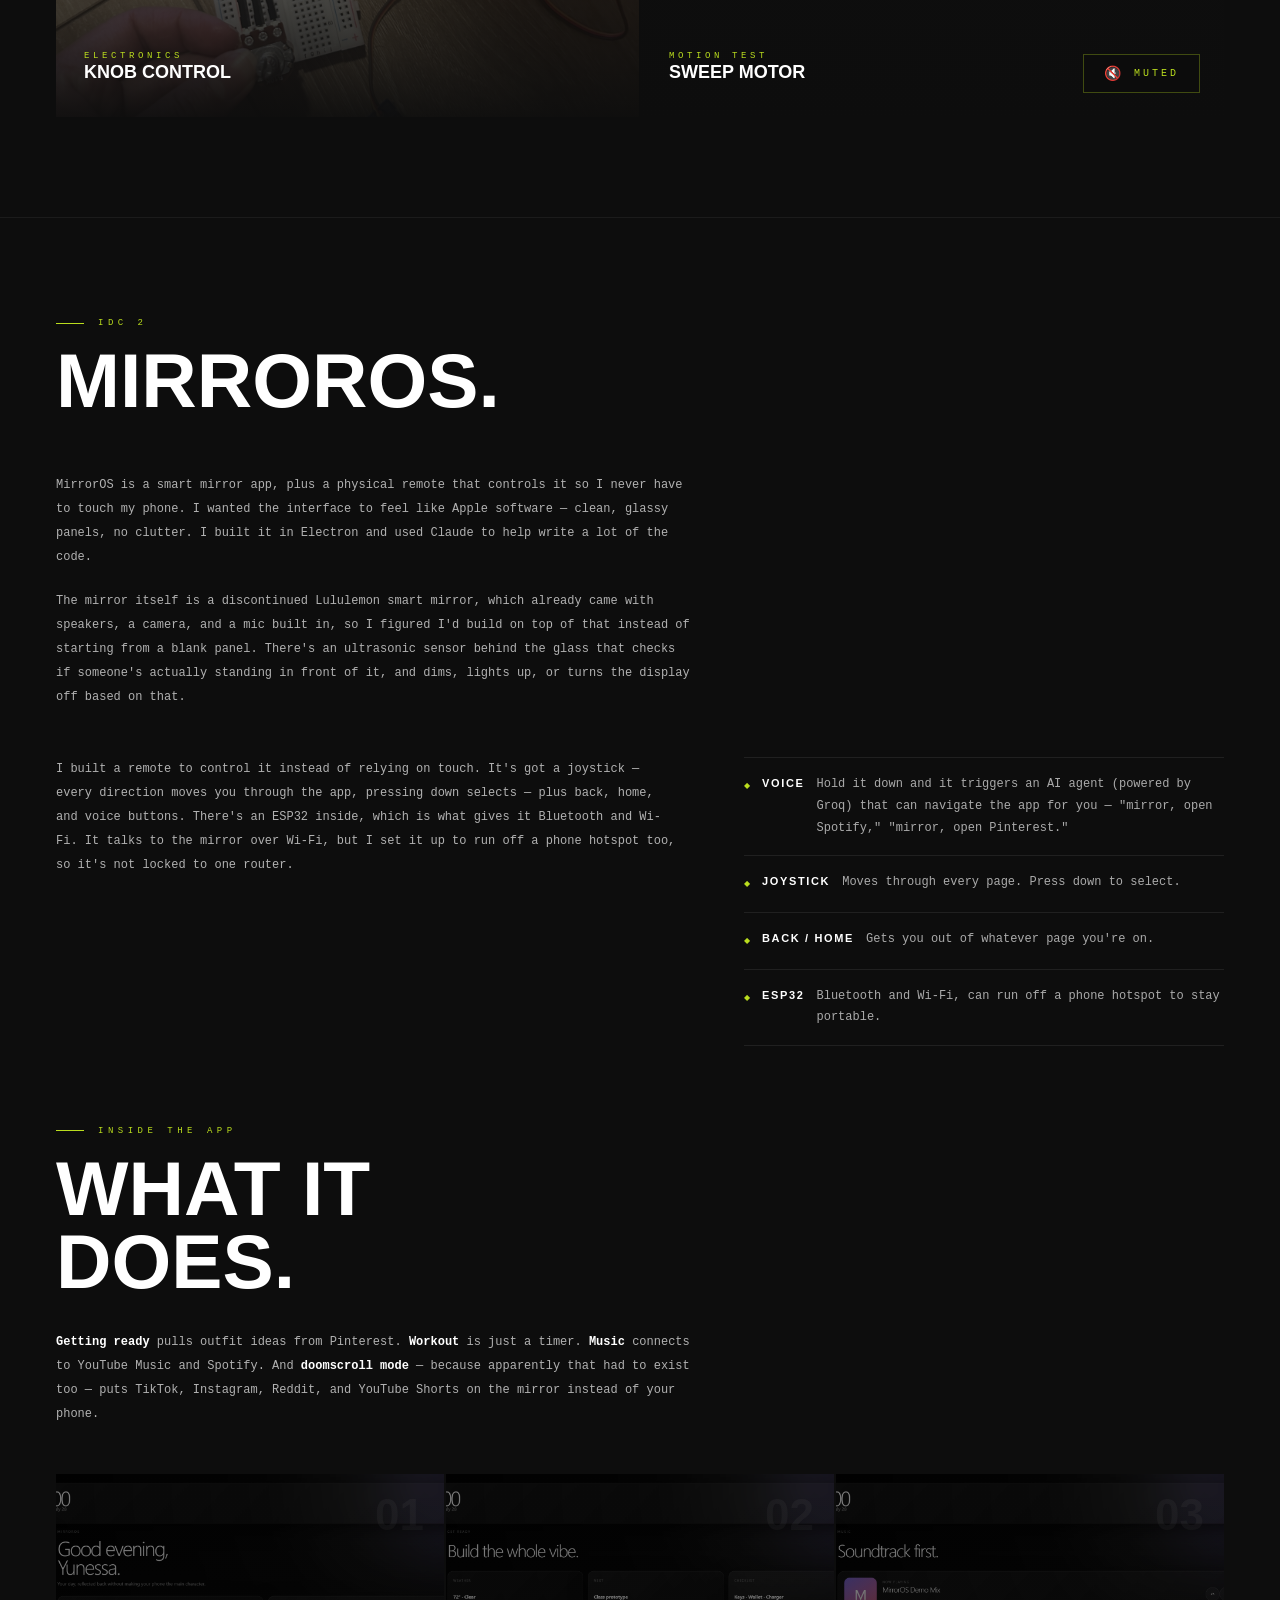
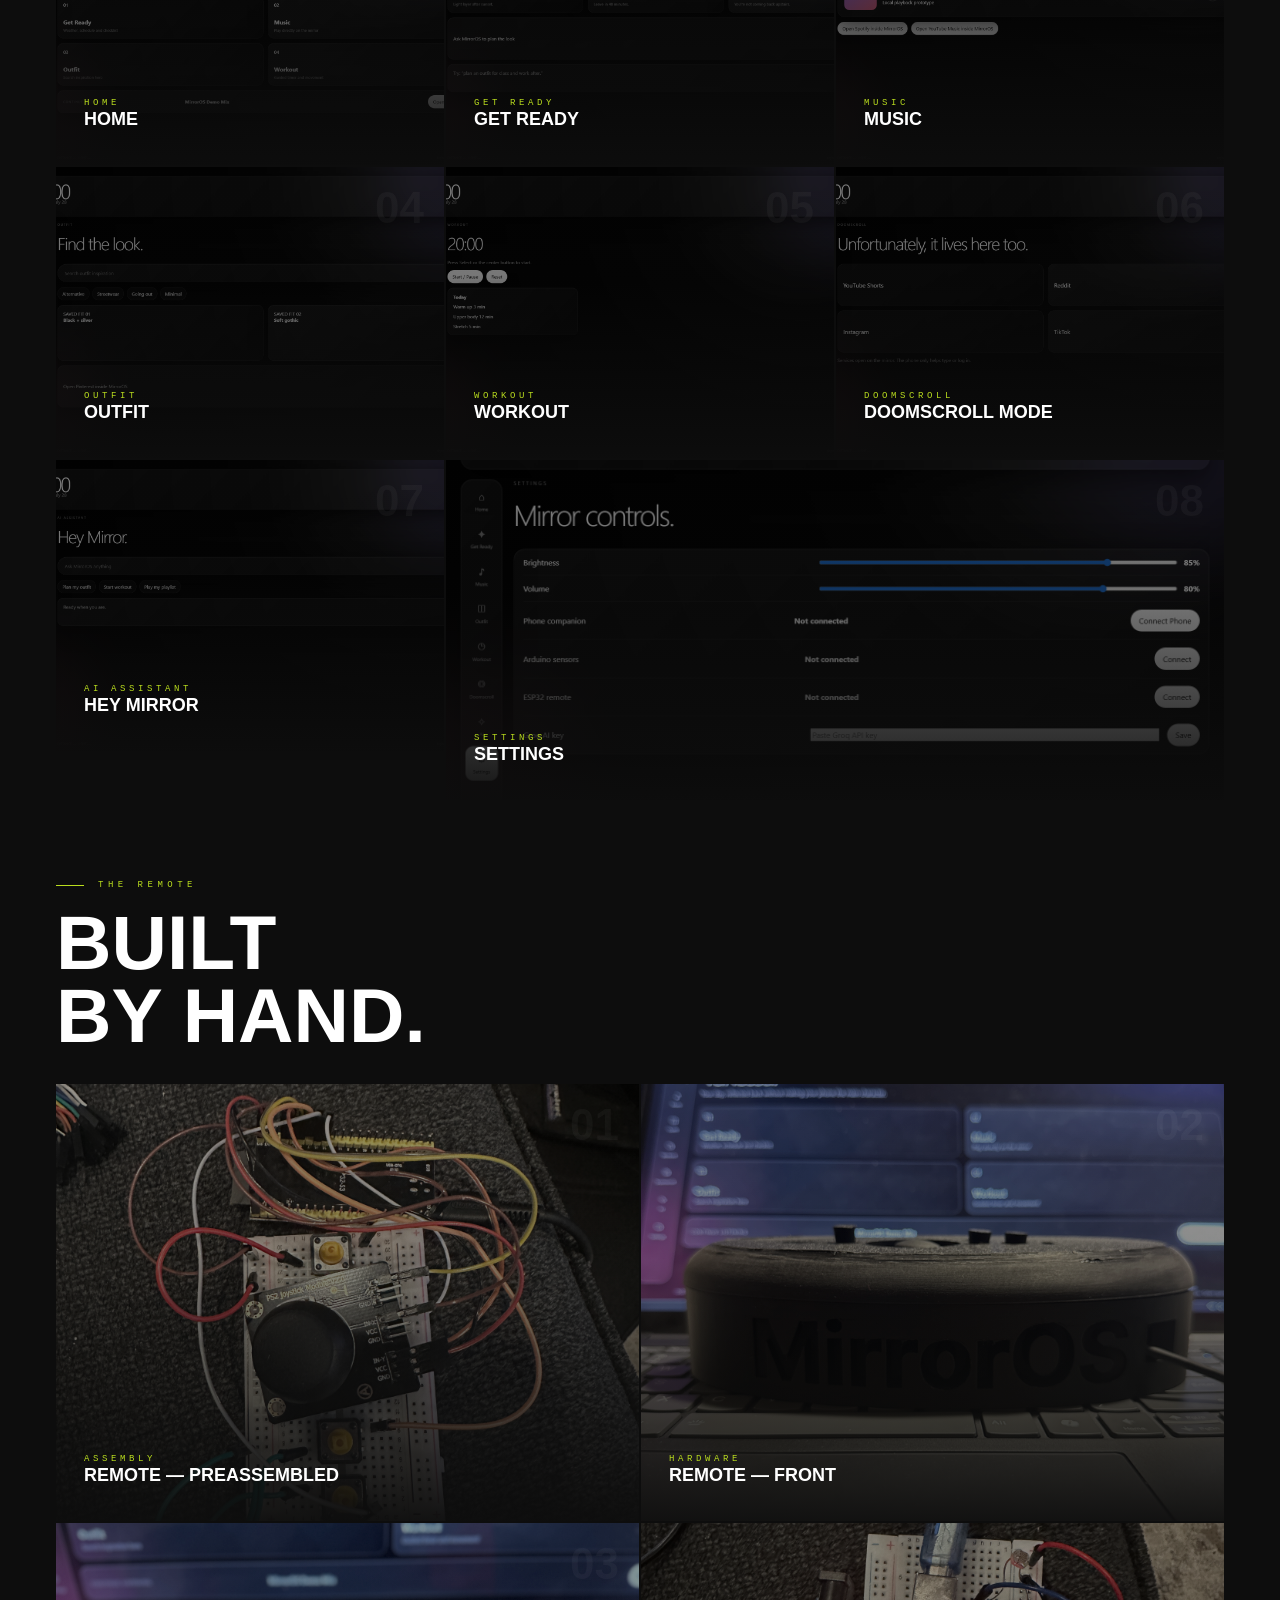
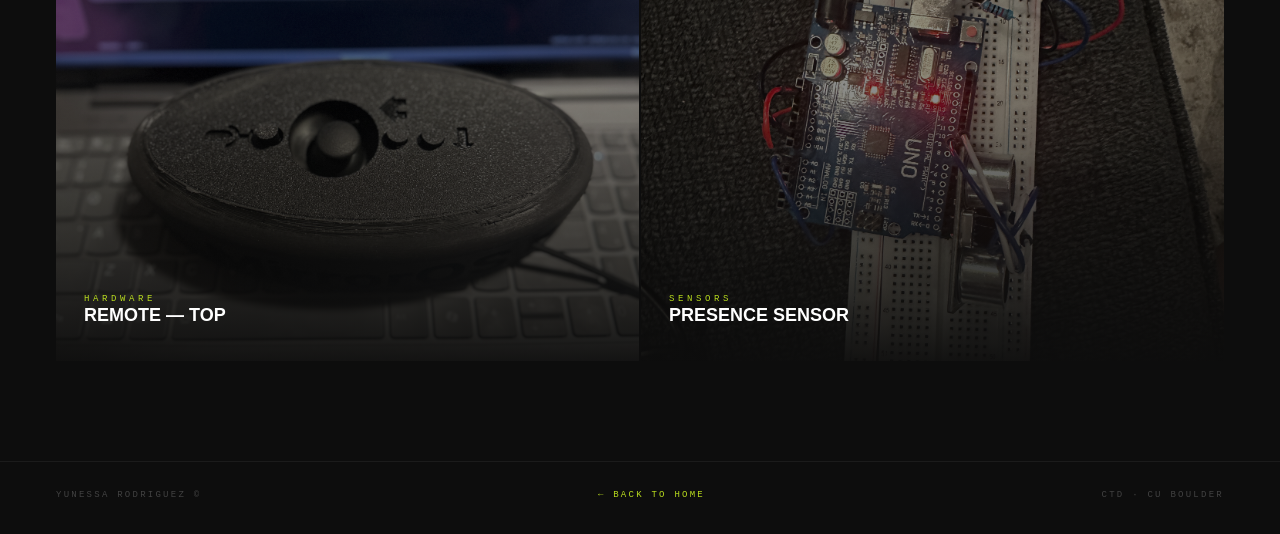
==== commit c2d7cdb5: "Update object.html" ====
--- a/object.html
+++ b/object.html
@@ -65,6 +65,16 @@
       <span class="marquee-item">Prototyping<span class="sep">◆</span></span>
       <span class="marquee-item">CTD · CU Boulder<span class="sep">◆</span></span>
     </div>
+  </div>
+
+  <!-- SECTION TABS -->
+  <div class="object-tabs" id="objectTabs">
+    <a href="#basics">Basics</a>
+    <a href="#enclosures">Enclosures</a>
+    <a href="#tymb-featured">TYMB</a>
+    <a href="#tymb-process">TYMB Build</a>
+    <a href="#circuits">Motor Buffet</a>
+    <a href="#mirroros">MirrorOS</a>
   </div>
 
   <!-- BASICS -->
@@ -587,6 +597,20 @@
     document.getElementById('lightboxClose').addEventListener('click',closeLightbox);
     lightbox.addEventListener('click',e=>{if(e.target===lightbox)closeLightbox();});
     document.addEventListener('keydown',e=>{if(e.key==='Escape')closeLightbox();});
+
+    // ── Section tabs ──
+    const tabLinks=document.querySelectorAll('#objectTabs a');
+    const tabObs=new IntersectionObserver(entries=>{
+      entries.forEach(e=>{
+        if(e.isIntersecting){
+          tabLinks.forEach(a=>a.classList.toggle('active',a.getAttribute('href')==='#'+e.target.id));
+          history.replaceState(null,'','#'+e.target.id);
+          const act=document.querySelector('#objectTabs a.active');
+          if(act){const bar=document.getElementById('objectTabs');bar.scrollTo({left:act.offsetLeft-bar.clientWidth/2+act.clientWidth/2,behavior:'smooth'});}
+        }
+      });
+    },{rootMargin:'-40% 0px -55% 0px'});
+    tabLinks.forEach(a=>{const sec=document.querySelector(a.getAttribute('href'));if(sec)tabObs.observe(sec);});
   </script>
 </body>
 </html>
